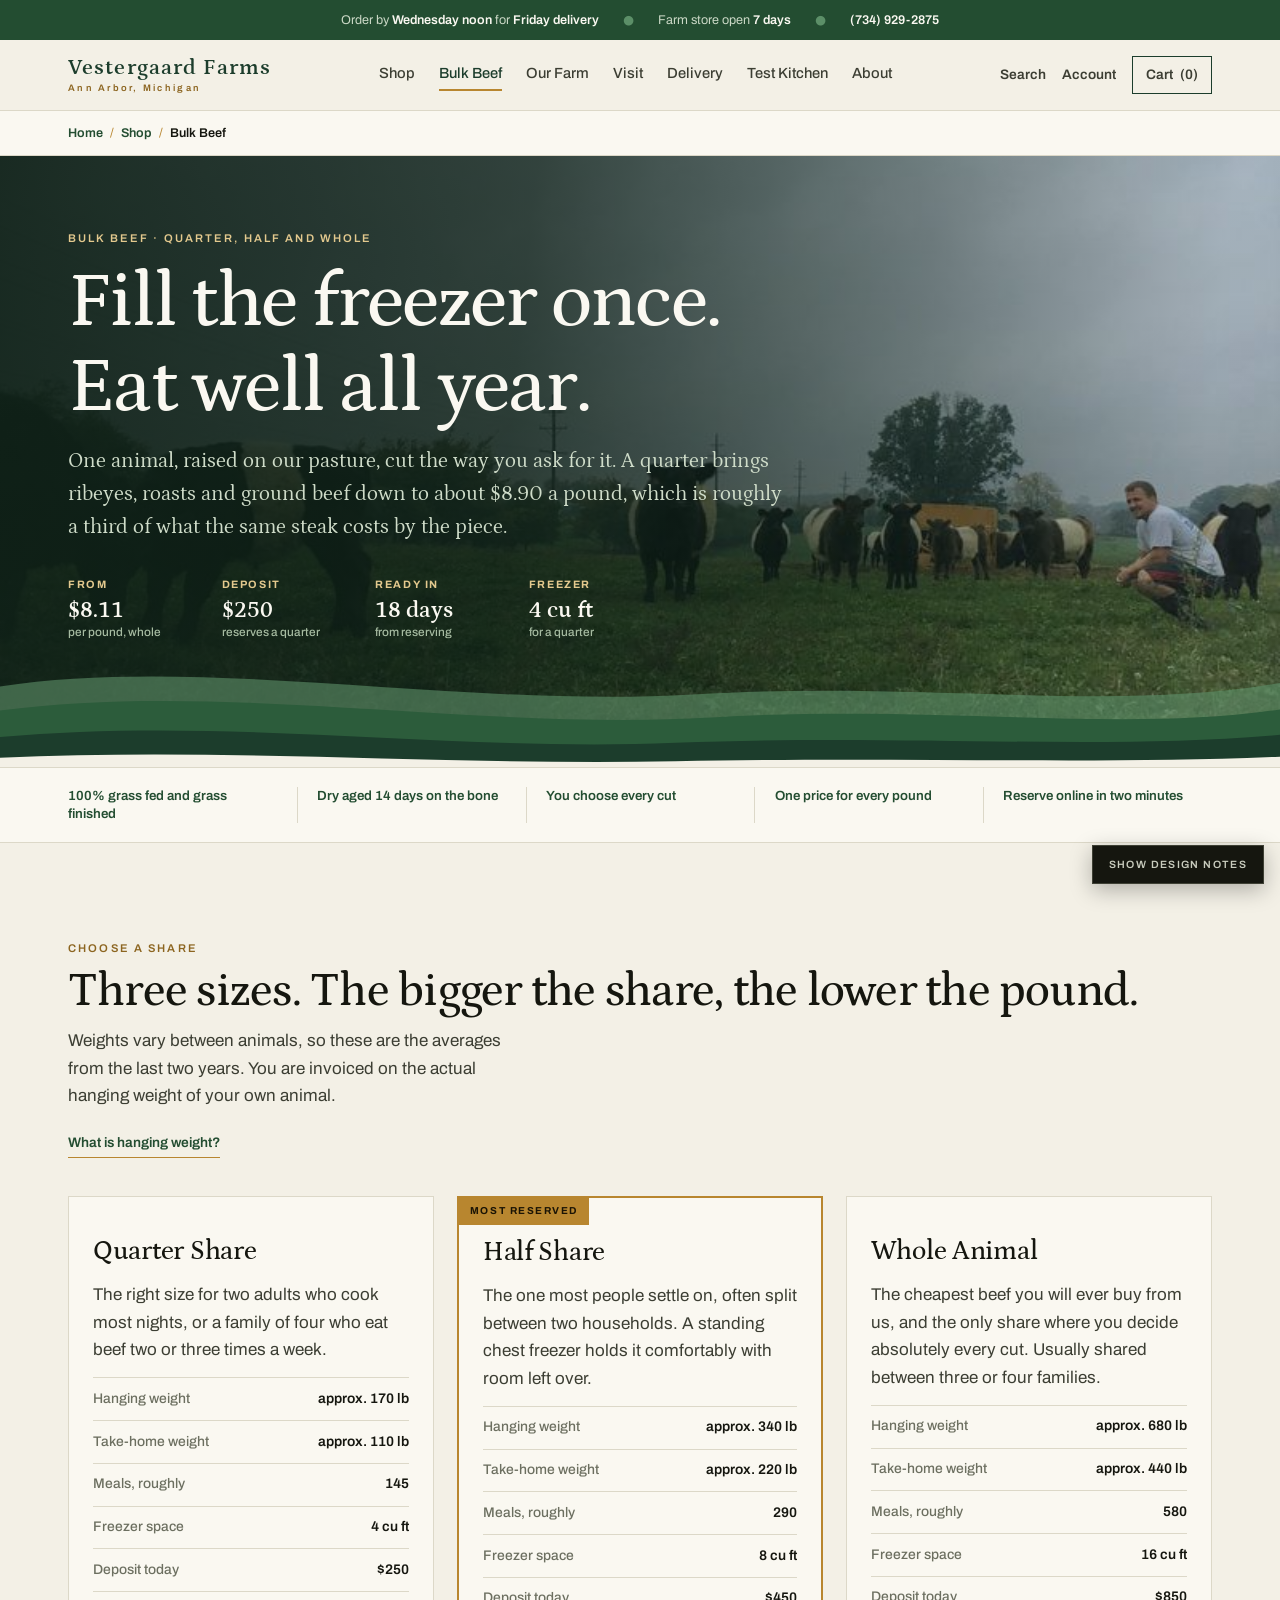
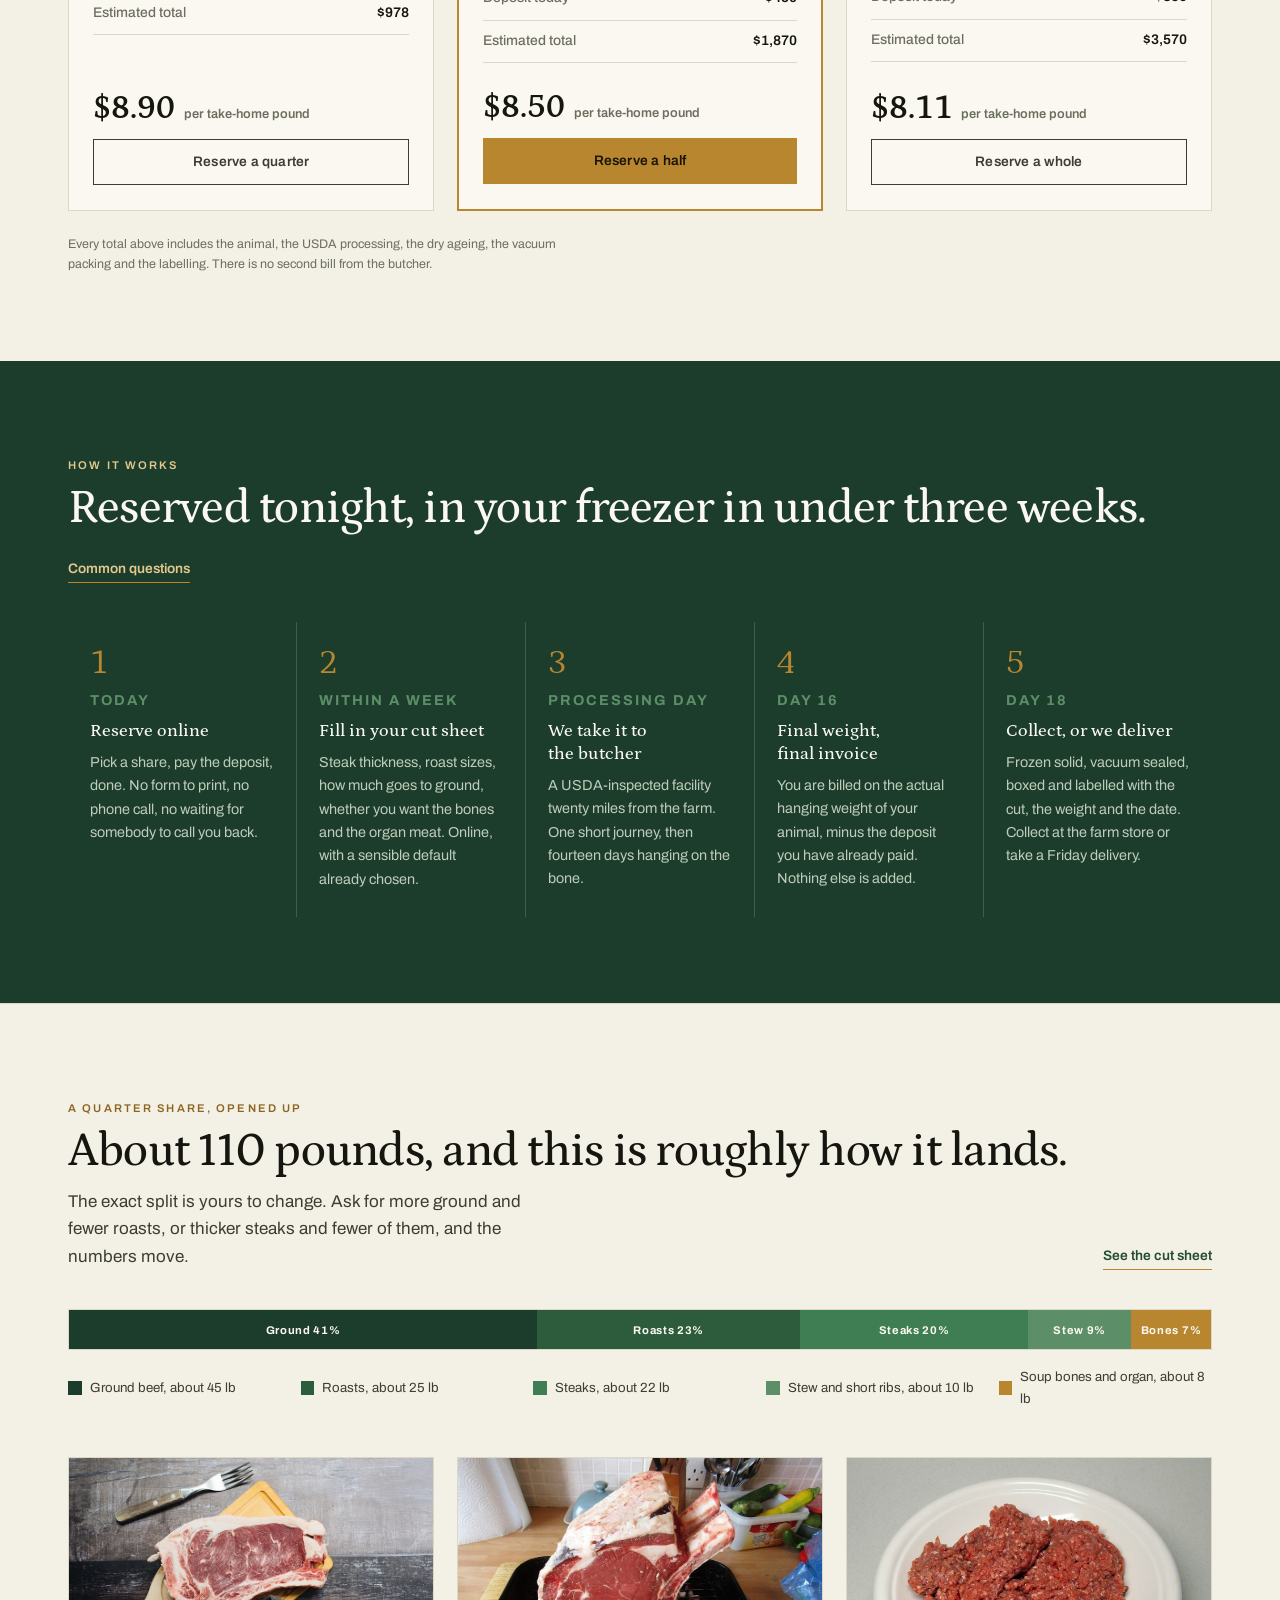
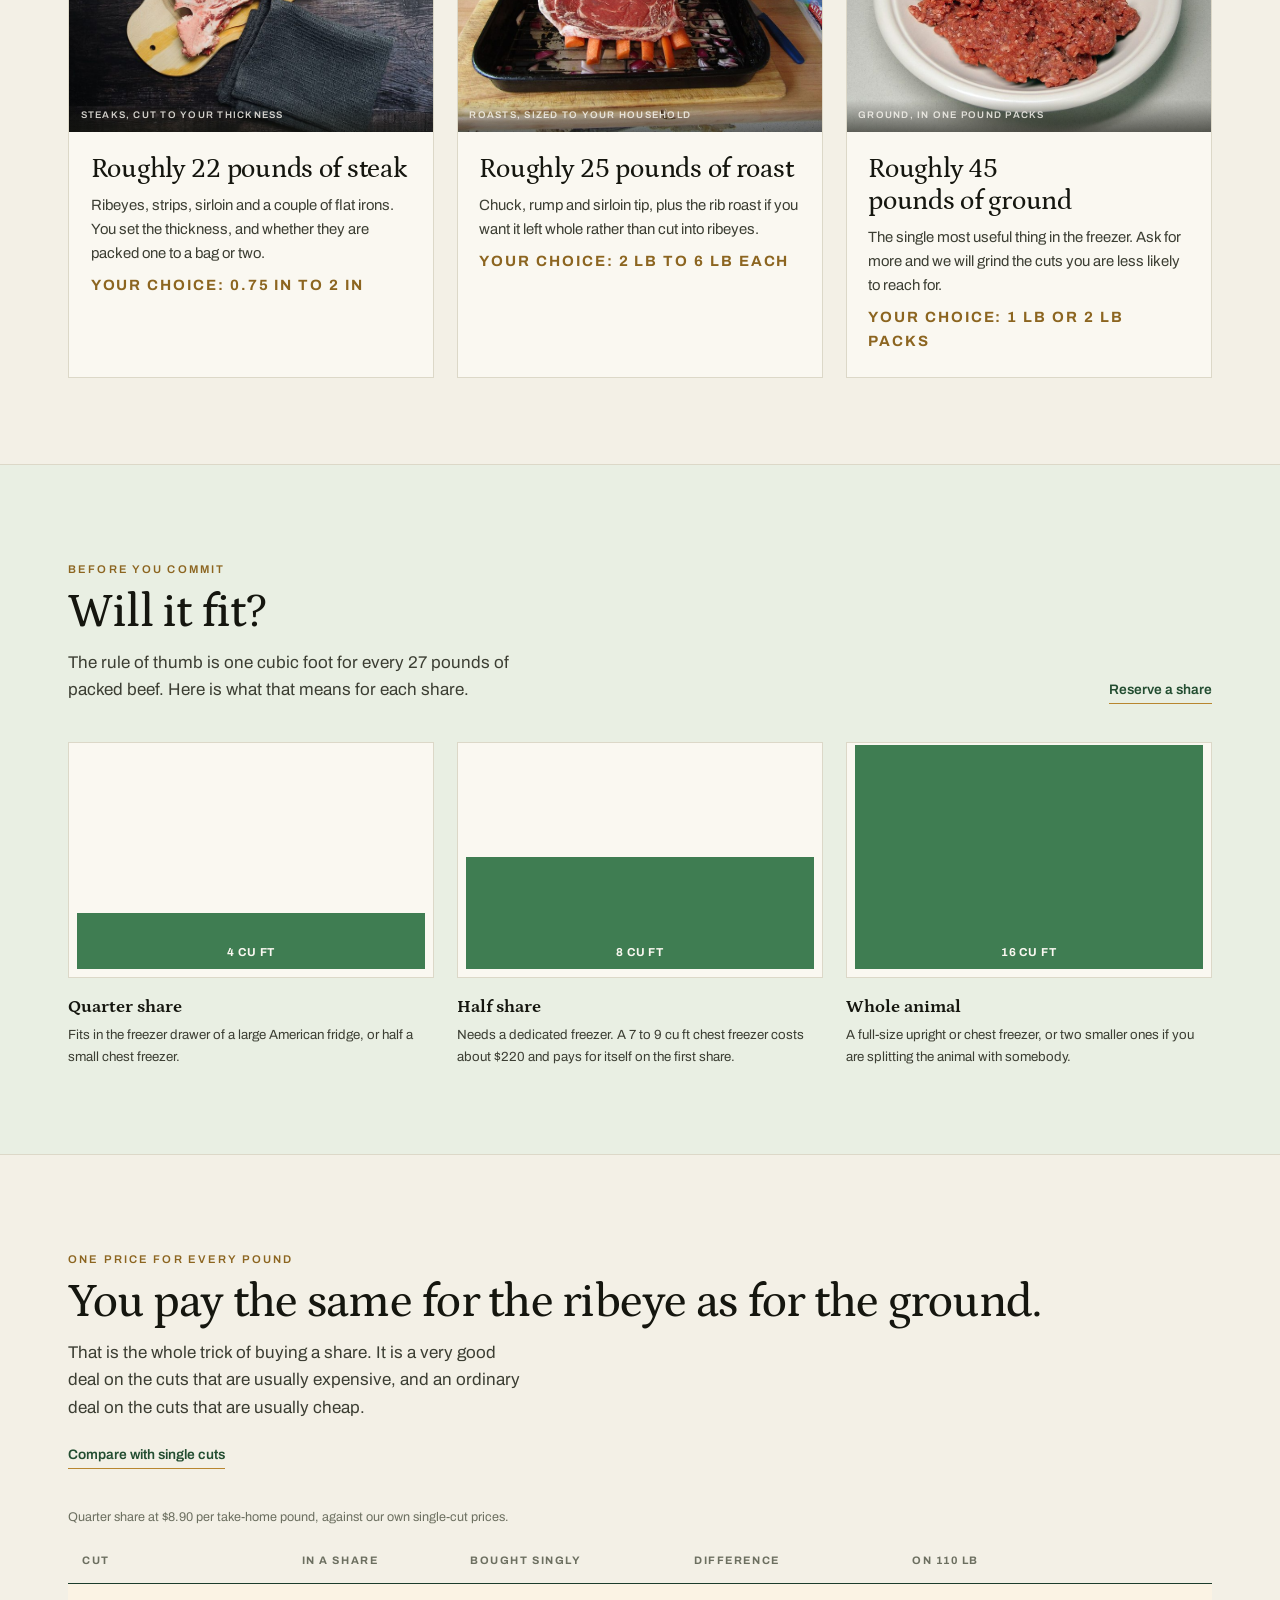
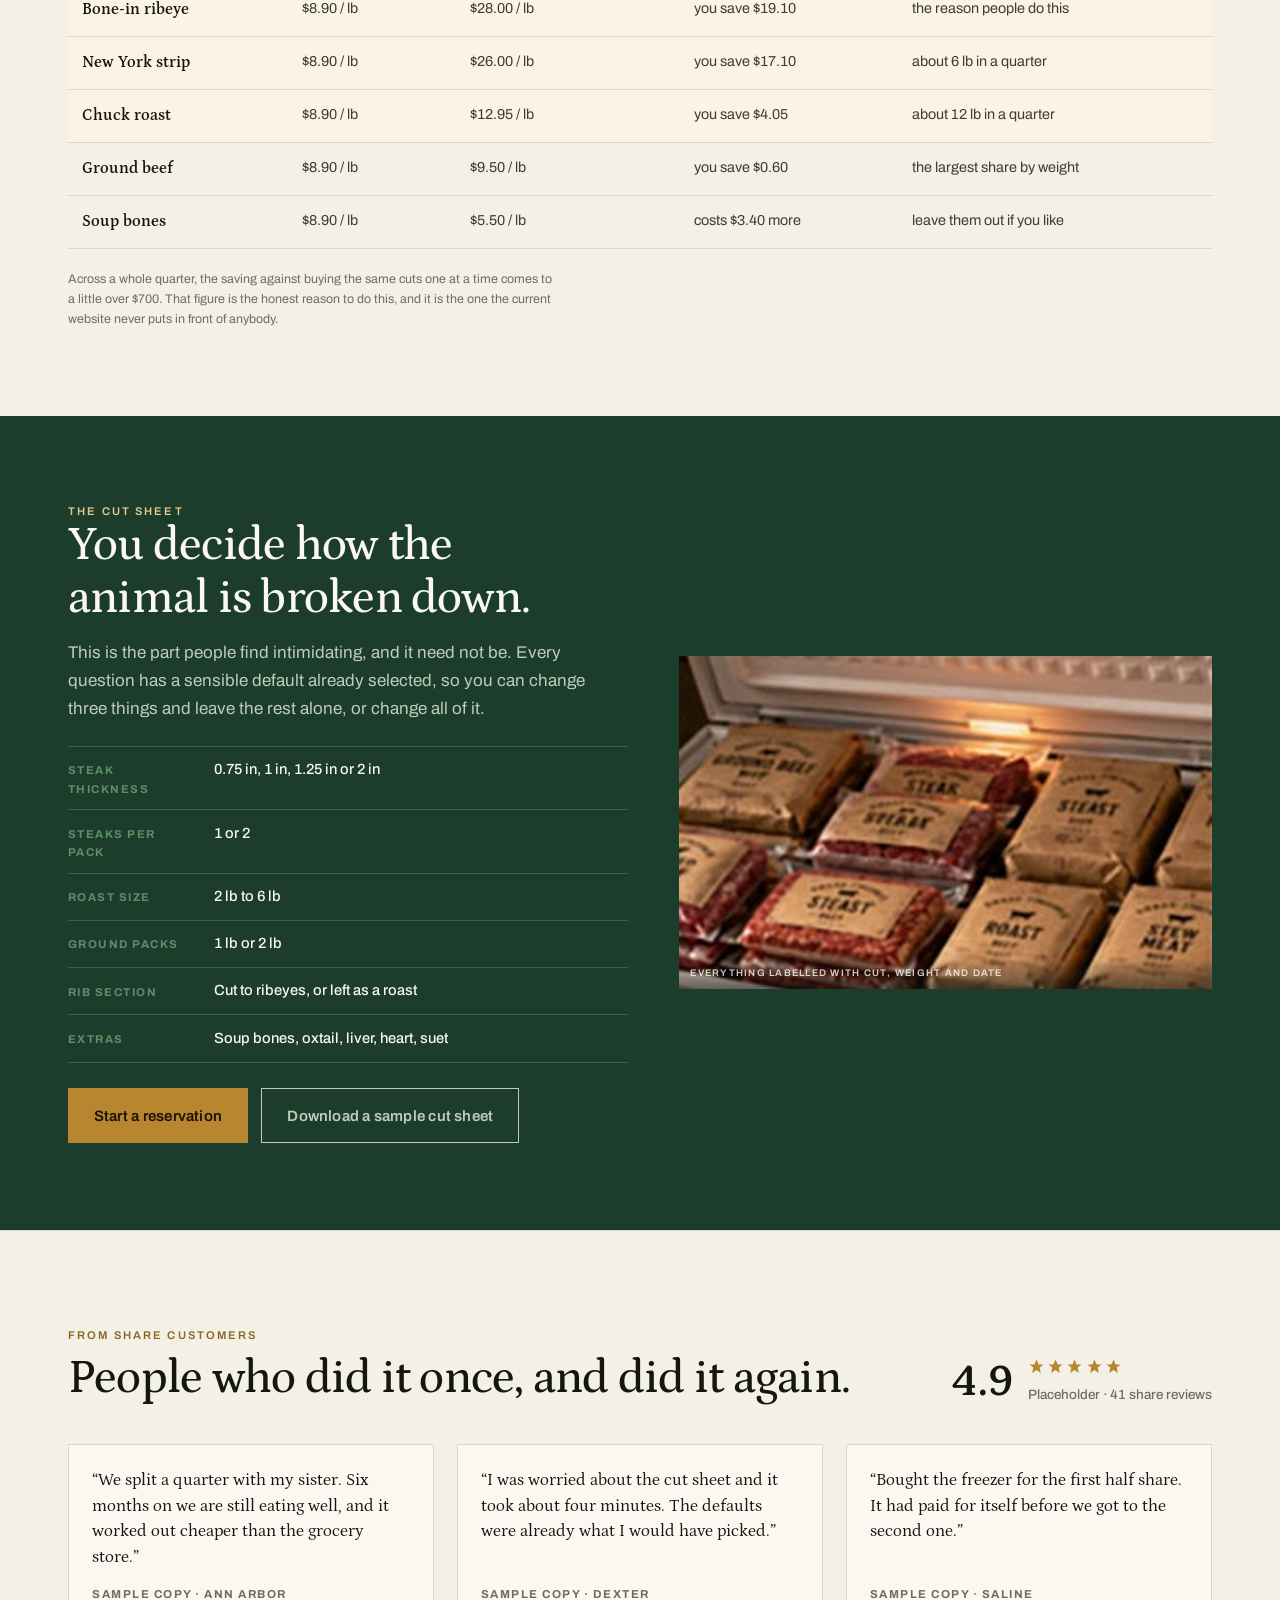
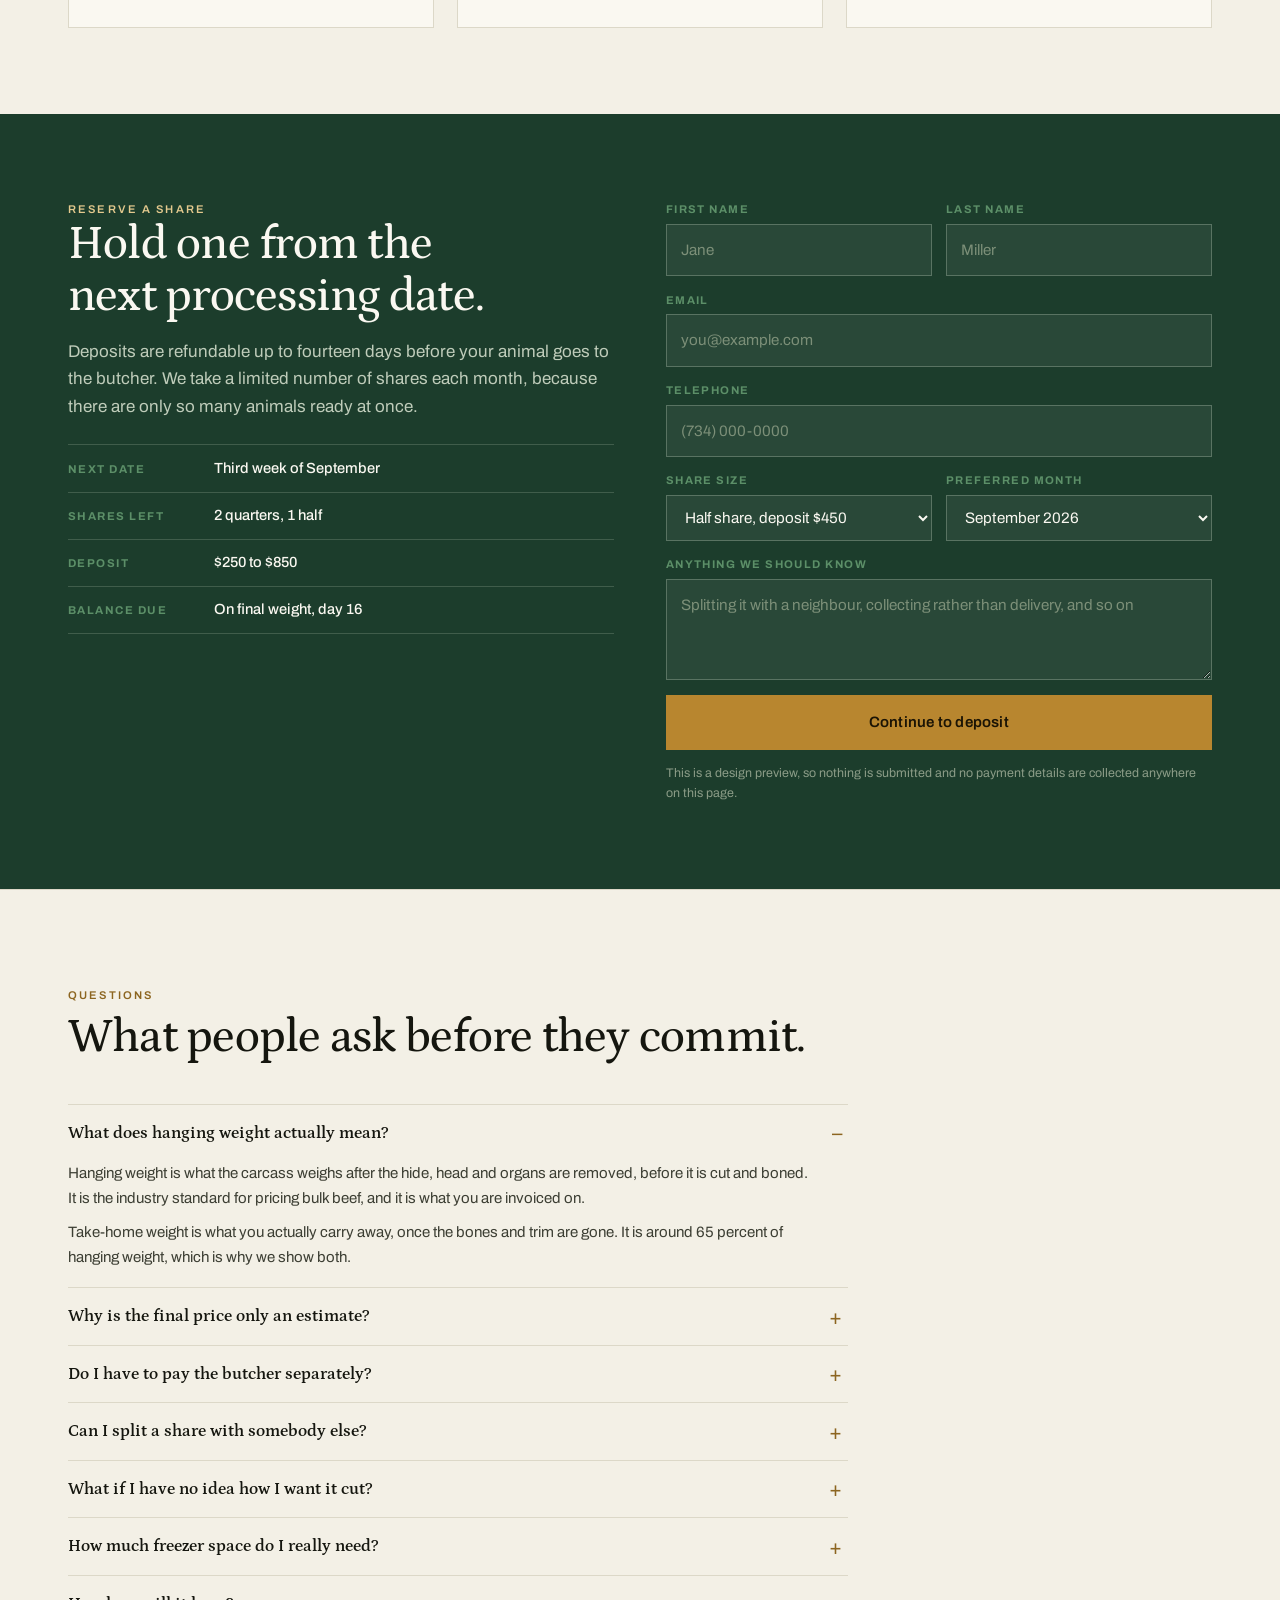
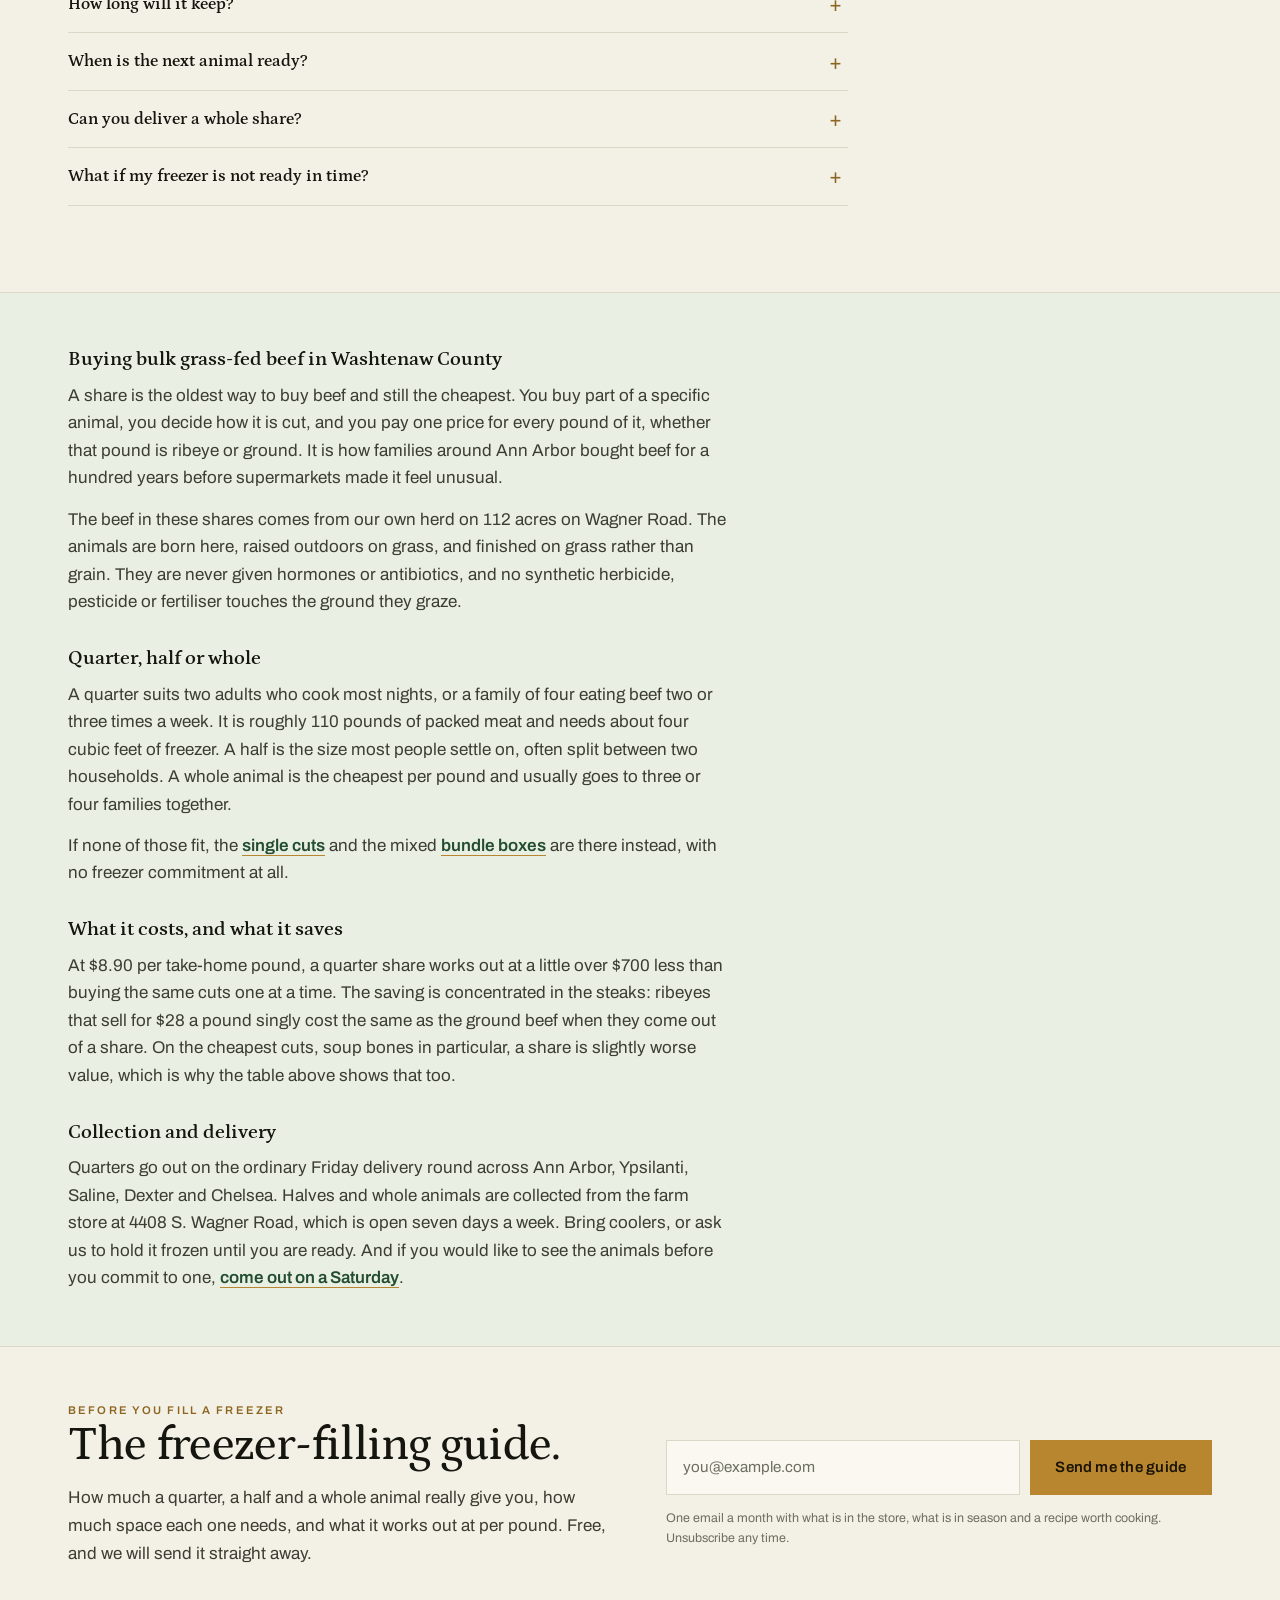
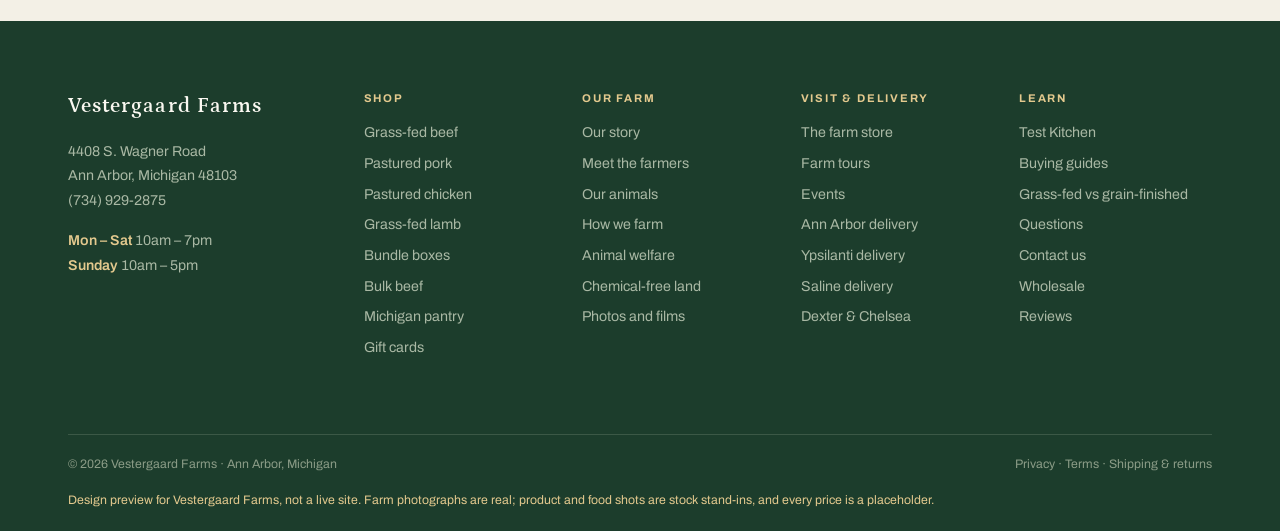
==== bulk-beef.html @ 57d33c5e "Add new page for Grass-Fed Beef shop with product listings and details" ====
<!DOCTYPE html>
<html lang="en">
<head>
<meta charset="utf-8">
<meta name="viewport" content="width=device-width, initial-scale=1">
<title>Bulk Beef: Quarter, Half &amp; Whole Cow | Vestergaard Farms, Ann Arbor</title>
<meta name="description" content="Buy a quarter, half or whole grass-fed cow from Vestergaard Farms in Ann Arbor, Michigan. See hanging weight, take-home weight, freezer space and price per pound, then reserve online in two minutes.">
<link rel="preconnect" href="https://fonts.googleapis.com">
<link rel="preconnect" href="https://fonts.gstatic.com" crossorigin>
<link href="https://fonts.googleapis.com/css2?family=Archivo:wght@400;500;600;700&family=Petrona:ital,wght@0,400;0,500;0,600;0,700;1,400&display=swap" rel="stylesheet">
<link rel="stylesheet" href="assets/site.css">
</head>

<body>

<button id="notesBtn" class="notes-toggle" aria-pressed="false">Show design notes</button>

<!-- ══════════════════════════════════════════ delivery notice -->
<div class="notice">
  <div class="wrap">
    <span>Order by <b>Wednesday noon</b> for <b>Friday delivery</b></span>
    <span class="dot" aria-hidden="true">&#9679;</span>
    <span>Farm store open <b>7 days</b></span>
    <span class="dot" aria-hidden="true">&#9679;</span>
    <span><b>(734) 929-2875</b></span>
  </div>
</div>

<!-- ══════════════════════════════════════════ masthead -->
<header class="masthead">
  <div class="wrap">
    <a class="mark" href="index.html">Vestergaard Farms<small>Ann Arbor, Michigan</small></a>
    <nav class="nav" aria-label="Primary">
      <a href="shop-grass-fed-beef.html">Shop</a><a href="bulk-beef.html" aria-current="page">Bulk Beef</a>
      <a href="index.html#farm">Our Farm</a><a href="index.html#visit">Visit</a>
      <a href="index.html#delivery">Delivery</a><a href="index.html#kitchen">Test Kitchen</a>
      <a href="index.html#about">About</a>
    </nav>
    <div class="tools">
      <a class="hide-xs" href="#">Search</a>
      <a class="hide-xs" href="#">Account</a>
      <a class="cart" href="#">Cart <span class="num">(0)</span></a>
    </div>
  </div>
</header>

<!-- ══════════════════════════════════════════ breadcrumb -->
<nav class="crumbs" aria-label="Breadcrumb">
  <div class="wrap">
    <ol>
      <li><a href="index.html">Home</a></li>
      <li class="sep" aria-hidden="true">/</li>
      <li><a href="shop-grass-fed-beef.html">Shop</a></li>
      <li class="sep" aria-hidden="true">/</li>
      <li aria-current="page">Bulk Beef</li>
    </ol>
  </div>
</nav>

<!-- ══════════════════════════════════════════ page head -->
<section class="pagehead">
  <img class="pagehead__img" src="images/farm-grazing.jpg" width="800" height="533"
       alt="The Vestergaard Farms herd grazing on open pasture">
  <div class="pagehead__scrim"></div>
  <svg class="pagehead__curve" viewBox="0 0 1440 200" preserveAspectRatio="none"
       aria-hidden="true" focusable="false">
    <path d="M0 58C230 4 520 96 780 72 1040 48 1250 104 1440 52V200H0Z"
          fill="#5C8F68" opacity=".62"/>
    <path d="M0 100C250 48 540 136 800 112 1060 88 1255 140 1440 98V200H0Z"
          fill="#2C5C3B"/>
    <path d="M0 146C260 110 500 172 760 156 1020 140 1235 170 1440 142V200H0Z"
          fill="#1C3D2C"/>
    <path d="M0 182C260 164 500 196 760 188 1020 180 1235 194 1440 180V200H0Z"
          fill="#F3F0E6"/>
  </svg>

  <div class="wrap pagehead__inner">
    <p class="eyebrow eyebrow--lt">Bulk beef &middot; Quarter, half and whole</p>
    <h1 class="h-xl">Fill the freezer once. Eat well all year.</h1>
    <p class="lede">One animal, raised on our pasture, cut the way you ask for it. A quarter
      brings ribeyes, roasts and ground beef down to about $8.90 a pound, which is roughly a
      third of what the same steak costs by the piece.</p>
    <dl class="keyfacts">
      <div><dt>From</dt><dd class="num">$8.11<small>per pound, whole</small></dd></div>
      <div><dt>Deposit</dt><dd class="num">$250<small>reserves a quarter</small></dd></div>
      <div><dt>Ready in</dt><dd class="num">18 days<small>from reserving</small></dd></div>
      <div><dt>Freezer</dt><dd class="num">4 cu ft<small>for a quarter</small></dd></div>
    </dl>
  </div>
</section>

<!-- ══════════════════════════════════════════ trust -->
<div class="trust">
  <div class="wrap">
    <ul>
      <li>100% grass fed and grass finished</li>
      <li>Dry aged 14 days on the bone</li>
      <li>You choose every cut</li>
      <li>One price for every pound</li>
      <li>Reserve online in two minutes</li>
    </ul>
  </div>
</div>

<!-- ══════════════════════════════════════════ the three shares -->
<section class="band" id="shares">
  <div class="wrap">
    <div class="note"><b>This page replaces the PDF</b>Today, buying in bulk means
      downloading a PDF, printing it, filling it in by hand and then working through a
      five-step process on the telephone. Everything on this page exists so that a person
      who has never called a farm can understand the offer, price it and reserve it at
      eleven o'clock at night without speaking to anybody.</div>

    <div class="note"><b>Placeholder prices</b>These are realistic figures for grass-fed
      bulk beef in southeast Michigan, but they are ours, not yours. Send us the current
      rate per hanging pound and the processing fee and we will put the real numbers in.</div>

    <div class="head">
      <div>
        <p class="eyebrow">Choose a share</p>
        <h2 class="h-lg">Three sizes. The bigger the share, the lower the pound.</h2>
        <p>Weights vary between animals, so these are the averages from the last two years.
          You are invoiced on the actual hanging weight of your own animal.</p>
      </div>
      <a class="link-more" href="#faq">What is hanging weight?</a>
    </div>

    <div class="compare">

      <article class="share">
        <div class="share__pad">
          <h3 class="h-md">Quarter Share</h3>
          <p>The right size for two adults who cook most nights, or a family of four who eat
            beef two or three times a week.</p>
          <dl class="share__rows">
            <div><dt>Hanging weight</dt><dd class="num">approx. 170 lb</dd></div>
            <div><dt>Take-home weight</dt><dd class="num">approx. 110 lb</dd></div>
            <div><dt>Meals, roughly</dt><dd class="num">145</dd></div>
            <div><dt>Freezer space</dt><dd class="num">4 cu ft</dd></div>
            <div><dt>Deposit today</dt><dd class="num">$250</dd></div>
            <div><dt>Estimated total</dt><dd class="num">$978</dd></div>
          </dl>
          <p class="share__price"><span class="share__amt num">$8.90</span>
            <span class="share__per num">per take-home pound</span></p>
          <a class="btn btn--ghost btn--sm btn--block" href="#reserve">Reserve a quarter</a>
        </div>
      </article>

      <article class="share share--feature">
        <p class="share__tag">Most reserved</p>
        <div class="share__pad">
          <h3 class="h-md">Half Share</h3>
          <p>The one most people settle on, often split between two households. A standing
            chest freezer holds it comfortably with room left over.</p>
          <dl class="share__rows">
            <div><dt>Hanging weight</dt><dd class="num">approx. 340 lb</dd></div>
            <div><dt>Take-home weight</dt><dd class="num">approx. 220 lb</dd></div>
            <div><dt>Meals, roughly</dt><dd class="num">290</dd></div>
            <div><dt>Freezer space</dt><dd class="num">8 cu ft</dd></div>
            <div><dt>Deposit today</dt><dd class="num">$450</dd></div>
            <div><dt>Estimated total</dt><dd class="num">$1,870</dd></div>
          </dl>
          <p class="share__price"><span class="share__amt num">$8.50</span>
            <span class="share__per num">per take-home pound</span></p>
          <a class="btn btn--gold btn--sm btn--block" href="#reserve">Reserve a half</a>
        </div>
      </article>

      <article class="share">
        <div class="share__pad">
          <h3 class="h-md">Whole Animal</h3>
          <p>The cheapest beef you will ever buy from us, and the only share where you decide
            absolutely every cut. Usually shared between three or four families.</p>
          <dl class="share__rows">
            <div><dt>Hanging weight</dt><dd class="num">approx. 680 lb</dd></div>
            <div><dt>Take-home weight</dt><dd class="num">approx. 440 lb</dd></div>
            <div><dt>Meals, roughly</dt><dd class="num">580</dd></div>
            <div><dt>Freezer space</dt><dd class="num">16 cu ft</dd></div>
            <div><dt>Deposit today</dt><dd class="num">$850</dd></div>
            <div><dt>Estimated total</dt><dd class="num">$3,570</dd></div>
          </dl>
          <p class="share__price"><span class="share__amt num">$8.11</span>
            <span class="share__per num">per take-home pound</span></p>
          <a class="btn btn--ghost btn--sm btn--block" href="#reserve">Reserve a whole</a>
        </div>
      </article>

    </div>

    <p class="fineprint" style="margin-top:1.4rem;max-width:70ch">Every total above includes
      the animal, the USDA processing, the dry ageing, the vacuum packing and the labelling.
      There is no second bill from the butcher.</p>
  </div>
</section>

<!-- ══════════════════════════════════════════ how it works -->
<section class="band band--dark" id="how">
  <div class="wrap">
    <div class="note"><b>Five steps, and only one of them is yours</b>The current process
      asks the customer to do five things. This one asks them to do two: choose a share, and
      fill in a cut sheet. Everything after that is the farm's job, and the page says so.</div>

    <div class="head">
      <div>
        <p class="eyebrow eyebrow--lt">How it works</p>
        <h2 class="h-lg">Reserved tonight, in your freezer in under three weeks.</h2>
      </div>
      <a class="link-more" href="#faq">Common questions</a>
    </div>

    <div class="tl">
      <div class="tl__step"><span class="tl__n num">1</span>
        <p class="tl__when">Today</p>
        <h3 class="h-sm">Reserve online</h3>
        <p>Pick a share, pay the deposit, done. No form to print, no phone call, no waiting
          for somebody to call you back.</p></div>
      <div class="tl__step"><span class="tl__n num">2</span>
        <p class="tl__when">Within a week</p>
        <h3 class="h-sm">Fill in your cut sheet</h3>
        <p>Steak thickness, roast sizes, how much goes to ground, whether you want the bones
          and the organ meat. Online, with a sensible default already chosen.</p></div>
      <div class="tl__step"><span class="tl__n num">3</span>
        <p class="tl__when">Processing day</p>
        <h3 class="h-sm">We take it to the butcher</h3>
        <p>A USDA-inspected facility twenty miles from the farm. One short journey, then
          fourteen days hanging on the bone.</p></div>
      <div class="tl__step"><span class="tl__n num">4</span>
        <p class="tl__when">Day 16</p>
        <h3 class="h-sm">Final weight, final invoice</h3>
        <p>You are billed on the actual hanging weight of your animal, minus the deposit you
          have already paid. Nothing else is added.</p></div>
      <div class="tl__step"><span class="tl__n num">5</span>
        <p class="tl__when">Day 18</p>
        <h3 class="h-sm">Collect, or we deliver</h3>
        <p>Frozen solid, vacuum sealed, boxed and labelled with the cut, the weight and the
          date. Collect at the farm store or take a Friday delivery.</p></div>
    </div>
  </div>
</section>

<!-- ══════════════════════════════════════════ what you get -->
<section class="band rule-top" id="whatyouget">
  <div class="wrap">
    <div class="note"><b>The question behind every enquiry</b>Nobody spends a thousand
      dollars on something they cannot picture. This section is the answer to "but what do I
      actually get", in weights, in proportions and in photographs.</div>

    <div class="head">
      <div>
        <p class="eyebrow">A quarter share, opened up</p>
        <h2 class="h-lg">About 110 pounds, and this is roughly how it lands.</h2>
        <p>The exact split is yours to change. Ask for more ground and fewer roasts, or thicker
          steaks and fewer of them, and the numbers move.</p>
      </div>
      <a class="link-more" href="#cutsheet">See the cut sheet</a>
    </div>

    <div class="bd" role="img"
         aria-label="A quarter share is roughly 41 percent ground beef, 23 percent roasts, 20 percent steaks, 9 percent stew and ribs, and 7 percent bones and organ meat">
      <span style="width:41%;background:#1C3D2C">Ground 41%</span>
      <span style="width:23%;background:#2C5C3B">Roasts 23%</span>
      <span style="width:20%;background:#3F7D52">Steaks 20%</span>
      <span style="width:9%;background:#5C8F68">Stew 9%</span>
      <span style="width:7%;background:#B8862F">Bones 7%</span>
    </div>
    <div class="bd__key">
      <div><span class="bd__sw" style="background:#1C3D2C"></span> Ground beef, about 45 lb</div>
      <div><span class="bd__sw" style="background:#2C5C3B"></span> Roasts, about 25 lb</div>
      <div><span class="bd__sw" style="background:#3F7D52"></span> Steaks, about 22 lb</div>
      <div><span class="bd__sw" style="background:#5C8F68"></span> Stew and short ribs, about 10 lb</div>
      <div><span class="bd__sw" style="background:#B8862F"></span> Soup bones and organ, about 8 lb</div>
    </div>

    <div class="trio" style="margin-top:clamp(2rem,4vw,3rem)">
      <article class="card">
        <div class="shot"><img src="images/cut-ribeye.jpg" width="900" height="600"
             loading="lazy" alt="A thick bone-in ribeye steak on a wooden board">
          <span class="plate__cap">Steaks, cut to your thickness</span></div>
        <div class="card__pad">
          <h3 class="h-md">Roughly 22 pounds of steak</h3>
          <p>Ribeyes, strips, sirloin and a couple of flat irons. You set the thickness, and
            whether they are packed one to a bag or two.</p>
          <p class="card__meta">Your choice: 0.75 in to 2 in</p>
        </div>
      </article>
      <article class="card">
        <div class="shot"><img src="images/cut-rib-roast.jpg" width="900" height="675"
             loading="lazy" alt="A bone-in standing rib roast ready for the oven">
          <span class="plate__cap">Roasts, sized to your household</span></div>
        <div class="card__pad">
          <h3 class="h-md">Roughly 25 pounds of roast</h3>
          <p>Chuck, rump and sirloin tip, plus the rib roast if you want it left whole rather
            than cut into ribeyes.</p>
          <p class="card__meta">Your choice: 2 lb to 6 lb each</p>
        </div>
      </article>
      <article class="card">
        <div class="shot"><img src="images/cut-ground.jpg" width="900" height="685"
             loading="lazy" alt="Fresh ground beef on a plate">
          <span class="plate__cap">Ground, in one pound packs</span></div>
        <div class="card__pad">
          <h3 class="h-md">Roughly 45 pounds of ground</h3>
          <p>The single most useful thing in the freezer. Ask for more and we will grind the
            cuts you are less likely to reach for.</p>
          <p class="card__meta">Your choice: 1 lb or 2 lb packs</p>
        </div>
      </article>
    </div>
  </div>
</section>

<!-- ══════════════════════════════════════════ freezer space -->
<section class="band band--pale rule-top" id="freezer">
  <div class="wrap">
    <div class="note"><b>The objection nobody voices</b>Freezer space is the reason most
      people who want a share never buy one. Answering it in cubic feet, in plain language
      and before they have to ask removes the last obstacle in the way.</div>

    <div class="head">
      <div>
        <p class="eyebrow">Before you commit</p>
        <h2 class="h-lg">Will it fit?</h2>
        <p>The rule of thumb is one cubic foot for every 27 pounds of packed beef. Here is
          what that means for each share.</p>
      </div>
      <a class="link-more" href="#reserve">Reserve a share</a>
    </div>

    <div class="frz">
      <div class="frz__col">
        <div class="frz__box"><div class="frz__fill" style="height:56px"><span>4 CU FT</span></div></div>
        <p class="frz__cap"><b>Quarter share</b>Fits in the freezer drawer of a large
          American fridge, or half a small chest freezer.</p>
      </div>
      <div class="frz__col">
        <div class="frz__box"><div class="frz__fill" style="height:112px"><span>8 CU FT</span></div></div>
        <p class="frz__cap"><b>Half share</b>Needs a dedicated freezer. A 7 to 9 cu ft chest
          freezer costs about $220 and pays for itself on the first share.</p>
      </div>
      <div class="frz__col">
        <div class="frz__box"><div class="frz__fill" style="height:224px"><span>16 CU FT</span></div></div>
        <p class="frz__cap"><b>Whole animal</b>A full-size upright or chest freezer, or two
          smaller ones if you are splitting the animal with somebody.</p>
      </div>
    </div>
  </div>
</section>

<!-- ══════════════════════════════════════════ the price argument -->
<section class="band rule-top" id="value">
  <div class="wrap">
    <div class="note"><b>Honest maths beats a sales pitch</b>The last row of this table shows
      a cut where a share costs more than the shop. Leaving it in is what makes the other
      four rows believable, and it is the kind of candour that gets a page shared.</div>

    <div class="head">
      <div>
        <p class="eyebrow">One price for every pound</p>
        <h2 class="h-lg">You pay the same for the ribeye as for the ground.</h2>
        <p>That is the whole trick of buying a share. It is a very good deal on the cuts
          that are usually expensive, and an ordinary deal on the cuts that are usually
          cheap.</p>
      </div>
      <a class="link-more" href="shop-grass-fed-beef.html">Compare with single cuts</a>
    </div>

    <div class="tbl-scroll">
      <table class="tbl">
        <caption>Quarter share at $8.90 per take-home pound, against our own single-cut prices.</caption>
        <thead>
          <tr><th scope="col">Cut</th><th scope="col">In a share</th>
            <th scope="col">Bought singly</th><th scope="col">Difference</th>
            <th scope="col">On 110 lb</th></tr>
        </thead>
        <tbody>
          <tr class="is-best"><th scope="row">Bone-in ribeye</th><td class="num">$8.90 / lb</td>
            <td class="num">$28.00 / lb</td><td class="num">you save $19.10</td>
            <td>the reason people do this</td></tr>
          <tr class="is-best"><th scope="row">New York strip</th><td class="num">$8.90 / lb</td>
            <td class="num">$26.00 / lb</td><td class="num">you save $17.10</td>
            <td>about 6 lb in a quarter</td></tr>
          <tr class="is-best"><th scope="row">Chuck roast</th><td class="num">$8.90 / lb</td>
            <td class="num">$12.95 / lb</td><td class="num">you save $4.05</td>
            <td>about 12 lb in a quarter</td></tr>
          <tr><th scope="row">Ground beef</th><td class="num">$8.90 / lb</td>
            <td class="num">$9.50 / lb</td><td class="num">you save $0.60</td>
            <td>the largest share by weight</td></tr>
          <tr><th scope="row">Soup bones</th><td class="num">$8.90 / lb</td>
            <td class="num">$5.50 / lb</td><td class="num">costs $3.40 more</td>
            <td>leave them out if you like</td></tr>
        </tbody>
      </table>
    </div>

    <p class="fineprint" style="margin-top:1.2rem;max-width:70ch">Across a whole quarter, the
      saving against buying the same cuts one at a time comes to a little over $700. That
      figure is the honest reason to do this, and it is the one the current website never
      puts in front of anybody.</p>
  </div>
</section>

<!-- ══════════════════════════════════════════ cut sheet -->
<section class="band band--dark" id="cutsheet">
  <div class="wrap">
    <div class="split split--flip">
      <div class="split__media">
        <div class="shot shot--wide"><img src="images/cat-bulk.jpg" width="516" height="852"
             loading="lazy" alt="A chest freezer filled with wrapped cuts of beef">
          <span class="plate__cap">Everything labelled with cut, weight and date</span></div>
      </div>
      <div>
        <p class="eyebrow eyebrow--lt">The cut sheet</p>
        <h2 class="h-lg">You decide how the animal is broken down.</h2>
        <p class="prose" style="margin-top:.85rem">This is the part people find intimidating,
          and it need not be. Every question has a sensible default already selected, so you
          can change three things and leave the rest alone, or change all of it.</p>
        <dl class="facts">
          <div><dt>Steak thickness</dt><dd class="num">0.75 in, 1 in, 1.25 in or 2 in</dd></div>
          <div><dt>Steaks per pack</dt><dd class="num">1 or 2</dd></div>
          <div><dt>Roast size</dt><dd class="num">2 lb to 6 lb</dd></div>
          <div><dt>Ground packs</dt><dd class="num">1 lb or 2 lb</dd></div>
          <div><dt>Rib section</dt><dd>Cut to ribeyes, or left as a roast</dd></div>
          <div><dt>Extras</dt><dd>Soup bones, oxtail, liver, heart, suet</dd></div>
        </dl>
        <div class="cta-row" style="margin-top:1.6rem">
          <a class="btn btn--gold" href="#reserve">Start a reservation</a>
          <a class="btn btn--ghost" href="#">Download a sample cut sheet</a>
        </div>
      </div>
    </div>
  </div>
</section>

<!-- ══════════════════════════════════════════ reviews -->
<section class="band rule-top">
  <div class="wrap">
    <div class="note"><b>Sample copy &middot; real reviews to be collected</b>Bulk buying is a
      high-consideration purchase, so this is the page where testimonials matter most. We
      would start collecting them from this year's share customers immediately.</div>

    <div class="head">
      <div>
        <p class="eyebrow">From share customers</p>
        <h2 class="h-lg">People who did it once, and did it again.</h2>
      </div>
      <div class="rating">
        <span class="rating__score num">4.9</span>
        <div>
          <div class="stars" aria-hidden="true">
            <svg viewBox="0 0 24 24" fill="currentColor"><path d="M12 2l3 7h7l-5.5 4.5L18 21l-6-4-6 4 1.5-7.5L2 9h7z"/></svg>
            <svg viewBox="0 0 24 24" fill="currentColor"><path d="M12 2l3 7h7l-5.5 4.5L18 21l-6-4-6 4 1.5-7.5L2 9h7z"/></svg>
            <svg viewBox="0 0 24 24" fill="currentColor"><path d="M12 2l3 7h7l-5.5 4.5L18 21l-6-4-6 4 1.5-7.5L2 9h7z"/></svg>
            <svg viewBox="0 0 24 24" fill="currentColor"><path d="M12 2l3 7h7l-5.5 4.5L18 21l-6-4-6 4 1.5-7.5L2 9h7z"/></svg>
            <svg viewBox="0 0 24 24" fill="currentColor"><path d="M12 2l3 7h7l-5.5 4.5L18 21l-6-4-6 4 1.5-7.5L2 9h7z"/></svg>
          </div>
          <p class="rating__count num">Placeholder &middot; 41 share reviews</p>
        </div>
      </div>
    </div>

    <div class="quotes">
      <figure class="quote">
        <blockquote>&ldquo;We split a quarter with my sister. Six months on we are still
          eating well, and it worked out cheaper than the grocery store.&rdquo;</blockquote>
        <figcaption>Sample copy &middot; Ann Arbor</figcaption>
      </figure>
      <figure class="quote">
        <blockquote>&ldquo;I was worried about the cut sheet and it took about four minutes.
          The defaults were already what I would have picked.&rdquo;</blockquote>
        <figcaption>Sample copy &middot; Dexter</figcaption>
      </figure>
      <figure class="quote">
        <blockquote>&ldquo;Bought the freezer for the first half share. It had paid for
          itself before we got to the second one.&rdquo;</blockquote>
        <figcaption>Sample copy &middot; Saline</figcaption>
      </figure>
    </div>
  </div>
</section>

<!-- ══════════════════════════════════════════ reserve -->
<section class="band band--dark" id="reserve">
  <div class="wrap">
    <div class="note"><b>Two minutes, and no telephone</b>The deposit is the only payment
      taken here. The balance is invoiced once the animal has hung and the real weight is
      known, which is the only honest way to do it.</div>

    <div class="reserve">
      <div>
        <p class="eyebrow eyebrow--lt">Reserve a share</p>
        <h2 class="h-lg">Hold one from the next processing date.</h2>
        <p class="prose" style="margin-top:.85rem">Deposits are refundable up to fourteen days
          before your animal goes to the butcher. We take a limited number of shares each
          month, because there are only so many animals ready at once.</p>
        <dl class="facts">
          <div><dt>Next date</dt><dd class="num">Third week of September</dd></div>
          <div><dt>Shares left</dt><dd class="num">2 quarters, 1 half</dd></div>
          <div><dt>Deposit</dt><dd class="num">$250 to $850</dd></div>
          <div><dt>Balance due</dt><dd>On final weight, day 16</dd></div>
        </dl>
      </div>

      <div>
        <form onsubmit="return false">
          <div class="field-row">
            <div class="field"><label for="fn">First name</label>
              <input id="fn" type="text" autocomplete="given-name" placeholder="Jane"></div>
            <div class="field"><label for="ln">Last name</label>
              <input id="ln" type="text" autocomplete="family-name" placeholder="Miller"></div>
          </div>
          <div class="field"><label for="em">Email</label>
            <input id="em" type="email" autocomplete="email" placeholder="you@example.com"></div>
          <div class="field"><label for="ph">Telephone</label>
            <input id="ph" type="tel" autocomplete="tel" placeholder="(734) 000-0000"></div>
          <div class="field-row">
            <div class="field"><label for="sz">Share size</label>
              <select id="sz">
                <option>Quarter share, deposit $250</option>
                <option selected>Half share, deposit $450</option>
                <option>Whole animal, deposit $850</option>
              </select></div>
            <div class="field"><label for="mo">Preferred month</label>
              <select id="mo">
                <option selected>September 2026</option>
                <option>October 2026</option>
                <option>November 2026</option>
                <option>Whenever one is ready</option>
              </select></div>
          </div>
          <div class="field"><label for="nt">Anything we should know</label>
            <textarea id="nt" rows="3" placeholder="Splitting it with a neighbour, collecting rather than delivery, and so on"></textarea></div>
          <button class="btn btn--gold btn--block" type="submit">Continue to deposit</button>
          <p class="fineprint" style="color:#8B9C87">This is a design preview, so nothing is
            submitted and no payment details are collected anywhere on this page.</p>
        </form>
      </div>
    </div>
  </div>
</section>

<!-- ══════════════════════════════════════════ faq -->
<section class="band rule-top" id="faq">
  <div class="wrap">
    <div class="note"><b>Every one of these is a phone call you stop taking</b>These are the
      questions the farm store answers by telephone week after week. Written down once, marked
      up with FAQ schema, they also give you a chance of appearing in search results for the
      exact wording people use.</div>

    <div class="head">
      <div>
        <p class="eyebrow">Questions</p>
        <h2 class="h-lg">What people ask before they commit.</h2>
      </div>
    </div>

    <div class="faq">
      <details open>
        <summary>What does hanging weight actually mean?</summary>
        <div class="faq__a"><p>Hanging weight is what the carcass weighs after the hide, head
          and organs are removed, before it is cut and boned. It is the industry standard for
          pricing bulk beef, and it is what you are invoiced on.</p>
          <p>Take-home weight is what you actually carry away, once the bones and trim are
            gone. It is around 65 percent of hanging weight, which is why we show both.</p></div>
      </details>
      <details>
        <summary>Why is the final price only an estimate?</summary>
        <div class="faq__a"><p>Because no two animals weigh the same. We know the price per
          hanging pound exactly, but we do not know your animal's hanging weight until it has
          hung. The estimates on this page come from the average of the last two years, and in
          practice the final figure lands within about eight percent.</p></div>
      </details>
      <details>
        <summary>Do I have to pay the butcher separately?</summary>
        <div class="faq__a"><p>No. A lot of farms quote a low price per pound and then leave
          you to settle a second bill at the processor. Our totals include the processing, the
          fourteen days of dry ageing, the vacuum packing and the labelling. One invoice, from
          us.</p></div>
      </details>
      <details>
        <summary>Can I split a share with somebody else?</summary>
        <div class="faq__a"><p>Yes, and most people do. Tell us in the notes when you reserve
          and we will pack it as two matching sets so there is nothing to divide up on the
          driveway. Whoever reserves it pays, and settles up privately afterwards.</p></div>
      </details>
      <details>
        <summary>What if I have no idea how I want it cut?</summary>
        <div class="faq__a"><p>Leave the cut sheet exactly as it comes. Every option has a
          default already chosen, and the defaults are what most households ask for. If you
          would rather talk it through, ring the farm store and we will fill it in with you.</p></div>
      </details>
      <details>
        <summary>How much freezer space do I really need?</summary>
        <div class="faq__a"><p>About one cubic foot for every 27 pounds of packed beef. A
          quarter needs roughly 4 cubic feet, a half about 8, a whole animal about 16. There is
          a fuller breakdown <a href="#freezer">further up this page</a>.</p></div>
      </details>
      <details>
        <summary>How long will it keep?</summary>
        <div class="faq__a"><p>Vacuum-sealed steaks and roasts hold their quality for about a
          year in a freezer that stays at 0&deg;F. Ground beef is best inside six months. Nothing
          becomes unsafe after that, but the texture begins to suffer.</p></div>
      </details>
      <details>
        <summary>When is the next animal ready?</summary>
        <div class="faq__a"><p>We take shares from a small number of animals each month rather
          than all at once, so there is usually something within four to six weeks. The next
          date and the number of shares left are shown in the <a href="#reserve">reservation
          panel</a>.</p></div>
      </details>
      <details>
        <summary>Can you deliver a whole share?</summary>
        <div class="faq__a"><p>A quarter goes out on the normal Friday round across Ann Arbor,
          Ypsilanti, Saline, Dexter and Chelsea. Halves and whole animals are collection only,
          simply because of the volume. Bring a cooler or two.</p></div>
      </details>
      <details>
        <summary>What if my freezer is not ready in time?</summary>
        <div class="faq__a"><p>We can hold a share frozen at the farm for up to three weeks
          after processing at no charge. Tell us when you reserve, or ring the store once you
          know.</p></div>
      </details>
    </div>
  </div>
</section>

<!-- ══════════════════════════════════════════ long copy -->
<section class="band band--tight band--pale rule-top">
  <div class="wrap">
    <div class="longread">
      <h3>Buying bulk grass-fed beef in Washtenaw County</h3>
      <p>A share is the oldest way to buy beef and still the cheapest. You buy part of a
        specific animal, you decide how it is cut, and you pay one price for every pound of
        it, whether that pound is ribeye or ground. It is how families around Ann Arbor bought
        beef for a hundred years before supermarkets made it feel unusual.</p>
      <p>The beef in these shares comes from our own herd on 112 acres on Wagner Road. The
        animals are born here, raised outdoors on grass, and finished on grass rather than
        grain. They are never given hormones or antibiotics, and no synthetic herbicide,
        pesticide or fertiliser touches the ground they graze.</p>

      <h3>Quarter, half or whole</h3>
      <p>A quarter suits two adults who cook most nights, or a family of four eating beef two
        or three times a week. It is roughly 110 pounds of packed meat and needs about four
        cubic feet of freezer. A half is the size most people settle on, often split between
        two households. A whole animal is the cheapest per pound and usually goes to three or
        four families together.</p>
      <p>If none of those fit, the <a href="shop-grass-fed-beef.html">single cuts</a> and the
        mixed <a href="index.html#shop">bundle boxes</a> are there instead, with no freezer
        commitment at all.</p>

      <h3>What it costs, and what it saves</h3>
      <p>At $8.90 per take-home pound, a quarter share works out at a little over $700 less
        than buying the same cuts one at a time. The saving is concentrated in the steaks:
        ribeyes that sell for $28 a pound singly cost the same as the ground beef when they
        come out of a share. On the cheapest cuts, soup bones in particular, a share is
        slightly worse value, which is why the table above shows that too.</p>

      <h3>Collection and delivery</h3>
      <p>Quarters go out on the ordinary Friday delivery round across Ann Arbor, Ypsilanti,
        Saline, Dexter and Chelsea. Halves and whole animals are collected from the farm store
        at 4408 S. Wagner Road, which is open seven days a week. Bring coolers, or ask us to
        hold it frozen until you are ready. And if you would like to see the animals before you
        commit to one, <a href="index.html#visit">come out on a Saturday</a>.</p>
    </div>
  </div>
</section>

<!-- ══════════════════════════════════════════ signup -->
<section class="band band--tight rule-top">
  <div class="wrap">
    <div class="signup">
      <div>
        <p class="eyebrow">Before you fill a freezer</p>
        <h2 class="h-lg">The freezer-filling guide.</h2>
        <p class="prose" style="margin-top:.75rem">How much a quarter, a half and a whole
          animal really give you, how much space each one needs, and what it works out at
          per pound. Free, and we will send it straight away.</p>
      </div>
      <div>
        <form class="form" onsubmit="return false">
          <input id="em2" type="email" placeholder="you@example.com" autocomplete="email"
                 aria-label="Email address">
          <button class="btn btn--gold" type="submit">Send me the guide</button>
        </form>
        <p class="fineprint">One email a month with what is in the store, what is in season
          and a recipe worth cooking. Unsubscribe any time.</p>
      </div>
    </div>
  </div>
</section>

<!-- ══════════════════════════════════════════ footer -->
<footer class="foot">
  <div class="wrap">
    <div class="foot__grid">
      <div>
        <p class="foot__mark">Vestergaard Farms</p>
        <p class="foot__addr">4408 S. Wagner Road<br>Ann Arbor, Michigan 48103<br>
          <span class="num">(734) 929-2875</span></p>
        <p class="foot__addr"><b>Mon &ndash; Sat</b> <span class="num">10am &ndash; 7pm</span><br>
          <b>Sunday</b> <span class="num">10am &ndash; 5pm</span></p>
      </div>
      <div><h4>Shop</h4><ul>
        <li><a href="shop-grass-fed-beef.html">Grass-fed beef</a></li><li><a href="#">Pastured pork</a></li>
        <li><a href="#">Pastured chicken</a></li><li><a href="#">Grass-fed lamb</a></li>
        <li><a href="#">Bundle boxes</a></li><li><a href="bulk-beef.html">Bulk beef</a></li>
        <li><a href="#">Michigan pantry</a></li><li><a href="#">Gift cards</a></li></ul></div>
      <div><h4>Our farm</h4><ul>
        <li><a href="#">Our story</a></li><li><a href="#">Meet the farmers</a></li>
        <li><a href="#">Our animals</a></li><li><a href="#">How we farm</a></li>
        <li><a href="#">Animal welfare</a></li><li><a href="#">Chemical-free land</a></li>
        <li><a href="#">Photos and films</a></li></ul></div>
      <div><h4>Visit &amp; delivery</h4><ul>
        <li><a href="#">The farm store</a></li><li><a href="#">Farm tours</a></li>
        <li><a href="#">Events</a></li><li><a href="#">Ann Arbor delivery</a></li>
        <li><a href="#">Ypsilanti delivery</a></li><li><a href="#">Saline delivery</a></li>
        <li><a href="#">Dexter &amp; Chelsea</a></li></ul></div>
      <div><h4>Learn</h4><ul>
        <li><a href="#">Test Kitchen</a></li><li><a href="#">Buying guides</a></li>
        <li><a href="#">Grass-fed vs grain-finished</a></li><li><a href="#">Questions</a></li>
        <li><a href="#">Contact us</a></li><li><a href="#">Wholesale</a></li>
        <li><a href="#">Reviews</a></li></ul></div>
    </div>
    <div class="foot__bar">
      <span>&copy; 2026 Vestergaard Farms &middot; Ann Arbor, Michigan</span>
      <span>Privacy &middot; Terms &middot; Shipping &amp; returns</span>
      <span style="flex:1 1 100%;color:var(--gold-lt);padding-top:.3rem">
        Design preview for Vestergaard Farms, not a live site. Farm photographs are real;
        product and food shots are stock stand-ins, and every price is a placeholder.</span>
    </div>
  </div>
</footer>

<script src="assets/site.js"></script>
</body>
</html>
---- assets/site.css ----
/* ============================================================ tokens */
:root{
  --paper:#F3F0E6; --bone:#FAF8F1; --pale:#E9EFE3; --linen:#E0DED1;
  --forest:#1C3D2C; --green:#234D31; --field:#3F7D52; --moss:#5C8F68;
  --gold:#B8862F; --gold-dp:#8C6520; --gold-lt:#E3C98E;
  --ink:#15160F; --body:#3C3E33; --muted:#6C6F60;
  --rule:#DCD8C8;
  --serif:"Petrona",Georgia,"Times New Roman",serif;
  --sans:"Archivo",system-ui,"Segoe UI",Roboto,Helvetica,Arial,sans-serif;
  --max:1240px; --pad:clamp(1.15rem,4vw,3rem);
}

/* ============================================================ reset */
*,*::before,*::after{box-sizing:border-box}
html{-webkit-text-size-adjust:100%}
body{margin:0;background:var(--paper);color:var(--body);
  font-family:var(--sans);font-size:17px;line-height:1.62;
  -webkit-font-smoothing:antialiased}
img,svg{display:block;max-width:100%}
h1,h2,h3,h4,p,ul,ol,figure,blockquote,dl,dd{margin:0}
ul,ol{padding:0;list-style:none}
a{color:inherit;text-decoration:none}
button{font:inherit;color:inherit;background:none;border:0;cursor:pointer}
:focus-visible{outline:2px solid var(--gold);outline-offset:3px}
@media (prefers-reduced-motion:reduce){
  *,*::before,*::after{animation-duration:.001ms!important;transition-duration:.001ms!important}
}

/* ============================================================ type */
.h-xl,.h-lg,.h-md,.h-sm{font-family:var(--serif);color:var(--ink);
  font-weight:500;text-wrap:balance;line-height:1.08}
.h-xl{font-size:clamp(2.9rem,7vw,4.9rem);letter-spacing:-.022em}
.h-lg{font-size:clamp(1.95rem,4vw,2.95rem);letter-spacing:-.016em;line-height:1.12}
.h-md{font-size:clamp(1.32rem,2.2vw,1.68rem);letter-spacing:-.01em;line-height:1.2}
.h-sm{font-size:1.1rem;line-height:1.3}
.lede{font-family:var(--serif);font-size:clamp(1.1rem,1.65vw,1.32rem);
  line-height:1.55;max-width:44ch}
.eyebrow{font-size:.7rem;font-weight:600;letter-spacing:.19em;
  text-transform:uppercase;color:var(--gold-dp)}
.eyebrow--lt{color:var(--gold-lt)}
.prose{max-width:60ch}
.num{font-variant-numeric:tabular-nums;font-feature-settings:"tnum" 1}

/* ============================================================ layout */
.wrap{max-width:var(--max);margin-inline:auto;padding-inline:var(--pad)}
.band{padding-block:clamp(3.4rem,7vw,5.4rem)}
.band--tight{padding-block:clamp(2.4rem,4.5vw,3.4rem)}
.band--dark{background:var(--forest);color:#BFCCBA}
.band--dark .h-lg,.band--dark .h-md,.band--dark .h-sm{color:var(--bone)}
.band--pale{background:var(--pale)}
.rule-top{border-top:1px solid var(--rule)}
.head{display:flex;align-items:flex-end;justify-content:space-between;
  gap:1.4rem;flex-wrap:wrap;margin-bottom:clamp(1.7rem,3vw,2.5rem)}
.head p{max-width:46ch;margin-top:.55rem}
.head .h-lg{margin-top:.55rem}
.link-more{font-size:.86rem;font-weight:600;color:var(--green);
  border-bottom:1.5px solid var(--gold);padding-bottom:2px;white-space:nowrap}
.band--dark .link-more{color:var(--gold-lt)}
.link-more:hover{border-bottom-color:currentColor}
.cta-row{display:flex;gap:.85rem;flex-wrap:wrap}

/* ============================================================ buttons */
.btn{display:inline-flex;align-items:center;justify-content:center;
  font-size:.94rem;font-weight:600;letter-spacing:.015em;
  padding:.9rem 1.55rem;border:1.5px solid transparent;
  transition:background .18s ease,color .18s ease,border-color .18s ease}
.btn--gold{background:var(--gold);color:#1B1405;border-color:var(--gold)}
.btn--gold:hover{background:var(--gold-dp);border-color:var(--gold-dp);color:#fff}
.btn--ghost{border-color:currentColor}
.btn--ghost:hover{background:var(--forest);color:var(--bone);border-color:var(--forest)}
.band--dark .btn--ghost:hover{background:var(--bone);color:var(--forest);border-color:var(--bone)}
.btn--sm{padding:.66rem 1.1rem;font-size:.86rem}
.btn--block{width:100%}

/* ============================================================ preview control */
/* floats over the page so it costs the hero no height */
.notes-toggle{position:fixed;right:1rem;bottom:1rem;z-index:60;
  background:var(--ink);color:#C8CBBD;border:1px solid #3E4034;
  padding:.62rem 1rem;font-size:.66rem;letter-spacing:.13em;
  text-transform:uppercase;font-weight:600;
  box-shadow:0 6px 22px rgba(0,0,0,.28)}
.notes-toggle:hover{border-color:var(--gold);color:var(--gold-lt)}

/* ============================================================ notice */
.notice{background:var(--green);color:#CBD8C6;font-size:.79rem}
.notice .wrap{display:flex;gap:.5rem 1.5rem;flex-wrap:wrap;align-items:center;
  justify-content:center;padding-block:.62rem;text-align:center}
.notice b{color:var(--bone);font-weight:600}
.notice .dot{color:var(--moss)}

/* ============================================================ masthead */
.masthead{background:var(--paper);border-bottom:1px solid var(--rule);
  position:sticky;top:0;z-index:40}
.masthead .wrap{display:flex;align-items:center;justify-content:space-between;
  gap:1.5rem;padding-block:1rem}
.mark{display:block;font-family:var(--serif);font-size:1.4rem;font-weight:600;
  letter-spacing:.05em;color:var(--forest);line-height:1}
.mark small{display:block;font-family:var(--sans);font-size:.59rem;font-weight:600;
  letter-spacing:.24em;color:var(--gold-dp);margin-top:.34rem}
.nav{display:flex;gap:1.5rem;font-size:.92rem;font-weight:500}
.nav a{padding-block:.2rem;border-bottom:2px solid transparent}
.nav a:hover{border-bottom-color:var(--gold)}
.tools{display:flex;align-items:center;gap:1rem;font-size:.86rem;font-weight:600}
.cart{display:inline-flex;align-items:center;gap:.45rem;
  border:1.5px solid var(--forest);padding:.42rem .8rem}
.cart:hover{background:var(--forest);color:var(--bone)}
@media (max-width:1080px){.nav{display:none}}
@media (max-width:560px){.tools .hide-xs{display:none}}

/* ============================================================ hero */
.hero{position:relative;isolation:isolate;overflow:hidden;background:var(--forest);
  display:flex;align-items:center;
  /* fill what is left of the screen below the bars, so the curve lands on the fold */
  min-height:calc(100vh - var(--stack,116px));
  min-height:calc(100svh - var(--stack,116px))}
.hero__img{position:absolute;inset:0;width:100%;height:100%;object-fit:cover;
  object-position:50% 58%;z-index:-2}
.hero__scrim{position:absolute;inset:0;z-index:-1;background:
  linear-gradient(96deg,rgba(14,32,22,.92) 0%,rgba(14,32,22,.78) 36%,
  rgba(14,32,22,.44) 64%,rgba(14,32,22,.18) 90%)}
/* curved bands carry the photo down into the page */
.hero__curve{position:absolute;left:0;right:0;bottom:-1px;width:100%;
  height:clamp(96px,14vw,200px);z-index:1;pointer-events:none}
/* narrow screens have no empty right side to fall back on, so darken evenly */
@media (max-width:820px){
  .hero__scrim{background:linear-gradient(180deg,rgba(16,36,25,.84) 0%,
    rgba(16,36,25,.76) 50%,rgba(16,36,25,.88) 100%)}
  /* no room for the photo note beside the delivery towns; the footer says it too */
  .hero__plate{display:none}
}
.hero__inner{position:relative;z-index:2;width:100%;
  padding-block:clamp(2rem,4vw,3rem) clamp(7rem,15vw,12rem)}
.hero .h-xl{margin:.85rem 0 1.05rem;max-width:14ch;color:var(--bone)}
.hero .lede{color:#CFDCC9;max-width:47ch}
.hero .cta-row{margin-top:1.9rem}
.hero .btn--ghost{color:var(--bone);border-color:rgba(250,248,241,.55)}
.hero .btn--ghost:hover{background:var(--bone);color:var(--forest);border-color:var(--bone)}
.hero__towns{margin-top:2rem;font-size:.78rem;font-weight:600;letter-spacing:.13em;
  text-transform:uppercase;color:#A7BCA2}
.hero__towns span{color:var(--gold-lt);margin-inline:.4rem}
.hero__plate{position:absolute;right:var(--pad);bottom:clamp(102px,14.6vw,208px);z-index:3;
  font-size:.63rem;letter-spacing:.15em;text-transform:uppercase;font-weight:600;
  color:rgba(250,248,241,.6);text-align:right}

/* ============================================================ trust */
.trust{background:var(--bone);border-block:1px solid var(--rule)}
.trust ul{display:grid;grid-template-columns:repeat(5,1fr);padding-block:1.2rem}
.trust li{padding-inline:1.2rem;font-size:.83rem;font-weight:600;line-height:1.35;
  color:var(--green);border-left:1px solid var(--rule)}
.trust li:first-child{border-left:0;padding-left:0}
@media (max-width:900px){
  .trust ul{grid-template-columns:repeat(2,1fr);gap:.85rem 0}
  .trust li:nth-child(odd){border-left:0;padding-left:0}
}

/* ============================================================ plates */
.plate{position:relative;aspect-ratio:4/3;overflow:hidden;display:grid;
  place-items:center;background:var(--forest);
  background-image:linear-gradient(158deg,rgba(63,125,82,.55) 0%,rgba(28,61,44,0) 62%)}
.plate::before{content:"";position:absolute;inset:13px;
  border:1px solid rgba(250,248,241,.17);pointer-events:none}
.plate::after{content:"";position:absolute;inset:0;pointer-events:none;
  background:repeating-linear-gradient(135deg,rgba(250,248,241,.05) 0 2px,transparent 2px 8px)}
.plate__no{font-family:var(--serif);font-weight:400;line-height:1;
  font-size:clamp(2.1rem,4.6vw,3.2rem);color:rgba(227,201,142,.44)}
.plate__cap{position:absolute;left:0;right:0;bottom:0;z-index:2;
  padding:.5rem .72rem;font-size:.6rem;letter-spacing:.13em;text-transform:uppercase;
  font-weight:600;color:rgba(250,248,241,.82);
  background:linear-gradient(transparent,rgba(21,22,15,.6))}
.plate--wide{aspect-ratio:16/10}
.plate--tall{aspect-ratio:3/4}
.plate--warm{background:#4E3A11;
  background-image:linear-gradient(158deg,rgba(184,134,47,.5) 0%,rgba(78,58,17,0) 62%)}

/* real photograph, same frame as a plate */
.shot{position:relative;overflow:hidden;aspect-ratio:4/3;background:var(--forest)}
.shot img{width:100%;height:100%;object-fit:cover}
.shot--wide{aspect-ratio:16/10}
.shot--tall{aspect-ratio:3/4}
.shot--top img{object-position:50% 30%}

/* ============================================================ categories */
.cats{display:grid;grid-template-columns:repeat(4,1fr);gap:1px;
  background:var(--rule);border:1px solid var(--rule)}
.cat{background:var(--bone);display:block;transition:background .18s ease}
.cat:hover{background:#fff}
.cat__body{display:flex;align-items:baseline;justify-content:space-between;
  gap:.7rem;padding:.92rem 1rem 1.05rem}
.cat__name{font-family:var(--serif);font-size:1.12rem;font-weight:600;color:var(--ink)}
.cat__count{font-size:.73rem;font-weight:600;letter-spacing:.09em;
  text-transform:uppercase;color:var(--muted);white-space:nowrap}
.cat:hover .cat__name{color:var(--gold-dp)}
@media (max-width:960px){.cats{grid-template-columns:repeat(2,1fr)}}

/* ============================================================ bundles */
.bundles{display:grid;grid-template-columns:repeat(3,1fr);gap:1.4rem}
.bundle{position:relative;background:var(--bone);border:1px solid var(--rule);
  display:flex;flex-direction:column}
.bundle--feature{border:2px solid var(--gold)}
.bundle__tag{position:absolute;top:0;left:0;background:var(--gold);color:#1B1405;
  font-size:.64rem;font-weight:700;letter-spacing:.15em;text-transform:uppercase;
  padding:.34rem .7rem}
.bundle__pad{padding:2.4rem 1.5rem 1.6rem;display:flex;flex-direction:column;
  gap:.9rem;flex:1}
.bundle__spec{display:flex;gap:1.3rem;font-size:.78rem;font-weight:600;
  letter-spacing:.09em;text-transform:uppercase;color:var(--muted)}
.bundle__list{font-size:.9rem;line-height:1.72}
.bundle__list li{padding-left:1rem;position:relative}
.bundle__list li::before{content:"";position:absolute;left:0;top:.68em;
  width:5px;height:5px;background:var(--gold)}
.bundle__price{display:flex;align-items:baseline;gap:.55rem;
  border-top:1px solid var(--rule);padding-top:.9rem;margin-top:auto}
.bundle__amt{font-family:var(--serif);font-size:2.3rem;font-weight:600;
  color:var(--ink);line-height:1}
.bundle__per{font-size:.82rem;font-weight:600;color:var(--muted)}
@media (max-width:900px){.bundles{grid-template-columns:1fr}}

/* ============================================================ steps */
.steps{display:grid;grid-template-columns:repeat(3,1fr);gap:1px;
  background:rgba(191,204,186,.22)}
.step{background:var(--forest);padding:1.85rem 1.55rem}
.step__n{font-family:var(--serif);font-size:2.5rem;font-weight:400;color:var(--gold);
  line-height:1;display:block;margin-bottom:.65rem}
.step p{margin-top:.5rem;font-size:.94rem}
@media (max-width:820px){.steps{grid-template-columns:1fr}}

/* ============================================================ split */
.split{display:grid;grid-template-columns:1.05fr 1fr;
  gap:clamp(1.8rem,4vw,3.4rem);align-items:center}
@media (max-width:900px){
  .split{grid-template-columns:1fr}
  .split--flip .split__media{order:-1}
}
@media (min-width:901px){.split--flip .split__media{order:2}}
.split--stretch{align-items:stretch}
.shot--fill{aspect-ratio:auto;height:100%;min-height:340px}
.facts{border-top:1px solid var(--rule);margin-top:1.5rem}
.facts div{display:flex;gap:1.1rem;padding:.7rem 0;border-bottom:1px solid var(--rule);
  font-size:.92rem}
.facts dt{flex:0 0 8rem;font-size:.71rem;font-weight:700;letter-spacing:.13em;
  text-transform:uppercase;color:var(--muted);padding-top:.28em}
.facts dd{color:var(--ink);font-weight:500}
.band--dark .facts,.band--dark .facts div{border-color:rgba(191,204,186,.22)}
.band--dark .facts dt{color:var(--moss)}
.band--dark .facts dd{color:var(--bone)}

/* ============================================================ trio */
.trio{display:grid;grid-template-columns:repeat(3,1fr);gap:1.4rem}
@media (max-width:900px){.trio{grid-template-columns:1fr}}
.card{background:var(--bone);border:1px solid var(--rule)}
.card__pad{padding:1.3rem 1.35rem 1.45rem}
.card__pad p{margin-top:.5rem;font-size:.93rem}
.card__meta{margin-top:.85rem;font-size:.71rem;font-weight:700;letter-spacing:.13em;
  text-transform:uppercase;color:var(--gold-dp)}

/* ============================================================ reviews */
.rating{display:flex;align-items:center;gap:.85rem;flex-wrap:wrap}
.rating__score{font-family:var(--serif);font-size:2.9rem;font-weight:600;
  color:var(--ink);line-height:1}
.stars{display:flex;gap:.14rem;color:var(--gold)}
.stars svg{width:17px;height:17px}
.rating__count{font-size:.84rem;color:var(--muted);font-weight:500}
.quotes{display:grid;grid-template-columns:repeat(3,1fr);gap:1.4rem;margin-top:2rem}
@media (max-width:900px){.quotes{grid-template-columns:1fr}}
.quote{background:var(--bone);border:1px solid var(--rule);padding:1.45rem;
  display:flex;flex-direction:column;gap:.9rem}
.quote blockquote{font-family:var(--serif);font-size:1.05rem;line-height:1.52;
  color:var(--ink)}
.quote figcaption{font-size:.72rem;font-weight:700;letter-spacing:.13em;
  text-transform:uppercase;color:var(--muted);margin-top:auto}

/* ============================================================ signup */
.signup{display:grid;grid-template-columns:1fr 1fr;gap:clamp(1.6rem,4vw,3.2rem);
  align-items:center}
@media (max-width:820px){.signup{grid-template-columns:1fr}}
.form{display:flex;gap:.6rem;flex-wrap:wrap;margin-top:1.2rem}
.form input{flex:1 1 15rem;background:var(--bone);border:1.5px solid var(--rule);
  padding:.88rem 1rem;font:inherit;font-size:.95rem;color:var(--ink)}
.form input::placeholder{color:var(--muted)}
.form input:focus{border-color:var(--gold);outline:none}
.fineprint{margin-top:.8rem;font-size:.78rem;color:var(--muted)}

/* ============================================================ footer */
.foot{background:var(--forest);color:#A9B8A4;font-size:.89rem}
.foot__grid{display:grid;grid-template-columns:1.4fr repeat(4,1fr);
  gap:2rem 1.6rem;padding-block:clamp(3rem,6vw,4.2rem)}
@media (max-width:1000px){.foot__grid{grid-template-columns:repeat(2,1fr)}}
@media (max-width:560px){.foot__grid{grid-template-columns:1fr}}
.foot h4{font-size:.7rem;font-weight:700;letter-spacing:.16em;text-transform:uppercase;
  color:var(--gold-lt);margin-bottom:.9rem}
.foot li{margin-bottom:.48rem}
.foot a:hover{color:var(--bone);border-bottom:1px solid var(--gold)}
.foot__mark{font-family:var(--serif);font-size:1.32rem;font-weight:600;
  letter-spacing:.05em;color:var(--bone)}
.foot__addr{margin-top:1rem;line-height:1.72}
.foot__addr b{color:var(--gold-lt);font-weight:600}
.foot__bar{border-top:1px solid rgba(169,184,164,.22);padding-block:1.25rem;
  display:flex;gap:.7rem 1.6rem;flex-wrap:wrap;justify-content:space-between;
  font-size:.77rem;color:#8B9C87}

/* ============================================================ notes */
.note{display:none;background:#FBF3E4;border-left:3px solid var(--gold);
  padding:.85rem 1.1rem;margin:0 0 1.5rem;font-size:.85rem;line-height:1.55;
  color:#4A3A15;max-width:74ch}
.note b{display:block;font-size:.67rem;font-weight:700;letter-spacing:.14em;
  text-transform:uppercase;color:var(--gold-dp);margin-bottom:.28rem}
body.show-notes .note{display:block}

/* ============================================================ current page */
.nav a[aria-current]{border-bottom-color:var(--gold);color:var(--forest)}

/* ============================================================ breadcrumb */
.crumbs{background:var(--bone);border-bottom:1px solid var(--rule);font-size:.79rem}
.crumbs ol{display:flex;flex-wrap:wrap;gap:.45rem;align-items:center;padding-block:.72rem;
  color:var(--muted)}
.crumbs a{color:var(--green);font-weight:600}
.crumbs a:hover{border-bottom:1px solid var(--gold)}
.crumbs li[aria-current]{color:var(--ink);font-weight:600}
.crumbs .sep{color:var(--gold);font-weight:400}

/* ============================================================ page head */
/* the hero motif at a height that suits an inner page: photo, scrim, same curve */
.pagehead{position:relative;isolation:isolate;overflow:hidden;background:var(--forest);
  display:flex;align-items:flex-end}
.pagehead__img{position:absolute;inset:0;width:100%;height:100%;object-fit:cover;
  object-position:50% 55%;z-index:-2}
.pagehead__scrim{position:absolute;inset:0;z-index:-1;background:
  linear-gradient(96deg,rgba(14,32,22,.94) 0%,rgba(14,32,22,.82) 40%,
  rgba(14,32,22,.5) 70%,rgba(14,32,22,.22) 92%)}
.pagehead__curve{position:absolute;left:0;right:0;bottom:-1px;width:100%;
  height:clamp(64px,9vw,132px);z-index:1;pointer-events:none}
.pagehead__inner{position:relative;z-index:2;width:100%;
  padding-block:clamp(2.6rem,6vw,4.6rem) clamp(5rem,10vw,8.5rem)}
.pagehead .h-xl{margin:.8rem 0 1rem;max-width:16ch;color:var(--bone)}
.pagehead .lede{color:#CFDCC9;max-width:52ch}
@media (max-width:820px){
  .pagehead__scrim{background:linear-gradient(180deg,rgba(16,36,25,.86) 0%,
    rgba(16,36,25,.78) 50%,rgba(16,36,25,.9) 100%)}
}
/* the four numbers that answer "is this for me" before any scrolling */
.keyfacts{display:flex;flex-wrap:wrap;gap:1.6rem 2.6rem;margin-top:2rem}
.keyfacts div{min-width:7rem}
.keyfacts dt{font-size:.67rem;font-weight:700;letter-spacing:.15em;text-transform:uppercase;
  color:var(--gold-lt);margin-bottom:.3rem}
.keyfacts dd{font-family:var(--serif);font-size:1.42rem;font-weight:600;color:var(--bone);
  line-height:1.1}
.keyfacts dd small{display:block;font-family:var(--sans);font-size:.74rem;font-weight:500;
  color:#A7BCA2;margin-top:.22rem;letter-spacing:0}

/* ============================================================ shop toolbar */
.shopbar{display:flex;align-items:center;justify-content:space-between;gap:1rem 1.4rem;
  flex-wrap:wrap;border-block:1px solid var(--rule);padding-block:.9rem;
  margin-bottom:clamp(1.6rem,3vw,2.3rem)}
.chips{display:flex;gap:.5rem;flex-wrap:wrap}
.chip{font-size:.8rem;font-weight:600;padding:.46rem .85rem;border:1.5px solid var(--rule);
  background:var(--bone);color:var(--body);white-space:nowrap}
.chip:hover{border-color:var(--gold)}
.chip[aria-pressed="true"]{background:var(--forest);border-color:var(--forest);color:var(--bone)}
.shopbar__count{font-size:.83rem;color:var(--muted);font-weight:500;white-space:nowrap}
.shopbar__count b{color:var(--ink)}

/* ============================================================ product grid */
.prodgrid{display:grid;grid-template-columns:repeat(4,1fr);gap:1px;
  background:var(--rule);border:1px solid var(--rule)}
@media (max-width:1060px){.prodgrid{grid-template-columns:repeat(3,1fr)}}
@media (max-width:820px){.prodgrid{grid-template-columns:repeat(2,1fr)}}
@media (max-width:460px){.prodgrid{grid-template-columns:1fr}}
.prod{background:var(--bone);display:flex;flex-direction:column;position:relative;
  transition:background .18s ease}
.prod:hover{background:#fff}
.prod__media{position:relative;overflow:hidden;aspect-ratio:1/1;background:var(--forest)}
.prod__media img{width:100%;height:100%;object-fit:cover;transition:transform .35s ease}
.prod:hover .prod__media img{transform:scale(1.035)}
.prod__flag{position:absolute;top:0;left:0;z-index:2;font-size:.6rem;font-weight:700;
  letter-spacing:.14em;text-transform:uppercase;padding:.32rem .62rem;
  background:var(--gold);color:#1B1405}
.prod__flag--quiet{background:var(--forest);color:var(--gold-lt)}
.prod__flag--low{background:#8C3A16;color:#FFEBDD}
.prod__pad{padding:.95rem 1rem 1.15rem;display:flex;flex-direction:column;gap:.42rem;flex:1}
.prod__name{font-family:var(--serif);font-size:1.06rem;font-weight:600;color:var(--ink);
  line-height:1.25}
.prod:hover .prod__name{color:var(--gold-dp)}
.prod__meta{font-size:.76rem;color:var(--muted);font-weight:500}
.prod__price{display:flex;align-items:baseline;gap:.5rem;flex-wrap:wrap;margin-top:auto;
  padding-top:.7rem}
.prod__amt{font-family:var(--serif);font-size:1.42rem;font-weight:600;color:var(--ink);
  line-height:1}
.prod__per{font-size:.76rem;font-weight:600;color:var(--muted)}
.prod__btn{margin-top:.72rem}

/* ============================================================ cut chart */
.cutchart{background:var(--bone);border:1px solid var(--rule);padding:clamp(1.2rem,3vw,2rem)}
.cutchart svg{width:100%;height:auto;max-width:940px;margin-inline:auto}
.cutchart__key{display:grid;grid-template-columns:repeat(4,1fr);gap:.55rem 1.2rem;
  margin-top:1.4rem;padding-top:1.2rem;border-top:1px solid var(--rule);font-size:.84rem}
@media (max-width:820px){.cutchart__key{grid-template-columns:repeat(2,1fr)}}
.cutchart__key b{display:inline-flex;align-items:center;justify-content:center;
  width:1.35rem;height:1.35rem;background:var(--forest);color:var(--gold-lt);
  font-size:.72rem;font-weight:700;margin-right:.5rem;flex:0 0 auto}
.cutchart__key div{display:flex;align-items:center}

/* ============================================================ data table */
.tbl-scroll{overflow-x:auto;-webkit-overflow-scrolling:touch}
table.tbl{width:100%;border-collapse:collapse;font-size:.9rem;min-width:600px}
table.tbl caption{text-align:left;font-size:.79rem;color:var(--muted);padding-bottom:.7rem}
table.tbl th,table.tbl td{text-align:left;padding:.82rem .9rem;
  border-bottom:1px solid var(--rule);vertical-align:top}
table.tbl thead th{font-size:.68rem;font-weight:700;letter-spacing:.14em;
  text-transform:uppercase;color:var(--muted);border-bottom:1.5px solid var(--forest);
  white-space:nowrap}
table.tbl tbody th{font-weight:600;color:var(--ink);font-family:var(--serif);font-size:1rem}
table.tbl tbody tr:hover{background:var(--bone)}
table.tbl .is-best{background:#FBF3E4}
table.tbl .is-best:hover{background:#F8EDD7}

/* ============================================================ compare cards */
.compare{display:grid;grid-template-columns:repeat(3,1fr);gap:1.4rem}
@media (max-width:940px){.compare{grid-template-columns:1fr}}
.share{background:var(--bone);border:1px solid var(--rule);display:flex;
  flex-direction:column;position:relative}
.share--feature{border:2px solid var(--gold)}
.share__tag{position:absolute;top:0;left:0;background:var(--gold);color:#1B1405;
  font-size:.63rem;font-weight:700;letter-spacing:.15em;text-transform:uppercase;
  padding:.34rem .7rem}
.share__pad{padding:2.4rem 1.5rem 1.6rem;display:flex;flex-direction:column;gap:.85rem;flex:1}
.share__rows{border-top:1px solid var(--rule)}
.share__rows div{display:flex;justify-content:space-between;gap:1rem;padding:.6rem 0;
  border-bottom:1px solid var(--rule);font-size:.87rem}
.share__rows dt{color:var(--muted);font-weight:500}
.share__rows dd{color:var(--ink);font-weight:600;text-align:right}
.share__price{display:flex;align-items:baseline;gap:.55rem;flex-wrap:wrap;margin-top:auto;
  padding-top:.9rem}
.share__amt{font-family:var(--serif);font-size:2.1rem;font-weight:600;color:var(--ink);
  line-height:1}
.share__per{font-size:.8rem;font-weight:600;color:var(--muted)}

/* ============================================================ timeline */
.tl{display:grid;grid-template-columns:repeat(5,1fr);gap:1px;
  background:rgba(191,204,186,.22)}
@media (max-width:1000px){.tl{grid-template-columns:repeat(2,1fr)}}
@media (max-width:560px){.tl{grid-template-columns:1fr}}
.tl__step{background:var(--forest);padding:1.6rem 1.35rem;display:flex;
  flex-direction:column;gap:.5rem}
.tl__n{font-family:var(--serif);font-size:2.1rem;font-weight:400;color:var(--gold);line-height:1}
.tl__when{font-size:.66rem;font-weight:700;letter-spacing:.14em;text-transform:uppercase;
  color:var(--moss)}
.tl__step p{font-size:.9rem}

/* ============================================================ breakdown bar */
.bd{display:flex;height:2.6rem;overflow:hidden;border:1px solid var(--rule);
  background:var(--bone)}
.bd span{display:flex;align-items:center;justify-content:center;font-size:.7rem;
  font-weight:700;letter-spacing:.06em;color:var(--bone);white-space:nowrap;overflow:hidden}
.bd__key{display:grid;grid-template-columns:repeat(auto-fit,minmax(178px,1fr));
  gap:.5rem 1.2rem;margin-top:1rem;font-size:.83rem}
.bd__key div{display:flex;align-items:center;gap:.5rem}
.bd__sw{width:.85rem;height:.85rem;flex:0 0 auto}

/* ============================================================ freezer scale */
/* the three volumes share one baseline, so the height difference is the whole point */
.frz{display:grid;grid-template-columns:repeat(3,1fr);gap:1.4rem}
@media (max-width:760px){.frz{grid-template-columns:1fr}}
.frz__col{display:flex;flex-direction:column;gap:.9rem}
.frz__box{border:1.5px solid var(--rule);background:var(--bone);padding:.5rem;
  height:236px;display:flex;align-items:flex-end}
@media (max-width:760px){.frz__box{height:168px}}
.frz__fill{background:var(--field);width:100%;display:flex;align-items:flex-end;
  justify-content:center;padding-bottom:.5rem}
.frz__fill span{font-size:.72rem;font-weight:700;color:var(--bone);letter-spacing:.08em}
.frz__cap{font-size:.83rem}
.frz__cap b{display:block;font-family:var(--serif);font-size:1.1rem;color:var(--ink);
  margin-bottom:.2rem}

/* ============================================================ faq */
.faq{border-top:1px solid var(--rule);max-width:78ch}
.faq details{border-bottom:1px solid var(--rule)}
.faq summary{cursor:pointer;list-style:none;padding:1.05rem 2.4rem 1.05rem 0;
  position:relative;font-family:var(--serif);font-size:1.06rem;font-weight:600;
  color:var(--ink);line-height:1.35}
.faq summary::-webkit-details-marker{display:none}
.faq summary::after{content:"+";position:absolute;right:.35rem;top:50%;
  transform:translateY(-50%);font-family:var(--sans);font-size:1.3rem;font-weight:400;
  color:var(--gold-dp);line-height:1}
.faq details[open] summary::after{content:"\2013"}
.faq summary:hover{color:var(--gold-dp)}
.faq__a{padding:0 2.4rem 1.15rem 0;font-size:.94rem;color:var(--body)}
.faq__a p+p{margin-top:.65rem}
.faq__a a{color:var(--green);font-weight:600;border-bottom:1.5px solid var(--gold)}

/* ============================================================ long copy */
.longread{max-width:66ch}
.longread h3{font-family:var(--serif);font-size:1.28rem;font-weight:600;color:var(--ink);
  line-height:1.25;margin-top:1.9rem;margin-bottom:.55rem}
.longread h3:first-child{margin-top:0}
.longread p+p{margin-top:.85rem}
.longread a{color:var(--green);font-weight:600;border-bottom:1.5px solid var(--gold)}
.longread ul{margin-top:.7rem}
.longread li{padding-left:1.1rem;position:relative;margin-bottom:.4rem}
.longread li::before{content:"";position:absolute;left:0;top:.66em;width:5px;height:5px;
  background:var(--gold)}

/* ============================================================ reserve form */
.reserve{display:grid;grid-template-columns:1fr 1fr;gap:clamp(1.6rem,4vw,3.2rem);
  align-items:start}
@media (max-width:900px){.reserve{grid-template-columns:1fr}}
.field{display:flex;flex-direction:column;gap:.35rem;margin-bottom:.9rem}
.field label{font-size:.7rem;font-weight:700;letter-spacing:.13em;text-transform:uppercase;
  color:var(--moss)}
.field input,.field select,.field textarea{background:rgba(250,248,241,.06);
  border:1.5px solid rgba(191,204,186,.32);padding:.8rem .9rem;font:inherit;
  font-size:.95rem;color:var(--bone);width:100%}
.field select option{color:var(--ink)}
.field input:focus,.field select:focus,.field textarea:focus{border-color:var(--gold);
  outline:none}
.field input::placeholder,.field textarea::placeholder{color:#7C8F78}
.field-row{display:grid;grid-template-columns:1fr 1fr;gap:.9rem}
@media (max-width:520px){.field-row{grid-template-columns:1fr}}

/* ============================================================ compact menu */
/* built from the primary nav by script, so every page's header markup stays identical */
.menu-btn{display:none;font-size:.86rem;font-weight:600;
  border:1.5px solid var(--forest);padding:.42rem .8rem}
.menu-btn:hover{background:var(--forest);color:var(--bone)}
@media (max-width:1080px){.menu-btn{display:inline-flex;align-items:center}}
.menu{display:none;background:var(--bone);border-bottom:1px solid var(--rule)}
.menu.is-open{display:block}
@media (min-width:1081px){.menu{display:none !important}}
.menu li{border-top:1px solid var(--rule)}
.menu li:first-child{border-top:0}
.menu a{display:block;padding:.88rem 0;font-size:.98rem;font-weight:500}
.menu a:hover{color:var(--gold-dp)}
.menu a[aria-current]{color:var(--gold-dp);font-weight:600}
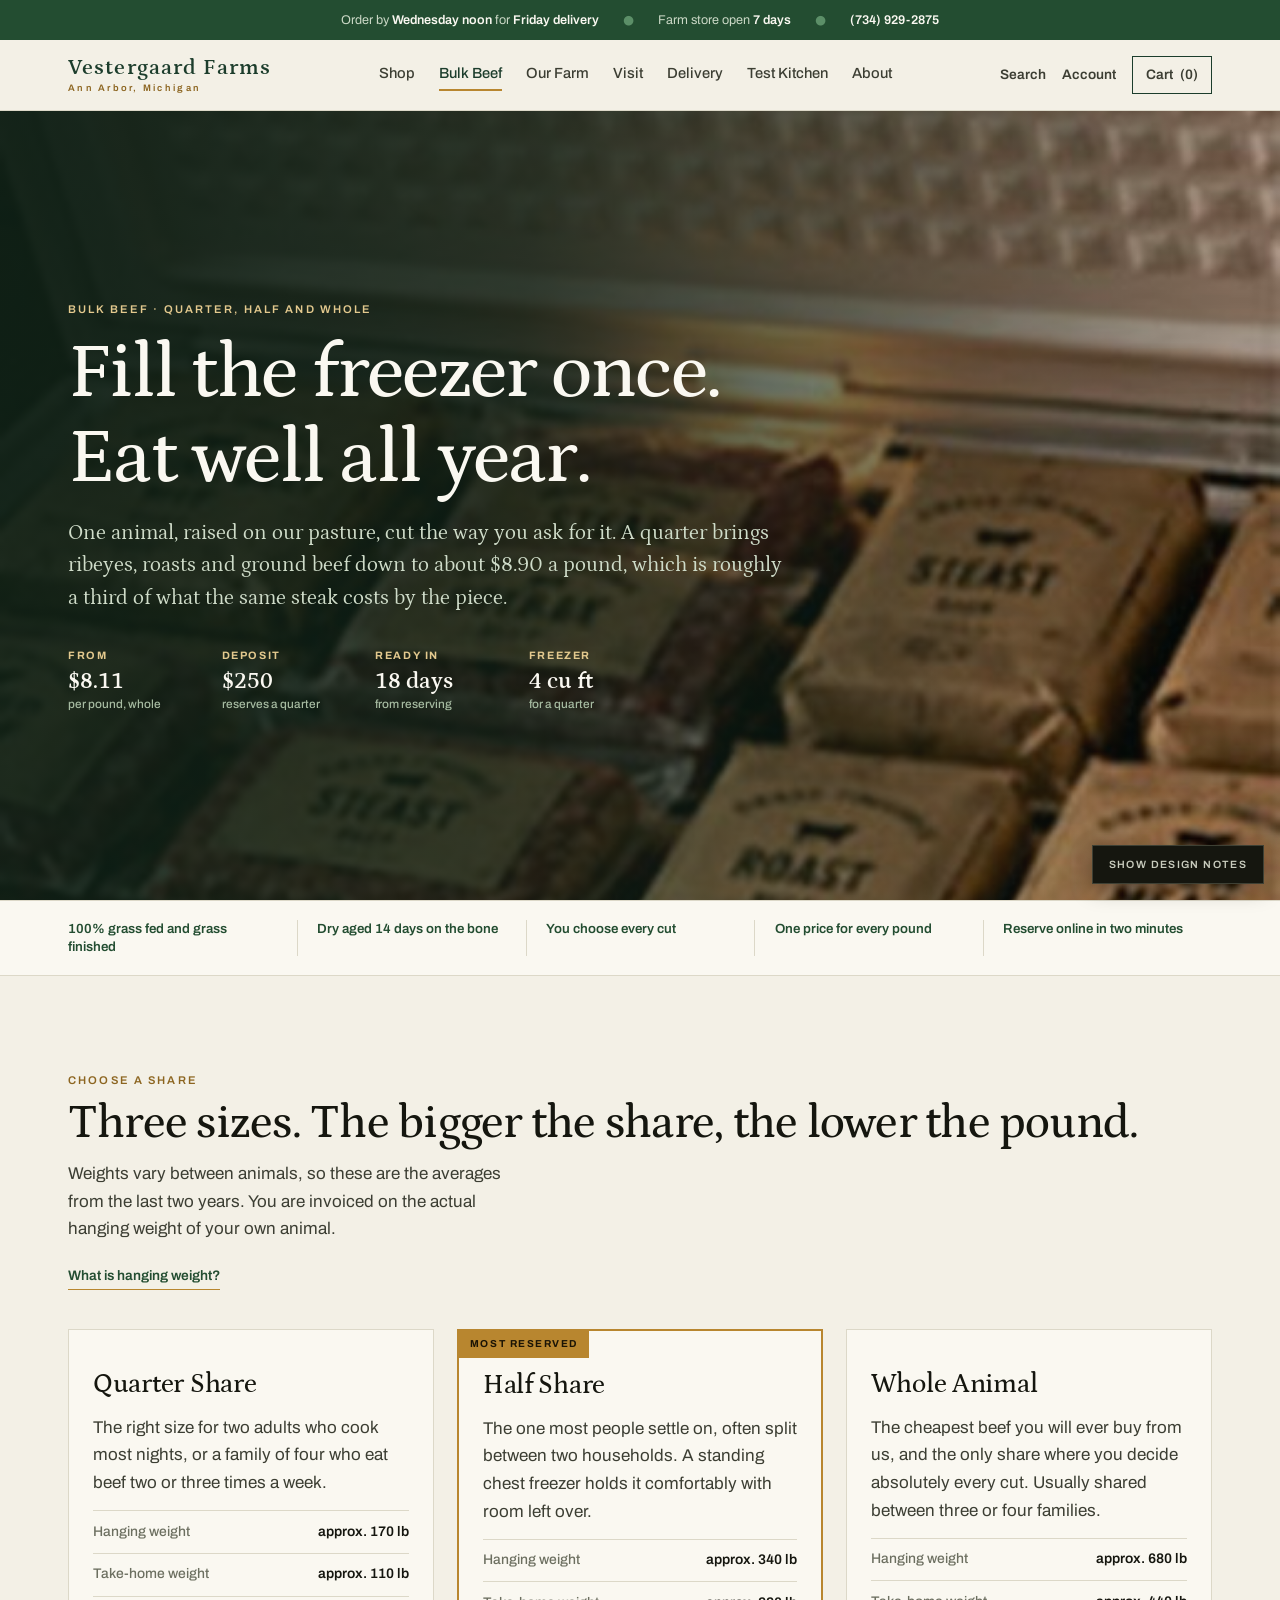
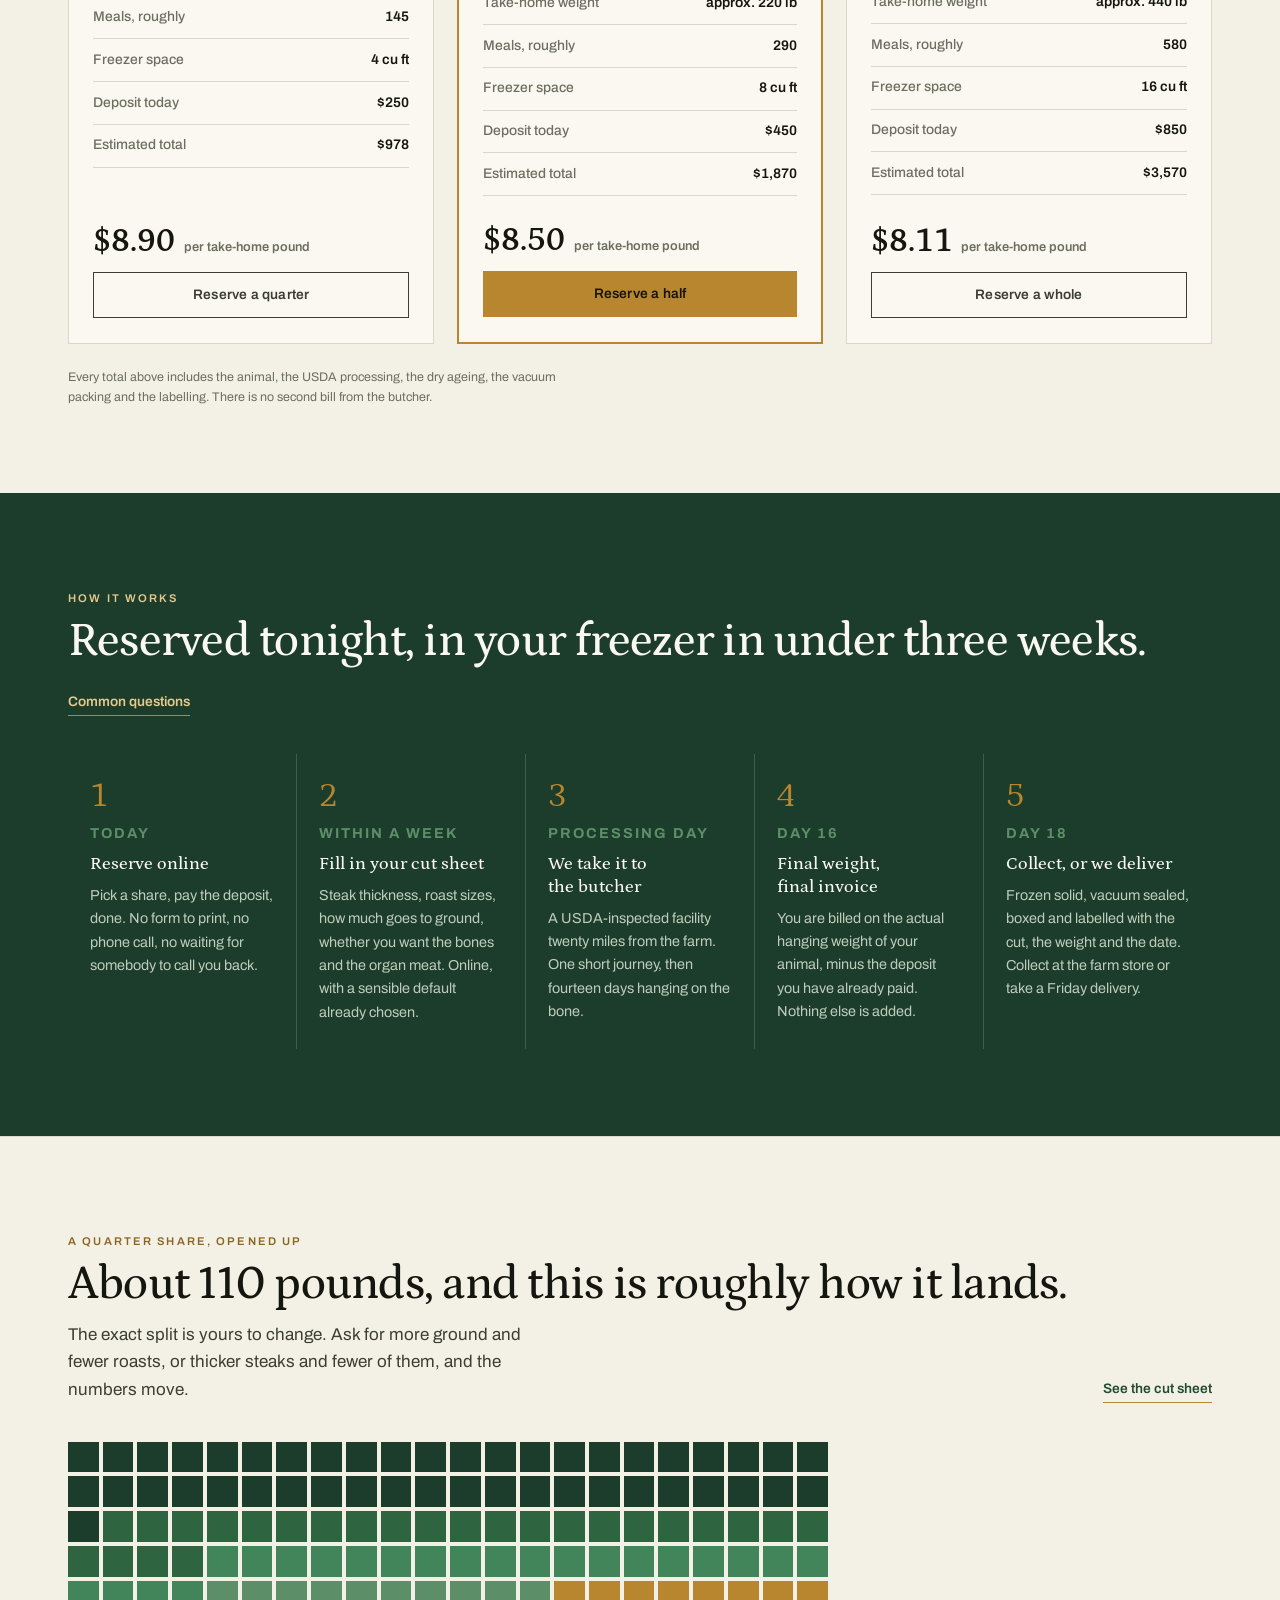
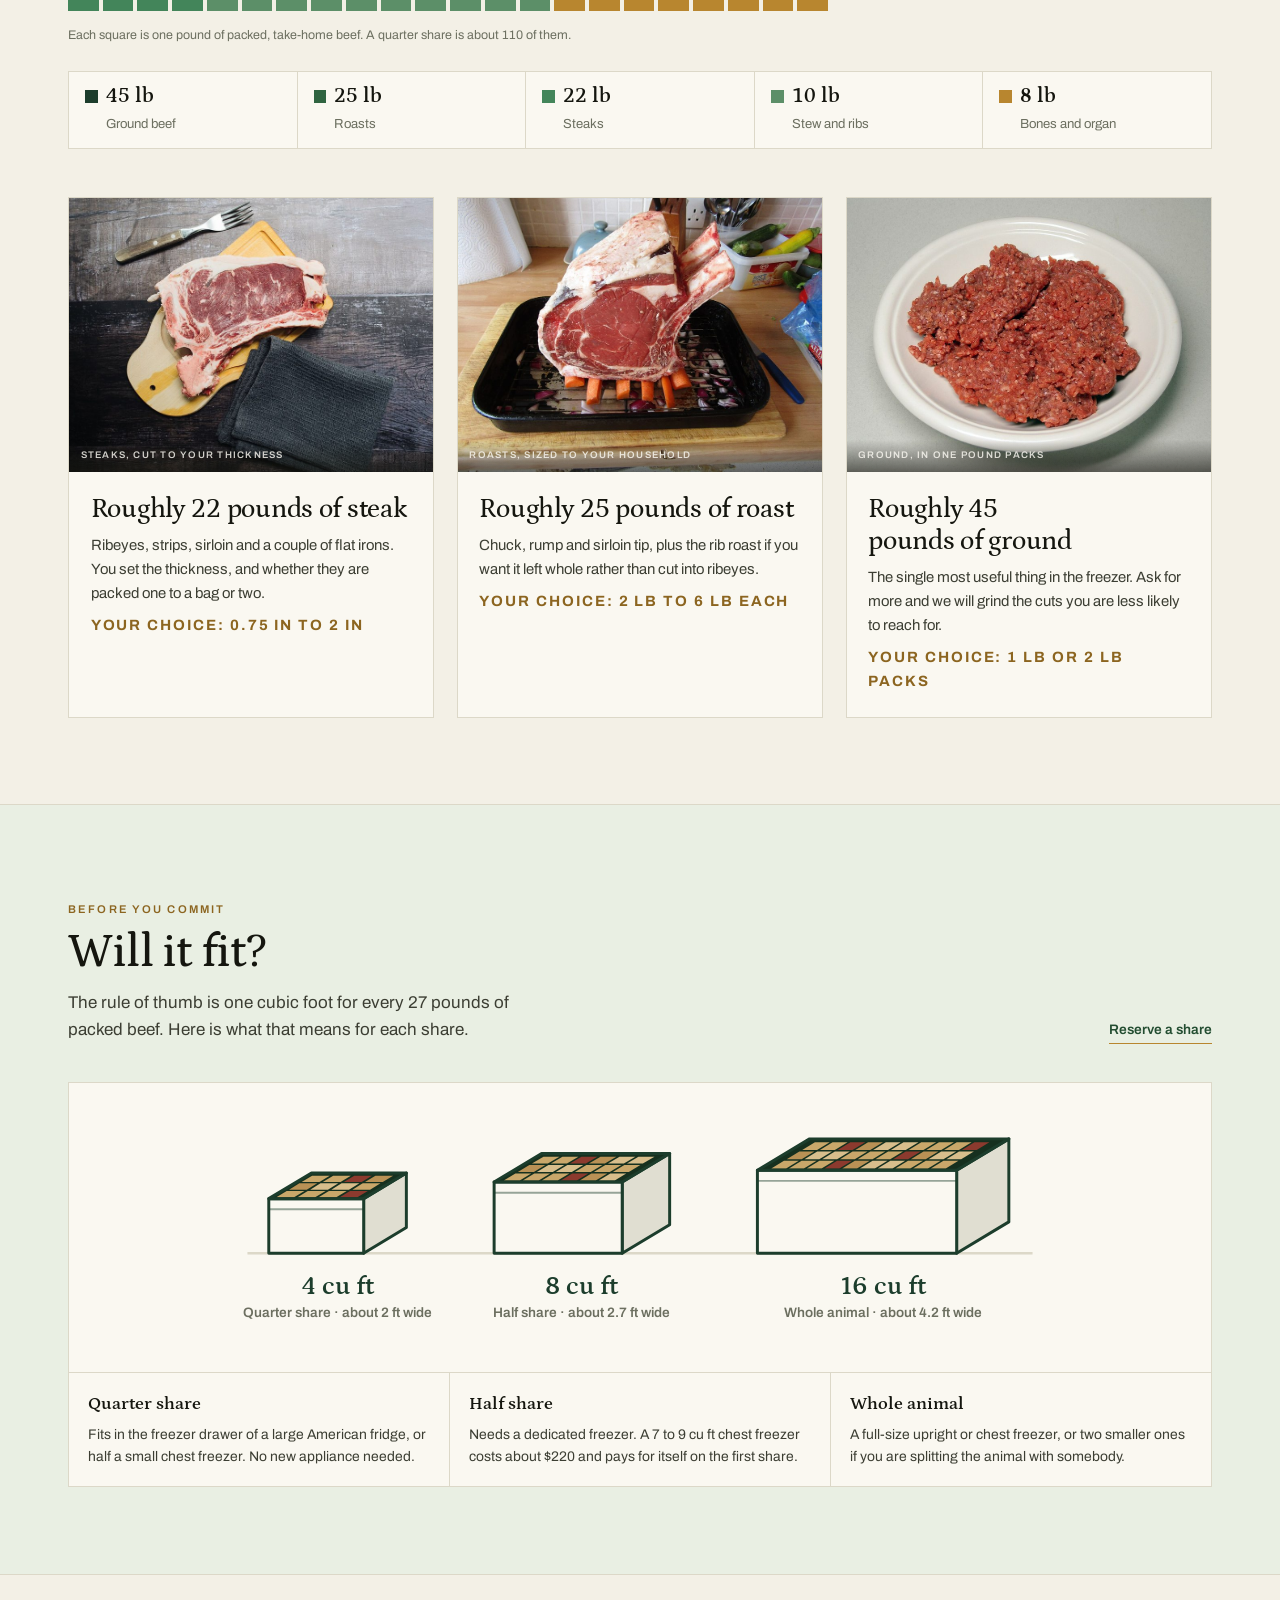
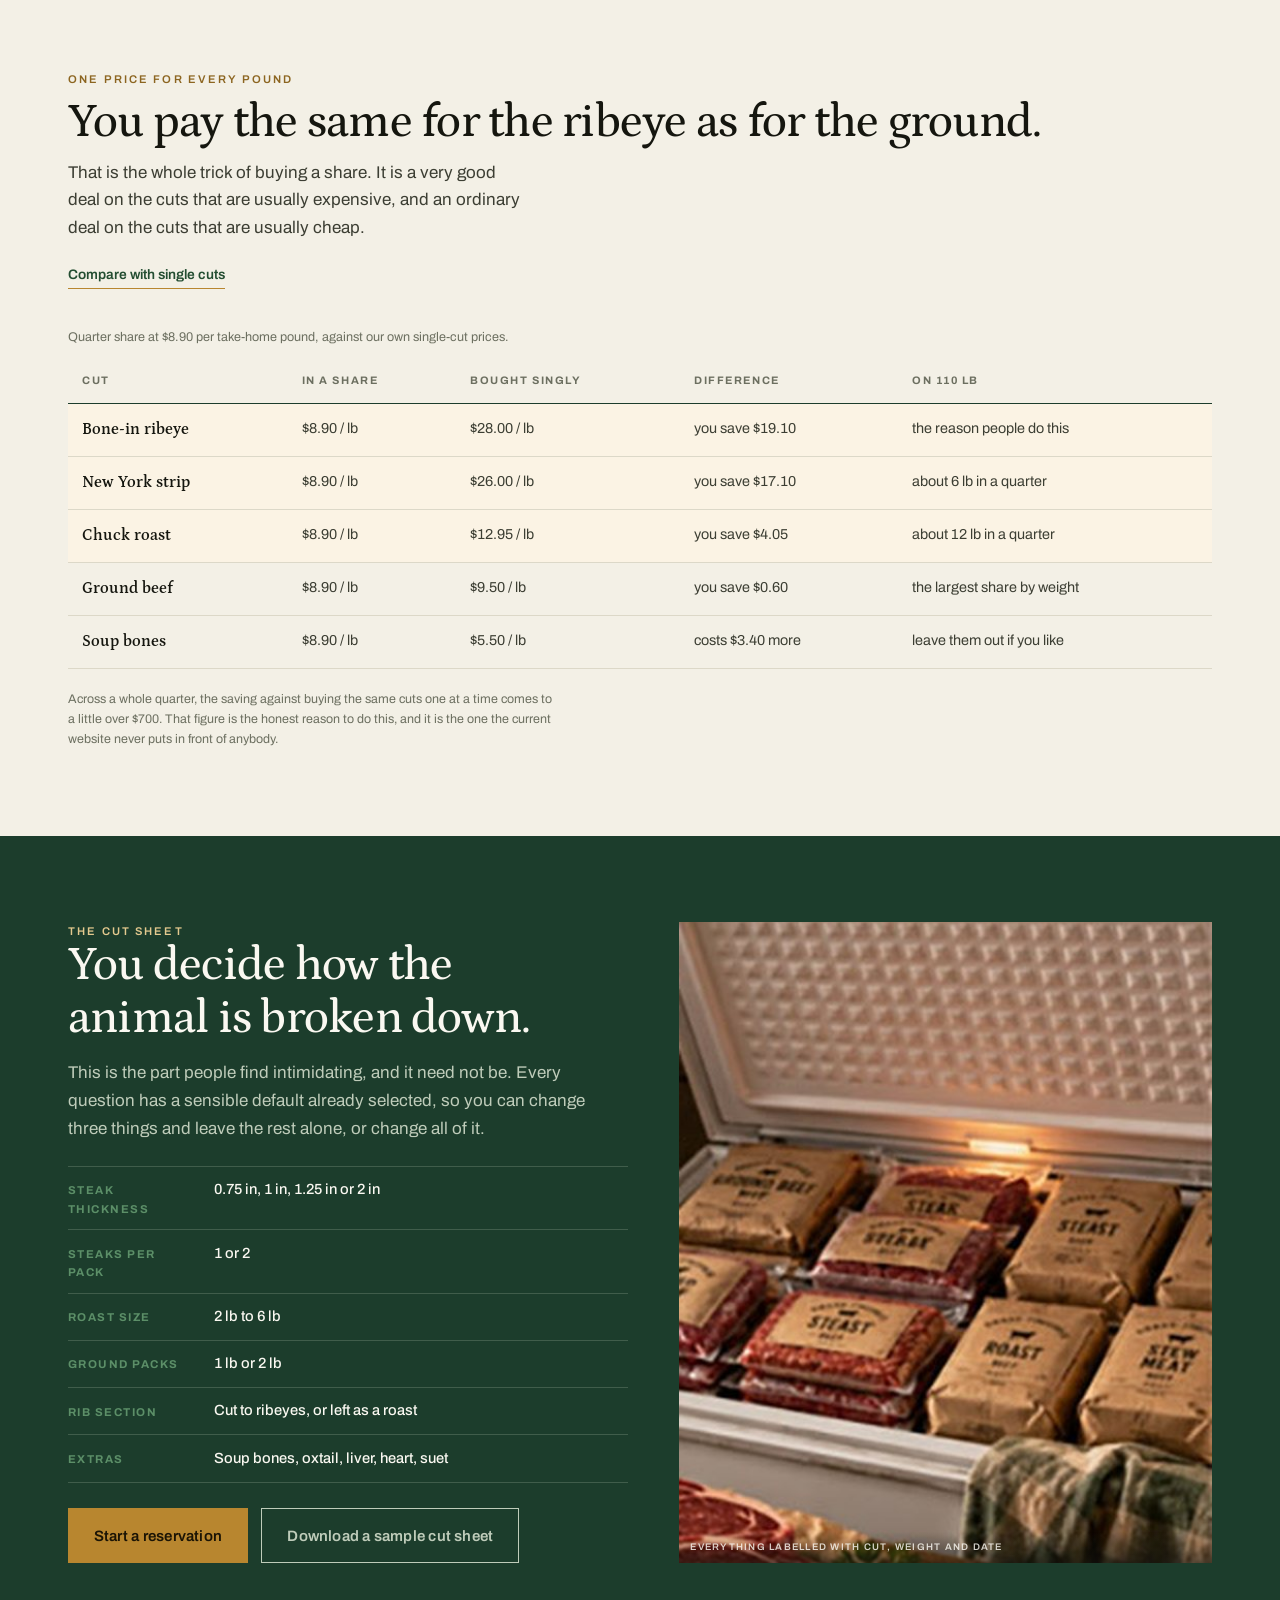
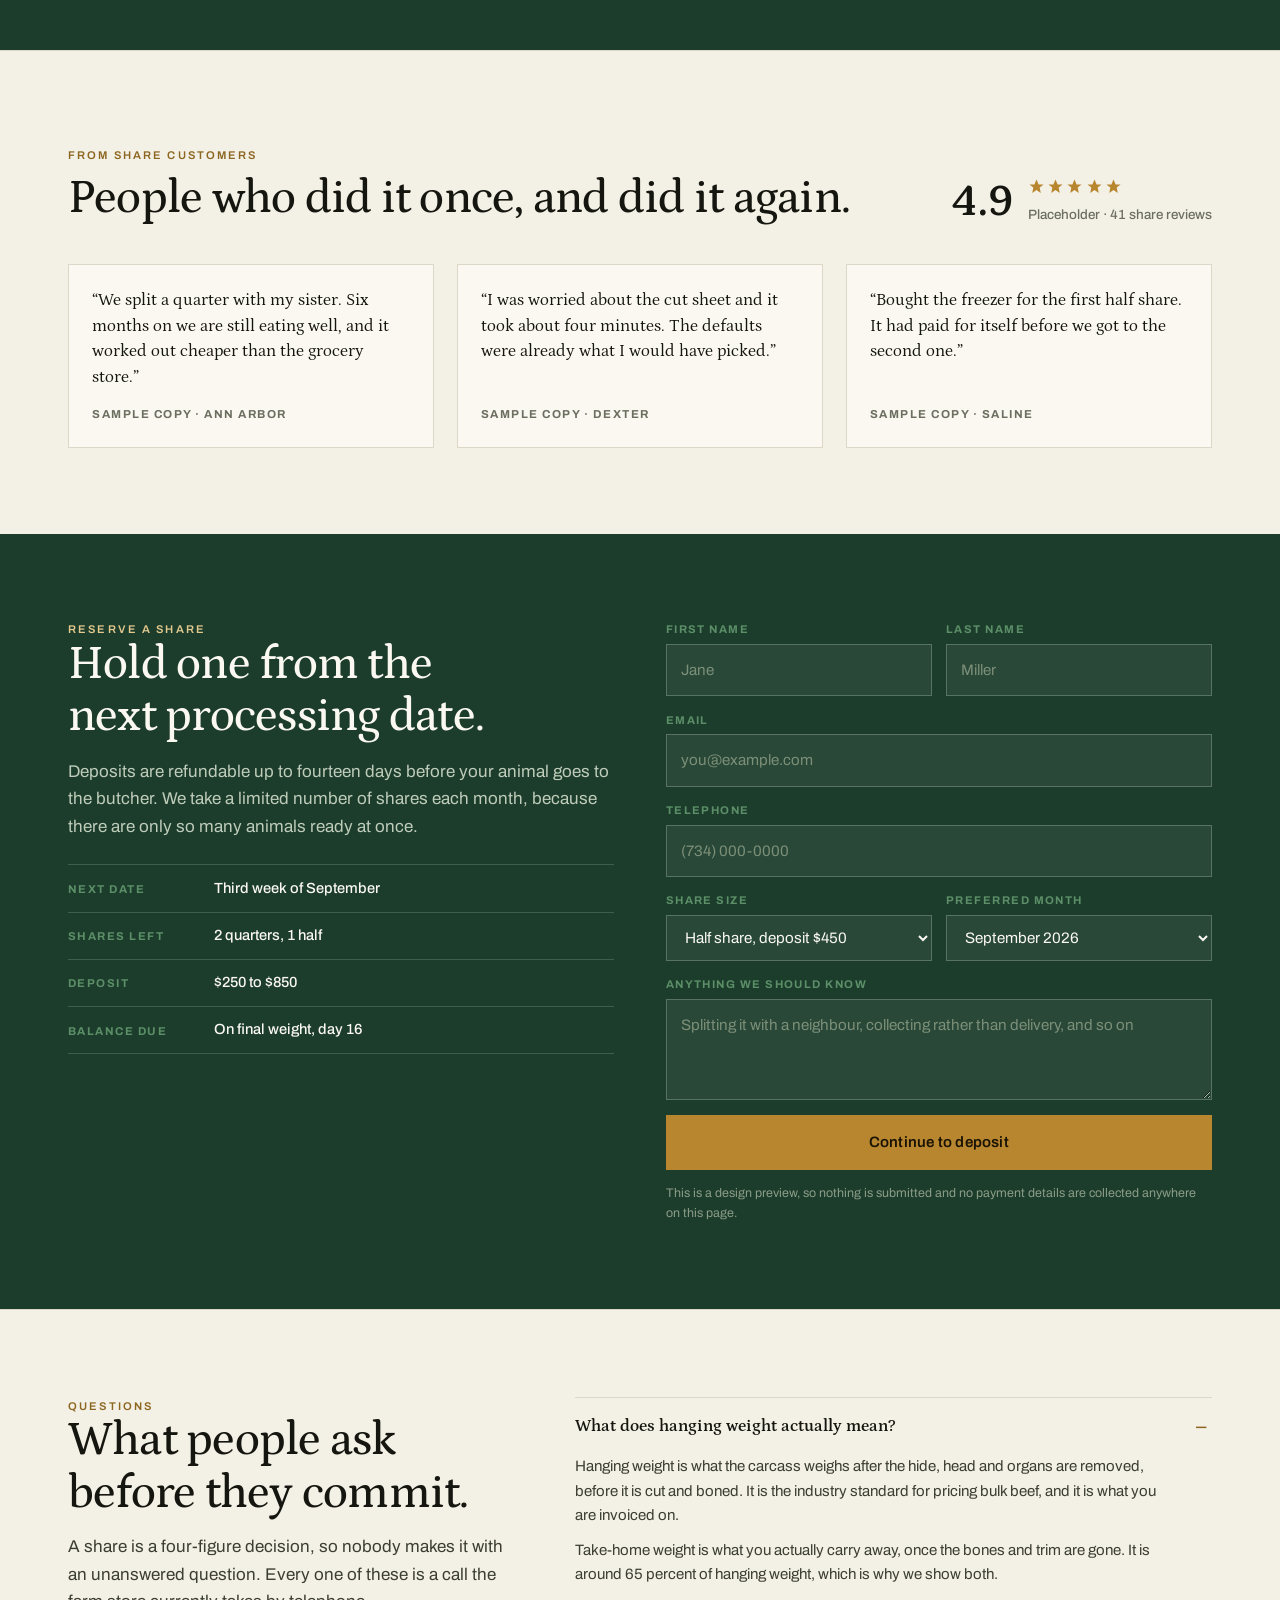
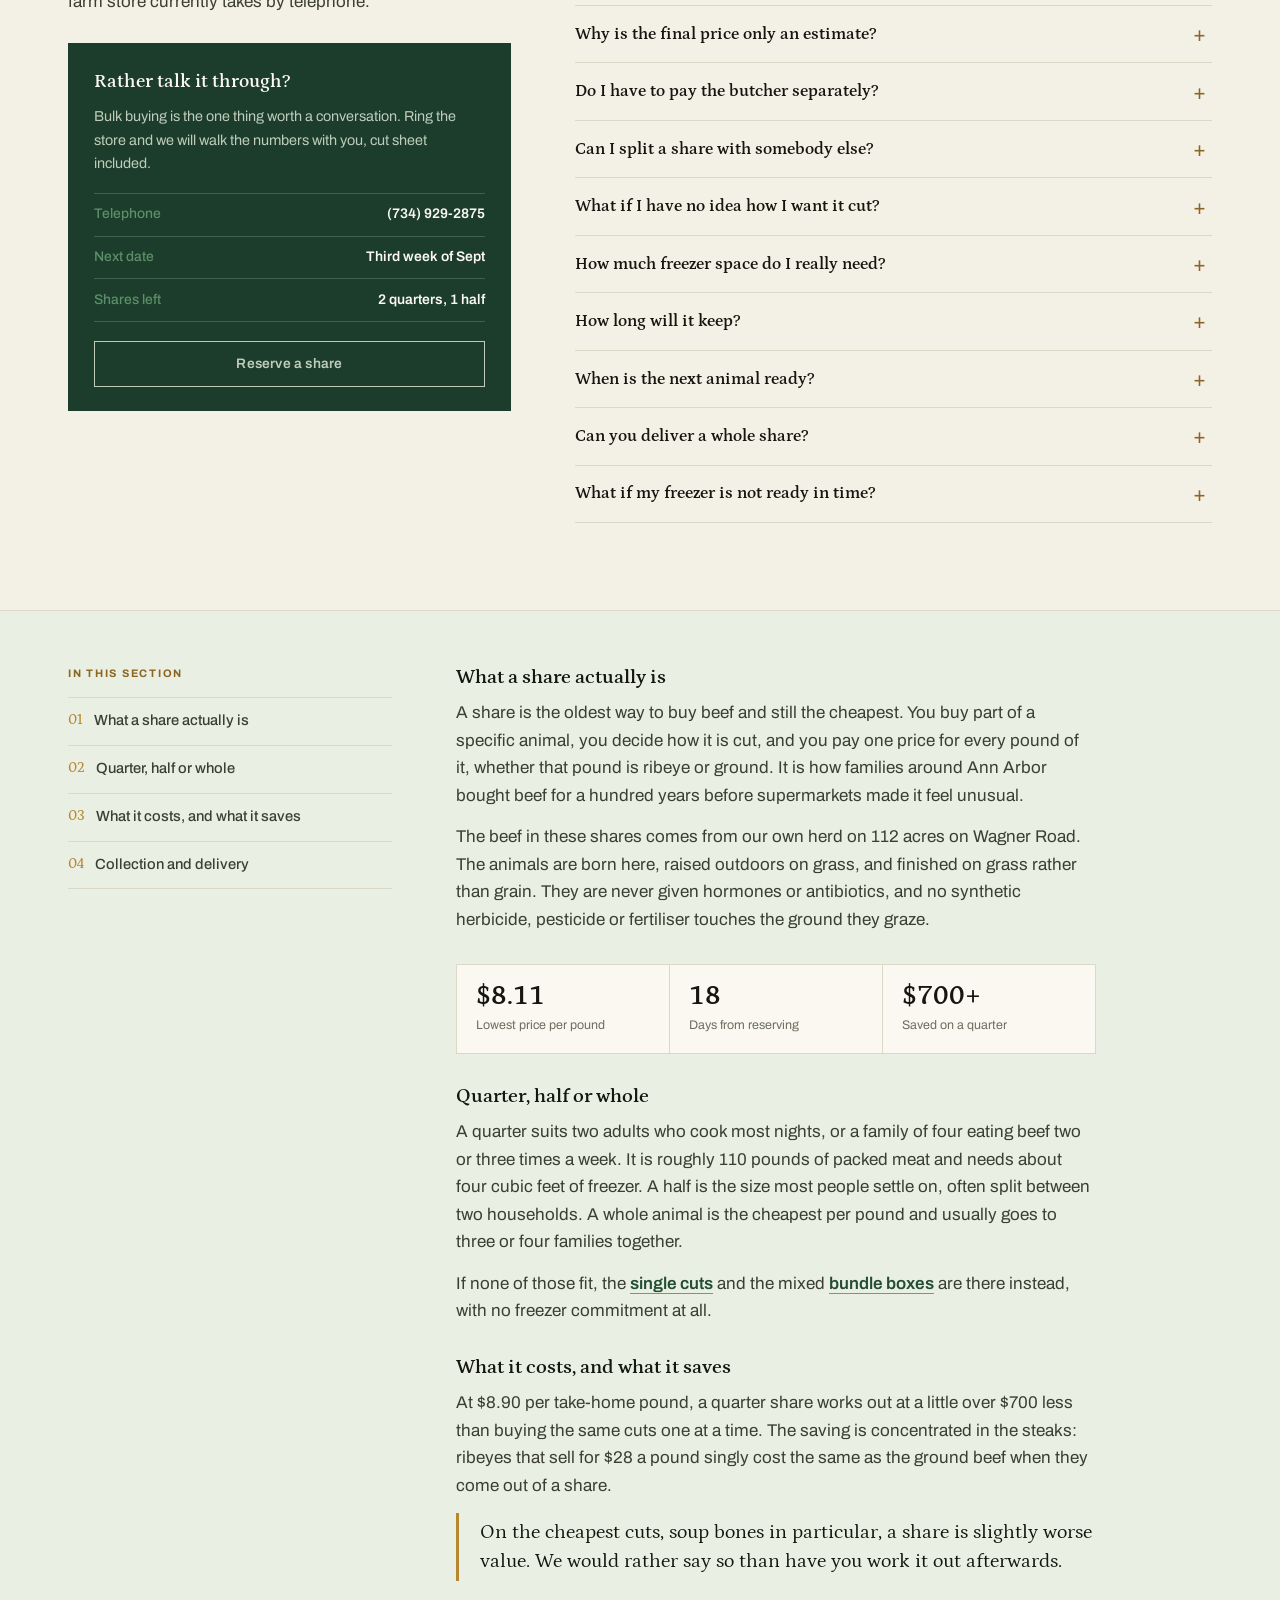
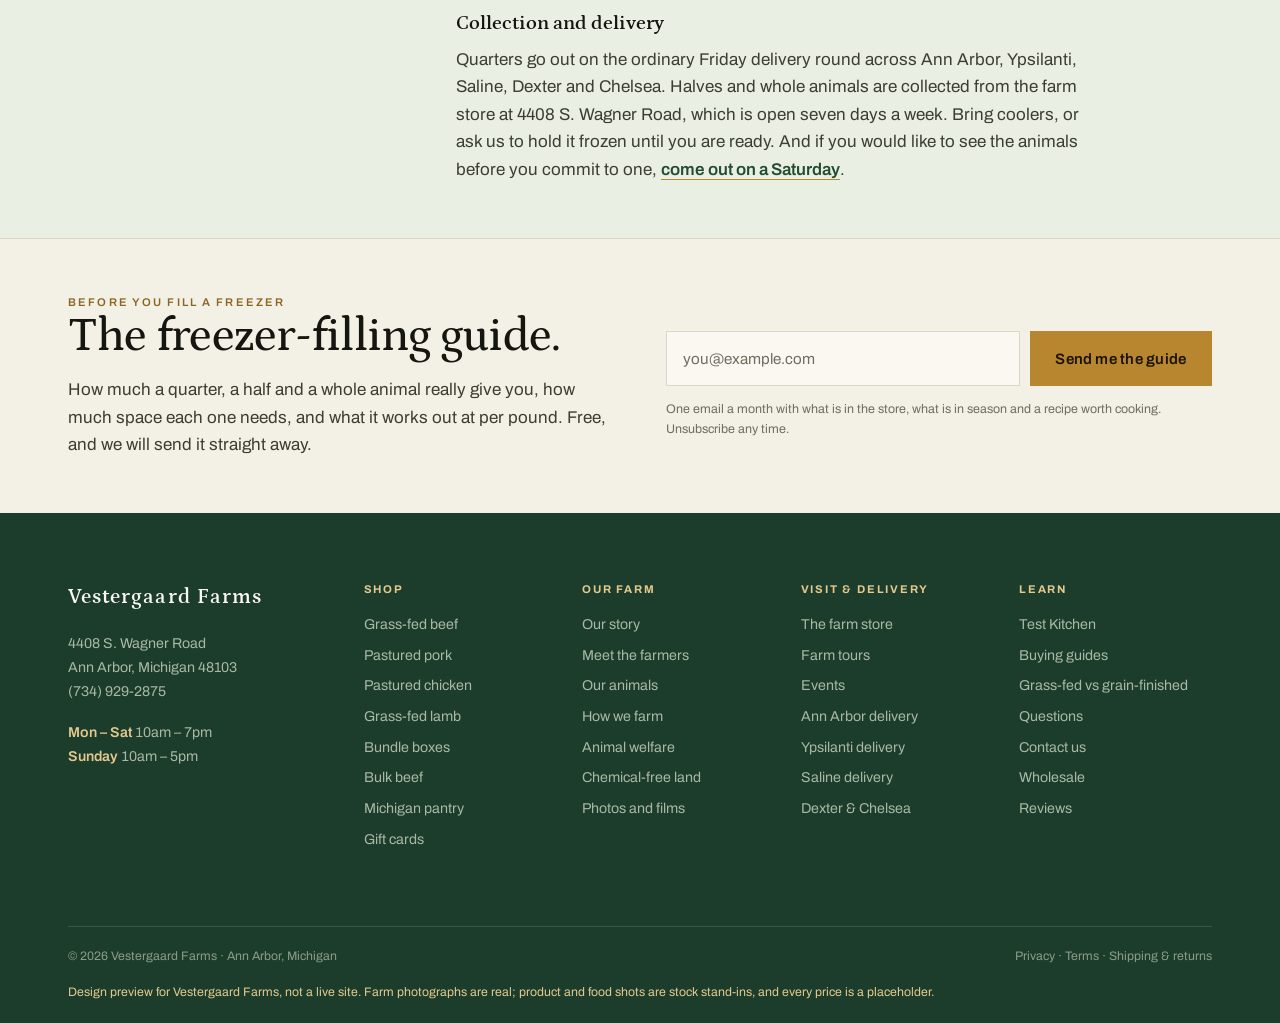
==== commit c8acd274: "Implement code changes to enhance functionality and improve performance" ====
--- a/bulk-beef.html
+++ b/bulk-beef.html
@@ -44,35 +44,12 @@
   </div>
 </header>
 
-<!-- ══════════════════════════════════════════ breadcrumb -->
-<nav class="crumbs" aria-label="Breadcrumb">
-  <div class="wrap">
-    <ol>
-      <li><a href="index.html">Home</a></li>
-      <li class="sep" aria-hidden="true">/</li>
-      <li><a href="shop-grass-fed-beef.html">Shop</a></li>
-      <li class="sep" aria-hidden="true">/</li>
-      <li aria-current="page">Bulk Beef</li>
-    </ol>
-  </div>
-</nav>
-
 <!-- ══════════════════════════════════════════ page head -->
 <section class="pagehead">
-  <img class="pagehead__img" src="images/farm-grazing.jpg" width="800" height="533"
-       alt="The Vestergaard Farms herd grazing on open pasture">
+  <img class="pagehead__img" src="images/cat-bulk.jpg" width="516" height="852"
+       style="object-position:50% 42%"
+       alt="A chest freezer packed with wrapped and labelled cuts of beef">
   <div class="pagehead__scrim"></div>
-  <svg class="pagehead__curve" viewBox="0 0 1440 200" preserveAspectRatio="none"
-       aria-hidden="true" focusable="false">
-    <path d="M0 58C230 4 520 96 780 72 1040 48 1250 104 1440 52V200H0Z"
-          fill="#5C8F68" opacity=".62"/>
-    <path d="M0 100C250 48 540 136 800 112 1060 88 1255 140 1440 98V200H0Z"
-          fill="#2C5C3B"/>
-    <path d="M0 146C260 110 500 172 760 156 1020 140 1235 170 1440 142V200H0Z"
-          fill="#1C3D2C"/>
-    <path d="M0 182C260 164 500 196 760 188 1020 180 1235 194 1440 180V200H0Z"
-          fill="#F3F0E6"/>
-  </svg>
 
   <div class="wrap pagehead__inner">
     <p class="eyebrow eyebrow--lt">Bulk beef &middot; Quarter, half and whole</p>
@@ -255,20 +232,20 @@
       <a class="link-more" href="#cutsheet">See the cut sheet</a>
     </div>
 
-    <div class="bd" role="img"
-         aria-label="A quarter share is roughly 41 percent ground beef, 23 percent roasts, 20 percent steaks, 9 percent stew and ribs, and 7 percent bones and organ meat">
-      <span style="width:41%;background:#1C3D2C">Ground 41%</span>
-      <span style="width:23%;background:#2C5C3B">Roasts 23%</span>
-      <span style="width:20%;background:#3F7D52">Steaks 20%</span>
-      <span style="width:9%;background:#5C8F68">Stew 9%</span>
-      <span style="width:7%;background:#B8862F">Bones 7%</span>
-    </div>
-    <div class="bd__key">
-      <div><span class="bd__sw" style="background:#1C3D2C"></span> Ground beef, about 45 lb</div>
-      <div><span class="bd__sw" style="background:#2C5C3B"></span> Roasts, about 25 lb</div>
-      <div><span class="bd__sw" style="background:#3F7D52"></span> Steaks, about 22 lb</div>
-      <div><span class="bd__sw" style="background:#5C8F68"></span> Stew and short ribs, about 10 lb</div>
-      <div><span class="bd__sw" style="background:#B8862F"></span> Soup bones and organ, about 8 lb</div>
+    <div class="units" role="img" aria-label="One hundred and ten squares, one per pound: 45 ground beef, 25 roasts, 22 steaks, 10 stew and ribs, 8 bones and organ meat">
+      <i style="background:#1C3D2C"></i><i style="background:#1C3D2C"></i><i style="background:#1C3D2C"></i><i style="background:#1C3D2C"></i><i style="background:#1C3D2C"></i><i style="background:#1C3D2C"></i><i style="background:#1C3D2C"></i><i style="background:#1C3D2C"></i><i style="background:#1C3D2C"></i><i style="background:#1C3D2C"></i><i style="background:#1C3D2C"></i><i style="background:#1C3D2C"></i><i style="background:#1C3D2C"></i><i style="background:#1C3D2C"></i><i style="background:#1C3D2C"></i><i style="background:#1C3D2C"></i><i style="background:#1C3D2C"></i><i style="background:#1C3D2C"></i><i style="background:#1C3D2C"></i><i style="background:#1C3D2C"></i><i style="background:#1C3D2C"></i><i style="background:#1C3D2C"></i>
+      <i style="background:#1C3D2C"></i><i style="background:#1C3D2C"></i><i style="background:#1C3D2C"></i><i style="background:#1C3D2C"></i><i style="background:#1C3D2C"></i><i style="background:#1C3D2C"></i><i style="background:#1C3D2C"></i><i style="background:#1C3D2C"></i><i style="background:#1C3D2C"></i><i style="background:#1C3D2C"></i><i style="background:#1C3D2C"></i><i style="background:#1C3D2C"></i><i style="background:#1C3D2C"></i><i style="background:#1C3D2C"></i><i style="background:#1C3D2C"></i><i style="background:#1C3D2C"></i><i style="background:#1C3D2C"></i><i style="background:#1C3D2C"></i><i style="background:#1C3D2C"></i><i style="background:#1C3D2C"></i><i style="background:#1C3D2C"></i><i style="background:#1C3D2C"></i>
+      <i style="background:#1C3D2C"></i><i style="background:#2F6440"></i><i style="background:#2F6440"></i><i style="background:#2F6440"></i><i style="background:#2F6440"></i><i style="background:#2F6440"></i><i style="background:#2F6440"></i><i style="background:#2F6440"></i><i style="background:#2F6440"></i><i style="background:#2F6440"></i><i style="background:#2F6440"></i><i style="background:#2F6440"></i><i style="background:#2F6440"></i><i style="background:#2F6440"></i><i style="background:#2F6440"></i><i style="background:#2F6440"></i><i style="background:#2F6440"></i><i style="background:#2F6440"></i><i style="background:#2F6440"></i><i style="background:#2F6440"></i><i style="background:#2F6440"></i><i style="background:#2F6440"></i>
+      <i style="background:#2F6440"></i><i style="background:#2F6440"></i><i style="background:#2F6440"></i><i style="background:#2F6440"></i><i style="background:#43855A"></i><i style="background:#43855A"></i><i style="background:#43855A"></i><i style="background:#43855A"></i><i style="background:#43855A"></i><i style="background:#43855A"></i><i style="background:#43855A"></i><i style="background:#43855A"></i><i style="background:#43855A"></i><i style="background:#43855A"></i><i style="background:#43855A"></i><i style="background:#43855A"></i><i style="background:#43855A"></i><i style="background:#43855A"></i><i style="background:#43855A"></i><i style="background:#43855A"></i><i style="background:#43855A"></i><i style="background:#43855A"></i>
+      <i style="background:#43855A"></i><i style="background:#43855A"></i><i style="background:#43855A"></i><i style="background:#43855A"></i><i style="background:#5C8F68"></i><i style="background:#5C8F68"></i><i style="background:#5C8F68"></i><i style="background:#5C8F68"></i><i style="background:#5C8F68"></i><i style="background:#5C8F68"></i><i style="background:#5C8F68"></i><i style="background:#5C8F68"></i><i style="background:#5C8F68"></i><i style="background:#5C8F68"></i><i style="background:#B8862F"></i><i style="background:#B8862F"></i><i style="background:#B8862F"></i><i style="background:#B8862F"></i><i style="background:#B8862F"></i><i style="background:#B8862F"></i><i style="background:#B8862F"></i><i style="background:#B8862F"></i>
+    </div>
+    <p class="units__cap">Each square is one pound of packed, take-home beef. A quarter share is about 110 of them.</p>
+    <div class="unitkey">
+      <div style="--sw:#1C3D2C"><b class="num">45 lb</b><span>Ground beef</span></div>
+      <div style="--sw:#2F6440"><b class="num">25 lb</b><span>Roasts</span></div>
+      <div style="--sw:#43855A"><b class="num">22 lb</b><span>Steaks</span></div>
+      <div style="--sw:#5C8F68"><b class="num">10 lb</b><span>Stew and ribs</span></div>
+      <div style="--sw:#B8862F"><b class="num">8 lb</b><span>Bones and organ</span></div>
     </div>
 
     <div class="trio" style="margin-top:clamp(2rem,4vw,3rem)">
@@ -326,22 +303,105 @@
       <a class="link-more" href="#reserve">Reserve a share</a>
     </div>
 
-    <div class="frz">
-      <div class="frz__col">
-        <div class="frz__box"><div class="frz__fill" style="height:56px"><span>4 CU FT</span></div></div>
-        <p class="frz__cap"><b>Quarter share</b>Fits in the freezer drawer of a large
-          American fridge, or half a small chest freezer.</p>
-      </div>
-      <div class="frz__col">
-        <div class="frz__box"><div class="frz__fill" style="height:112px"><span>8 CU FT</span></div></div>
-        <p class="frz__cap"><b>Half share</b>Needs a dedicated freezer. A 7 to 9 cu ft chest
-          freezer costs about $220 and pays for itself on the first share.</p>
-      </div>
-      <div class="frz__col">
-        <div class="frz__box"><div class="frz__fill" style="height:224px"><span>16 CU FT</span></div></div>
-        <p class="frz__cap"><b>Whole animal</b>A full-size upright or chest freezer, or two
-          smaller ones if you are splitting the animal with somebody.</p>
-      </div>
+    <div class="frzfig">
+      <svg viewBox="0 138 742 184" role="img" aria-label="Three chest freezers drawn to scale: 4, 8 and 16 cubic feet, each packed with wrapped beef">
+        <line x1="40" y1="252.0" x2="702.0" y2="252.0" stroke="#DCD8C8" stroke-width="2"/>
+        <g>
+          <path fill="#E0DED1" stroke="#1C3D2C" stroke-width="2.5" stroke-linejoin="round" d="M138.0 206.0 L174.0 184.4 L174.0 230.4 L138.0 252.0 Z"/>
+          <path fill="#FAF8F1" stroke="#1C3D2C" stroke-width="2.5" stroke-linejoin="round" d="M58.0 206.0 L138.0 206.0 L138.0 252.0 L58.0 252.0 Z"/>
+          <path fill="#16301F" d="M58.0 206.0 L138.0 206.0 L174.0 184.4 L94.0 184.4 Z"/>
+          <path fill="#C9A76A" d="M64.4 204.8 L79.3 204.8 L88.1 199.6 L73.1 199.6 Z"/>
+          <path fill="#C9A76A" d="M82.2 204.8 L97.1 204.8 L105.9 199.6 L90.9 199.6 Z"/>
+          <path fill="#C9A76A" d="M100.0 204.8 L114.9 204.8 L123.7 199.6 L108.7 199.6 Z"/>
+          <path fill="#8C3A2E" d="M117.8 204.8 L132.7 204.8 L141.5 199.6 L126.5 199.6 Z"/>
+          <path fill="#B99155" d="M75.1 198.4 L90.0 198.4 L98.8 193.1 L83.8 193.1 Z"/>
+          <path fill="#D8BE8C" d="M92.9 198.4 L107.8 198.4 L116.6 193.1 L101.6 193.1 Z"/>
+          <path fill="#D8BE8C" d="M110.7 198.4 L125.6 198.4 L134.4 193.1 L119.4 193.1 Z"/>
+          <path fill="#C9A76A" d="M128.5 198.4 L143.4 198.4 L152.2 193.1 L137.2 193.1 Z"/>
+          <path fill="#C9A76A" d="M85.7 192.0 L100.7 192.0 L109.4 186.7 L94.5 186.7 Z"/>
+          <path fill="#C9A76A" d="M103.5 192.0 L118.5 192.0 L127.2 186.7 L112.3 186.7 Z"/>
+          <path fill="#8C3A2E" d="M121.3 192.0 L136.3 192.0 L145.0 186.7 L130.1 186.7 Z"/>
+          <path fill="#B99155" d="M139.1 192.0 L154.1 192.0 L162.8 186.7 L147.9 186.7 Z"/>
+          <path fill="none" stroke="#1C3D2C" stroke-width="2.5" stroke-linejoin="round" d="M58.0 206.0 L138.0 206.0 L174.0 184.4 L94.0 184.4 Z"/>
+          <path fill="none" stroke="#1C3D2C" stroke-width="1.6" opacity=".45" d="M58.0 215.0 L138.0 215.0"/>
+          <text class="fn" x="116.0" y="286.0" text-anchor="middle">4 cu ft</text>
+          <text class="fs" x="116.0" y="306.0" text-anchor="middle">Quarter share &#183; about 2 ft wide</text>
+        </g>
+        <g>
+          <path fill="#E0DED1" stroke="#1C3D2C" stroke-width="2.5" stroke-linejoin="round" d="M356.0 192.0 L396.0 168.0 L396.0 228.0 L356.0 252.0 Z"/>
+          <path fill="#FAF8F1" stroke="#1C3D2C" stroke-width="2.5" stroke-linejoin="round" d="M248.0 192.0 L356.0 192.0 L356.0 252.0 L248.0 252.0 Z"/>
+          <path fill="#16301F" d="M248.0 192.0 L356.0 192.0 L396.0 168.0 L288.0 168.0 Z"/>
+          <path fill="#C9A76A" d="M256.1 190.7 L269.6 190.7 L279.3 184.8 L265.9 184.8 Z"/>
+          <path fill="#C9A76A" d="M272.2 190.7 L285.6 190.7 L295.3 184.8 L281.9 184.8 Z"/>
+          <path fill="#C9A76A" d="M288.2 190.7 L301.6 190.7 L311.4 184.8 L297.9 184.8 Z"/>
+          <path fill="#8C3A2E" d="M304.2 190.7 L317.7 190.7 L327.4 184.8 L313.9 184.8 Z"/>
+          <path fill="#B99155" d="M320.2 190.7 L333.7 190.7 L343.4 184.8 L330.0 184.8 Z"/>
+          <path fill="#D8BE8C" d="M336.2 190.7 L349.7 190.7 L359.4 184.8 L346.0 184.8 Z"/>
+          <path fill="#B99155" d="M268.0 183.6 L281.5 183.6 L291.2 177.7 L277.7 177.7 Z"/>
+          <path fill="#D8BE8C" d="M284.0 183.6 L297.5 183.6 L307.2 177.7 L293.8 177.7 Z"/>
+          <path fill="#D8BE8C" d="M300.0 183.6 L313.5 183.6 L323.2 177.7 L309.8 177.7 Z"/>
+          <path fill="#C9A76A" d="M316.1 183.6 L329.5 183.6 L339.3 177.7 L325.8 177.7 Z"/>
+          <path fill="#C9A76A" d="M332.1 183.6 L345.5 183.6 L355.3 177.7 L341.8 177.7 Z"/>
+          <path fill="#C9A76A" d="M348.1 183.6 L361.6 183.6 L371.3 177.7 L357.8 177.7 Z"/>
+          <path fill="#C9A76A" d="M279.9 176.4 L293.3 176.4 L303.1 170.6 L289.6 170.6 Z"/>
+          <path fill="#C9A76A" d="M295.9 176.4 L309.4 176.4 L319.1 170.6 L305.6 170.6 Z"/>
+          <path fill="#8C3A2E" d="M311.9 176.4 L325.4 176.4 L335.1 170.6 L321.6 170.6 Z"/>
+          <path fill="#B99155" d="M327.9 176.4 L341.4 176.4 L351.1 170.6 L337.7 170.6 Z"/>
+          <path fill="#D8BE8C" d="M344.0 176.4 L357.4 176.4 L367.1 170.6 L353.7 170.6 Z"/>
+          <path fill="#D8BE8C" d="M360.0 176.4 L373.4 176.4 L383.2 170.6 L369.7 170.6 Z"/>
+          <path fill="none" stroke="#1C3D2C" stroke-width="2.5" stroke-linejoin="round" d="M248.0 192.0 L356.0 192.0 L396.0 168.0 L288.0 168.0 Z"/>
+          <path fill="none" stroke="#1C3D2C" stroke-width="1.6" opacity=".45" d="M248.0 201.0 L356.0 201.0"/>
+          <text class="fn" x="322.0" y="286.0" text-anchor="middle">8 cu ft</text>
+          <text class="fs" x="322.0" y="306.0" text-anchor="middle">Half share &#183; about 2.7 ft wide</text>
+        </g>
+        <g>
+          <path fill="#E0DED1" stroke="#1C3D2C" stroke-width="2.5" stroke-linejoin="round" d="M638.0 182.0 L682.0 155.6 L682.0 225.6 L638.0 252.0 Z"/>
+          <path fill="#FAF8F1" stroke="#1C3D2C" stroke-width="2.5" stroke-linejoin="round" d="M470.0 182.0 L638.0 182.0 L638.0 252.0 L470.0 252.0 Z"/>
+          <path fill="#16301F" d="M470.0 182.0 L638.0 182.0 L682.0 155.6 L514.0 155.6 Z"/>
+          <path fill="#C9A76A" d="M481.7 180.5 L494.2 180.5 L504.9 174.1 L492.4 174.1 Z"/>
+          <path fill="#C9A76A" d="M496.6 180.5 L509.2 180.5 L519.9 174.1 L507.3 174.1 Z"/>
+          <path fill="#C9A76A" d="M511.6 180.5 L524.1 180.5 L534.8 174.1 L522.3 174.1 Z"/>
+          <path fill="#8C3A2E" d="M526.5 180.5 L539.1 180.5 L549.8 174.1 L537.2 174.1 Z"/>
+          <path fill="#B99155" d="M541.5 180.5 L554.0 180.5 L564.7 174.1 L552.2 174.1 Z"/>
+          <path fill="#D8BE8C" d="M556.4 180.5 L569.0 180.5 L579.7 174.1 L567.1 174.1 Z"/>
+          <path fill="#D8BE8C" d="M571.4 180.5 L583.9 180.5 L594.6 174.1 L582.1 174.1 Z"/>
+          <path fill="#C9A76A" d="M586.3 180.5 L598.9 180.5 L609.6 174.1 L597.0 174.1 Z"/>
+          <path fill="#C9A76A" d="M601.3 180.5 L613.8 180.5 L624.5 174.1 L612.0 174.1 Z"/>
+          <path fill="#C9A76A" d="M616.2 180.5 L628.8 180.5 L639.5 174.1 L626.9 174.1 Z"/>
+          <path fill="#B99155" d="M494.7 172.7 L507.3 172.7 L518.0 166.3 L505.4 166.3 Z"/>
+          <path fill="#D8BE8C" d="M509.7 172.7 L522.2 172.7 L532.9 166.3 L520.4 166.3 Z"/>
+          <path fill="#D8BE8C" d="M524.6 172.7 L537.2 172.7 L547.9 166.3 L535.3 166.3 Z"/>
+          <path fill="#C9A76A" d="M539.6 172.7 L552.1 172.7 L562.8 166.3 L550.3 166.3 Z"/>
+          <path fill="#C9A76A" d="M554.5 172.7 L567.1 172.7 L577.8 166.3 L565.2 166.3 Z"/>
+          <path fill="#C9A76A" d="M569.5 172.7 L582.0 172.7 L592.7 166.3 L580.2 166.3 Z"/>
+          <path fill="#8C3A2E" d="M584.4 172.7 L597.0 172.7 L607.7 166.3 L595.1 166.3 Z"/>
+          <path fill="#B99155" d="M599.4 172.7 L611.9 172.7 L622.6 166.3 L610.1 166.3 Z"/>
+          <path fill="#D8BE8C" d="M614.3 172.7 L626.9 172.7 L637.6 166.3 L625.0 166.3 Z"/>
+          <path fill="#D8BE8C" d="M629.3 172.7 L641.8 172.7 L652.5 166.3 L640.0 166.3 Z"/>
+          <path fill="#C9A76A" d="M507.8 164.9 L520.3 164.9 L531.0 158.5 L518.5 158.5 Z"/>
+          <path fill="#C9A76A" d="M522.7 164.9 L535.3 164.9 L546.0 158.5 L533.4 158.5 Z"/>
+          <path fill="#8C3A2E" d="M537.7 164.9 L550.2 164.9 L560.9 158.5 L548.4 158.5 Z"/>
+          <path fill="#B99155" d="M552.6 164.9 L565.2 164.9 L575.9 158.5 L563.3 158.5 Z"/>
+          <path fill="#D8BE8C" d="M567.6 164.9 L580.1 164.9 L590.8 158.5 L578.3 158.5 Z"/>
+          <path fill="#D8BE8C" d="M582.5 164.9 L595.1 164.9 L605.8 158.5 L593.2 158.5 Z"/>
+          <path fill="#C9A76A" d="M597.5 164.9 L610.0 164.9 L620.7 158.5 L608.2 158.5 Z"/>
+          <path fill="#C9A76A" d="M612.4 164.9 L625.0 164.9 L635.7 158.5 L623.1 158.5 Z"/>
+          <path fill="#C9A76A" d="M627.4 164.9 L639.9 164.9 L650.6 158.5 L638.1 158.5 Z"/>
+          <path fill="#8C3A2E" d="M642.3 164.9 L654.9 164.9 L665.6 158.5 L653.0 158.5 Z"/>
+          <path fill="none" stroke="#1C3D2C" stroke-width="2.5" stroke-linejoin="round" d="M470.0 182.0 L638.0 182.0 L682.0 155.6 L514.0 155.6 Z"/>
+          <path fill="none" stroke="#1C3D2C" stroke-width="1.6" opacity=".45" d="M470.0 191.0 L638.0 191.0"/>
+          <text class="fn" x="576.0" y="286.0" text-anchor="middle">16 cu ft</text>
+          <text class="fs" x="576.0" y="306.0" text-anchor="middle">Whole animal &#183; about 4.2 ft wide</text>
+        </g>
+      </svg>
+    </div>
+    <div class="frzcap">
+      <div><b>Quarter share</b><p>Fits in the freezer drawer of a large American fridge, or
+        half a small chest freezer. No new appliance needed.</p></div>
+      <div><b>Half share</b><p>Needs a dedicated freezer. A 7 to 9 cu ft chest freezer costs
+        about $220 and pays for itself on the first share.</p></div>
+      <div><b>Whole animal</b><p>A full-size upright or chest freezer, or two smaller ones if
+        you are splitting the animal with somebody.</p></div>
     </div>
   </div>
 </section>
@@ -402,9 +462,9 @@
 <!-- ══════════════════════════════════════════ cut sheet -->
 <section class="band band--dark" id="cutsheet">
   <div class="wrap">
-    <div class="split split--flip">
+    <div class="split split--flip split--stretch">
       <div class="split__media">
-        <div class="shot shot--wide"><img src="images/cat-bulk.jpg" width="516" height="852"
+        <div class="shot shot--fill"><img src="images/cat-bulk.jpg" width="516" height="852"
              loading="lazy" alt="A chest freezer filled with wrapped cuts of beef">
           <span class="plate__cap">Everything labelled with cut, weight and date</span></div>
       </div>
@@ -546,79 +606,93 @@
       up with FAQ schema, they also give you a chance of appearing in search results for the
       exact wording people use.</div>
 
-    <div class="head">
-      <div>
+    <div class="qa">
+      <div class="qa__aside">
         <p class="eyebrow">Questions</p>
         <h2 class="h-lg">What people ask before they commit.</h2>
-      </div>
-    </div>
-
-    <div class="faq">
-      <details open>
-        <summary>What does hanging weight actually mean?</summary>
-        <div class="faq__a"><p>Hanging weight is what the carcass weighs after the hide, head
-          and organs are removed, before it is cut and boned. It is the industry standard for
-          pricing bulk beef, and it is what you are invoiced on.</p>
-          <p>Take-home weight is what you actually carry away, once the bones and trim are
-            gone. It is around 65 percent of hanging weight, which is why we show both.</p></div>
-      </details>
-      <details>
-        <summary>Why is the final price only an estimate?</summary>
-        <div class="faq__a"><p>Because no two animals weigh the same. We know the price per
-          hanging pound exactly, but we do not know your animal's hanging weight until it has
-          hung. The estimates on this page come from the average of the last two years, and in
-          practice the final figure lands within about eight percent.</p></div>
-      </details>
-      <details>
-        <summary>Do I have to pay the butcher separately?</summary>
-        <div class="faq__a"><p>No. A lot of farms quote a low price per pound and then leave
-          you to settle a second bill at the processor. Our totals include the processing, the
-          fourteen days of dry ageing, the vacuum packing and the labelling. One invoice, from
-          us.</p></div>
-      </details>
-      <details>
-        <summary>Can I split a share with somebody else?</summary>
-        <div class="faq__a"><p>Yes, and most people do. Tell us in the notes when you reserve
-          and we will pack it as two matching sets so there is nothing to divide up on the
-          driveway. Whoever reserves it pays, and settles up privately afterwards.</p></div>
-      </details>
-      <details>
-        <summary>What if I have no idea how I want it cut?</summary>
-        <div class="faq__a"><p>Leave the cut sheet exactly as it comes. Every option has a
-          default already chosen, and the defaults are what most households ask for. If you
-          would rather talk it through, ring the farm store and we will fill it in with you.</p></div>
-      </details>
-      <details>
-        <summary>How much freezer space do I really need?</summary>
-        <div class="faq__a"><p>About one cubic foot for every 27 pounds of packed beef. A
-          quarter needs roughly 4 cubic feet, a half about 8, a whole animal about 16. There is
-          a fuller breakdown <a href="#freezer">further up this page</a>.</p></div>
-      </details>
-      <details>
-        <summary>How long will it keep?</summary>
-        <div class="faq__a"><p>Vacuum-sealed steaks and roasts hold their quality for about a
-          year in a freezer that stays at 0&deg;F. Ground beef is best inside six months. Nothing
-          becomes unsafe after that, but the texture begins to suffer.</p></div>
-      </details>
-      <details>
-        <summary>When is the next animal ready?</summary>
-        <div class="faq__a"><p>We take shares from a small number of animals each month rather
-          than all at once, so there is usually something within four to six weeks. The next
-          date and the number of shares left are shown in the <a href="#reserve">reservation
-          panel</a>.</p></div>
-      </details>
-      <details>
-        <summary>Can you deliver a whole share?</summary>
-        <div class="faq__a"><p>A quarter goes out on the normal Friday round across Ann Arbor,
-          Ypsilanti, Saline, Dexter and Chelsea. Halves and whole animals are collection only,
-          simply because of the volume. Bring a cooler or two.</p></div>
-      </details>
-      <details>
-        <summary>What if my freezer is not ready in time?</summary>
-        <div class="faq__a"><p>We can hold a share frozen at the farm for up to three weeks
-          after processing at no charge. Tell us when you reserve, or ring the store once you
-          know.</p></div>
-      </details>
+        <p style="margin-top:.8rem">A share is a four-figure decision, so nobody makes it
+          with an unanswered question. Every one of these is a call the farm store currently
+          takes by telephone.</p>
+        <div class="qa__card">
+          <h3>Rather talk it through?</h3>
+          <p>Bulk buying is the one thing worth a conversation. Ring the store and we will
+            walk the numbers with you, cut sheet included.</p>
+          <dl>
+            <div><dt>Telephone</dt><dd class="num">(734) 929-2875</dd></div>
+            <div><dt>Next date</dt><dd class="num">Third week of Sept</dd></div>
+            <div><dt>Shares left</dt><dd class="num">2 quarters, 1 half</dd></div>
+          </dl>
+          <a class="btn btn--ghost btn--sm btn--block" href="#reserve">Reserve a share</a>
+        </div>
+      </div>
+
+      <div class="faq">
+        <details open>
+          <summary>What does hanging weight actually mean?</summary>
+          <div class="faq__a"><p>Hanging weight is what the carcass weighs after the hide, head
+            and organs are removed, before it is cut and boned. It is the industry standard for
+            pricing bulk beef, and it is what you are invoiced on.</p>
+            <p>Take-home weight is what you actually carry away, once the bones and trim are
+              gone. It is around 65 percent of hanging weight, which is why we show both.</p></div>
+        </details>
+        <details>
+          <summary>Why is the final price only an estimate?</summary>
+          <div class="faq__a"><p>Because no two animals weigh the same. We know the price per
+            hanging pound exactly, but we do not know your animal's hanging weight until it has
+            hung. The estimates on this page come from the average of the last two years, and in
+            practice the final figure lands within about eight percent.</p></div>
+        </details>
+        <details>
+          <summary>Do I have to pay the butcher separately?</summary>
+          <div class="faq__a"><p>No. A lot of farms quote a low price per pound and then leave
+            you to settle a second bill at the processor. Our totals include the processing, the
+            fourteen days of dry ageing, the vacuum packing and the labelling. One invoice, from
+            us.</p></div>
+        </details>
+        <details>
+          <summary>Can I split a share with somebody else?</summary>
+          <div class="faq__a"><p>Yes, and most people do. Tell us in the notes when you reserve
+            and we will pack it as two matching sets so there is nothing to divide up on the
+            driveway. Whoever reserves it pays, and settles up privately afterwards.</p></div>
+        </details>
+        <details>
+          <summary>What if I have no idea how I want it cut?</summary>
+          <div class="faq__a"><p>Leave the cut sheet exactly as it comes. Every option has a
+            default already chosen, and the defaults are what most households ask for. If you
+            would rather talk it through, ring the farm store and we will fill it in with you.</p></div>
+        </details>
+        <details>
+          <summary>How much freezer space do I really need?</summary>
+          <div class="faq__a"><p>About one cubic foot for every 27 pounds of packed beef. A
+            quarter needs roughly 4 cubic feet, a half about 8, a whole animal about 16. There is
+            a fuller breakdown <a href="#freezer">further up this page</a>.</p></div>
+        </details>
+        <details>
+          <summary>How long will it keep?</summary>
+          <div class="faq__a"><p>Vacuum-sealed steaks and roasts hold their quality for about a
+            year in a freezer that stays at 0&deg;F. Ground beef is best inside six months. Nothing
+            becomes unsafe after that, but the texture begins to suffer.</p></div>
+        </details>
+        <details>
+          <summary>When is the next animal ready?</summary>
+          <div class="faq__a"><p>We take shares from a small number of animals each month rather
+            than all at once, so there is usually something within four to six weeks. The next
+            date and the number of shares left are shown in the <a href="#reserve">reservation
+            panel</a>.</p></div>
+        </details>
+        <details>
+          <summary>Can you deliver a whole share?</summary>
+          <div class="faq__a"><p>A quarter goes out on the normal Friday round across Ann Arbor,
+            Ypsilanti, Saline, Dexter and Chelsea. Halves and whole animals are collection only,
+            simply because of the volume. Bring a cooler or two.</p></div>
+        </details>
+        <details>
+          <summary>What if my freezer is not ready in time?</summary>
+          <div class="faq__a"><p>We can hold a share frozen at the farm for up to three weeks
+            after processing at no charge. Tell us when you reserve, or ring the store once you
+            know.</p></div>
+        </details>
+      </div>
     </div>
   </div>
 </section>
@@ -626,40 +700,60 @@
 <!-- ══════════════════════════════════════════ long copy -->
 <section class="band band--tight band--pale rule-top">
   <div class="wrap">
-    <div class="longread">
-      <h3>Buying bulk grass-fed beef in Washtenaw County</h3>
-      <p>A share is the oldest way to buy beef and still the cheapest. You buy part of a
-        specific animal, you decide how it is cut, and you pay one price for every pound of
-        it, whether that pound is ribeye or ground. It is how families around Ann Arbor bought
-        beef for a hundred years before supermarkets made it feel unusual.</p>
-      <p>The beef in these shares comes from our own herd on 112 acres on Wagner Road. The
-        animals are born here, raised outdoors on grass, and finished on grass rather than
-        grain. They are never given hormones or antibiotics, and no synthetic herbicide,
-        pesticide or fertiliser touches the ground they graze.</p>
-
-      <h3>Quarter, half or whole</h3>
-      <p>A quarter suits two adults who cook most nights, or a family of four eating beef two
-        or three times a week. It is roughly 110 pounds of packed meat and needs about four
-        cubic feet of freezer. A half is the size most people settle on, often split between
-        two households. A whole animal is the cheapest per pound and usually goes to three or
-        four families together.</p>
-      <p>If none of those fit, the <a href="shop-grass-fed-beef.html">single cuts</a> and the
-        mixed <a href="index.html#shop">bundle boxes</a> are there instead, with no freezer
-        commitment at all.</p>
-
-      <h3>What it costs, and what it saves</h3>
-      <p>At $8.90 per take-home pound, a quarter share works out at a little over $700 less
-        than buying the same cuts one at a time. The saving is concentrated in the steaks:
-        ribeyes that sell for $28 a pound singly cost the same as the ground beef when they
-        come out of a share. On the cheapest cuts, soup bones in particular, a share is
-        slightly worse value, which is why the table above shows that too.</p>
-
-      <h3>Collection and delivery</h3>
-      <p>Quarters go out on the ordinary Friday delivery round across Ann Arbor, Ypsilanti,
-        Saline, Dexter and Chelsea. Halves and whole animals are collected from the farm store
-        at 4408 S. Wagner Road, which is open seven days a week. Bring coolers, or ask us to
-        hold it frozen until you are ready. And if you would like to see the animals before you
-        commit to one, <a href="index.html#visit">come out on a Saturday</a>.</p>
+    <div class="article">
+      <nav class="article__nav" aria-label="In this section">
+        <h3>In this section</h3>
+        <ol>
+          <li><a href="#b-what">What a share actually is</a></li>
+          <li><a href="#b-size">Quarter, half or whole</a></li>
+          <li><a href="#b-cost">What it costs, and what it saves</a></li>
+          <li><a href="#b-get">Collection and delivery</a></li>
+        </ol>
+      </nav>
+
+      <div class="longread">
+        <h3 id="b-what">What a share actually is</h3>
+        <p>A share is the oldest way to buy beef and still the cheapest. You buy part of a
+          specific animal, you decide how it is cut, and you pay one price for every pound of
+          it, whether that pound is ribeye or ground. It is how families around Ann Arbor bought
+          beef for a hundred years before supermarkets made it feel unusual.</p>
+        <p>The beef in these shares comes from our own herd on 112 acres on Wagner Road. The
+          animals are born here, raised outdoors on grass, and finished on grass rather than
+          grain. They are never given hormones or antibiotics, and no synthetic herbicide,
+          pesticide or fertiliser touches the ground they graze.</p>
+
+        <div class="statline">
+          <div><b class="num">$8.11</b><span>Lowest price per pound</span></div>
+          <div><b class="num">18</b><span>Days from reserving</span></div>
+          <div><b class="num">$700+</b><span>Saved on a quarter</span></div>
+        </div>
+
+        <h3 id="b-size">Quarter, half or whole</h3>
+        <p>A quarter suits two adults who cook most nights, or a family of four eating beef two
+          or three times a week. It is roughly 110 pounds of packed meat and needs about four
+          cubic feet of freezer. A half is the size most people settle on, often split between
+          two households. A whole animal is the cheapest per pound and usually goes to three or
+          four families together.</p>
+        <p>If none of those fit, the <a href="shop-grass-fed-beef.html">single cuts</a> and the
+          mixed <a href="index.html#shop">bundle boxes</a> are there instead, with no freezer
+          commitment at all.</p>
+
+        <h3 id="b-cost">What it costs, and what it saves</h3>
+        <p>At $8.90 per take-home pound, a quarter share works out at a little over $700 less
+          than buying the same cuts one at a time. The saving is concentrated in the steaks:
+          ribeyes that sell for $28 a pound singly cost the same as the ground beef when they
+          come out of a share.</p>
+
+        <p class="pull">On the cheapest cuts, soup bones in particular, a share is slightly
+          worse value. We would rather say so than have you work it out afterwards.</p>
+
+        <h3 id="b-get">Collection and delivery</h3>
+        <p>Quarters go out on the ordinary Friday delivery round across Ann Arbor, Ypsilanti,
+          Saline, Dexter and Chelsea. Halves and whole animals are collected from the farm store
+          at 4408 S. Wagner Road, which is open seven days a week. Bring coolers, or ask us to
+          hold it frozen until you are ready. And if you would like to see the animals before you
+          commit to one, <a href="index.html#visit">come out on a Saturday</a>.</p>
+      </div>
     </div>
   </div>
 </section>
--- a/assets/site.css
+++ b/assets/site.css
@@ -309,17 +309,8 @@
 /* ============================================================ current page */
 .nav a[aria-current]{border-bottom-color:var(--gold);color:var(--forest)}
 
-/* ============================================================ breadcrumb */
-.crumbs{background:var(--bone);border-bottom:1px solid var(--rule);font-size:.79rem}
-.crumbs ol{display:flex;flex-wrap:wrap;gap:.45rem;align-items:center;padding-block:.72rem;
-  color:var(--muted)}
-.crumbs a{color:var(--green);font-weight:600}
-.crumbs a:hover{border-bottom:1px solid var(--gold)}
-.crumbs li[aria-current]{color:var(--ink);font-weight:600}
-.crumbs .sep{color:var(--gold);font-weight:400}
-
 /* ============================================================ page head */
-/* the hero motif at a height that suits an inner page: photo, scrim, same curve */
+/* the hero motif at a height that suits an inner page: photo and scrim, hard edge */
 .pagehead{position:relative;isolation:isolate;overflow:hidden;background:var(--forest);
   display:flex;align-items:flex-end}
 .pagehead__img{position:absolute;inset:0;width:100%;height:100%;object-fit:cover;
@@ -530,3 +521,227 @@
 .menu a{display:block;padding:.88rem 0;font-size:.98rem;font-weight:500}
 .menu a:hover{color:var(--gold-dp)}
 .menu a[aria-current]{color:var(--gold-dp);font-weight:600}
+
+/* ══════════════════════════════════════════════════════════════════════════
+   V2 COMPONENTS
+   ══════════════════════════════════════════════════════════════════════════ */
+
+/* ------------------------------------------------------------ hero edge */
+/* one confident sweep instead of stacked bands */
+.hero__curve{height:clamp(72px,10vw,150px)}
+/* inner pages take a clean hard edge, no curve, and fill the screen below the bars
+   the same way the homepage hero does */
+.pagehead{align-items:center;
+  min-height:calc(100vh - var(--stack,116px));
+  min-height:calc(100svh - var(--stack,116px))}
+.pagehead__inner{padding-block:clamp(3rem,7vw,5.4rem)}
+
+/* ------------------------------------------------------------ shop toolbar */
+.shopbar{align-items:flex-end}
+.shopbar__right{display:flex;align-items:center;gap:1.4rem;flex-wrap:wrap}
+.sortsel{font-size:.83rem;font-weight:600;color:var(--ink);background:var(--bone);
+  border:1.5px solid var(--rule);padding:.44rem .7rem;font-family:inherit}
+.sortsel:focus{border-color:var(--gold);outline:none}
+
+/* ------------------------------------------------------------ feature product */
+.feature{display:grid;grid-template-columns:1.15fr 1fr;background:var(--forest);
+  color:#BFCCBA;margin-bottom:1.6rem;overflow:hidden}
+@media (max-width:900px){.feature{grid-template-columns:1fr}}
+.feature__media{position:relative;overflow:hidden;min-height:340px;background:var(--green)}
+.feature__media img{width:100%;height:100%;object-fit:cover;position:absolute;inset:0}
+.feature__badge{position:absolute;top:0;left:0;z-index:2;background:var(--gold);
+  color:#1B1405;font-size:.63rem;font-weight:700;letter-spacing:.15em;
+  text-transform:uppercase;padding:.4rem .8rem}
+.feature__pad{padding:clamp(1.7rem,3.4vw,2.8rem);display:flex;flex-direction:column;
+  gap:.9rem;justify-content:center}
+.feature__pad .h-lg{color:var(--bone)}
+.feature__pad p{max-width:44ch}
+.feature__spec{display:flex;flex-wrap:wrap;gap:.5rem .55rem;margin-top:.2rem}
+.feature__foot{display:flex;align-items:flex-end;justify-content:space-between;
+  gap:1.2rem;flex-wrap:wrap;border-top:1px solid rgba(191,204,186,.24);
+  padding-top:1.15rem;margin-top:.5rem}
+.feature__price{display:flex;align-items:baseline;gap:.6rem;flex-wrap:wrap}
+.feature__amt{font-family:var(--serif);font-size:2.5rem;font-weight:600;color:var(--bone);
+  line-height:1}
+.feature__per{font-size:.85rem;font-weight:600;color:var(--gold-lt)}
+
+/* small hard-edged spec pills, used on cards and the feature band */
+.tag{font-size:.67rem;font-weight:700;letter-spacing:.1em;text-transform:uppercase;
+  padding:.3rem .55rem;border:1px solid var(--rule);color:var(--muted);white-space:nowrap}
+.feature .tag{border-color:rgba(191,204,186,.34);color:#A7BCA2}
+.tag--primal{border-color:var(--gold);color:var(--gold-dp)}
+.feature .tag--primal{border-color:var(--gold);color:var(--gold-lt)}
+
+/* ------------------------------------------------------------ product cards */
+.prodgrid{grid-template-columns:repeat(3,1fr)}
+@media (max-width:1060px){.prodgrid{grid-template-columns:repeat(2,1fr)}}
+@media (max-width:640px){.prodgrid{grid-template-columns:1fr}}
+.prod__media{aspect-ratio:4/3}
+.prod__pad{padding:1.05rem 1.15rem 1.2rem;gap:.5rem}
+.prod__name{font-size:1.14rem}
+.prod__desc{font-size:.87rem;line-height:1.5;color:var(--body)}
+.prod__specs{display:flex;flex-wrap:wrap;gap:.4rem;margin-top:.15rem}
+/* price and add sit on one baseline so the eye can scan a column of them */
+.prod__foot{display:flex;align-items:flex-end;justify-content:space-between;gap:.9rem;
+  border-top:1px solid var(--rule);padding-top:.85rem;margin-top:auto}
+.prod__price{display:block;margin:0;padding:0}
+.prod__amt{font-size:1.55rem;display:block}
+.prod__per{display:block;margin-top:.18rem}
+.prod__add{flex:0 0 auto;display:inline-flex;align-items:center;justify-content:center;
+  font-size:.84rem;font-weight:600;padding:.6rem 1rem;
+  border:1.5px solid var(--forest);color:var(--forest);white-space:nowrap;
+  transition:background .18s ease,color .18s ease}
+.prod:hover .prod__add{background:var(--forest);color:var(--bone)}
+.prod--gold .prod__add{background:var(--gold);border-color:var(--gold);color:#1B1405}
+.prod--gold:hover .prod__add{background:var(--gold-dp);border-color:var(--gold-dp);color:#fff}
+.prod__stock{font-size:.71rem;font-weight:600;letter-spacing:.08em;text-transform:uppercase;
+  color:var(--moss)}
+.prod__stock--low{color:#A34A1C}
+
+
+/* ------------------------------------------------------------ unit chart */
+/* one square per pound: the quantity is the point, so show all 110 */
+.units{display:grid;grid-template-columns:repeat(22,1fr);gap:4px;max-width:760px}
+@media (max-width:820px){.units{grid-template-columns:repeat(15,1fr)}}
+@media (max-width:520px){.units{grid-template-columns:repeat(11,1fr);gap:3px}}
+.units i{display:block;aspect-ratio:1/1}
+.units__cap{font-size:.78rem;color:var(--muted);margin-top:.85rem}
+.unitkey{display:grid;grid-template-columns:repeat(auto-fit,minmax(150px,1fr));
+  gap:1px;background:var(--rule);border:1px solid var(--rule);margin-top:1.6rem}
+.unitkey div{background:var(--bone);padding:.9rem 1rem}
+.unitkey b{display:flex;align-items:center;gap:.5rem;font-family:var(--serif);
+  font-size:1.32rem;font-weight:600;color:var(--ink);line-height:1}
+.unitkey b::before{content:"";width:.8rem;height:.8rem;flex:0 0 auto;
+  background:var(--sw,var(--field))}
+.unitkey span{display:block;font-size:.82rem;color:var(--muted);margin-top:.35rem;
+  padding-left:1.3rem}
+
+/* ------------------------------------------------------------ freezer scale */
+.frzfig{background:var(--bone);border:1px solid var(--rule);
+  padding:clamp(1.2rem,3vw,2.2rem)}
+.frzfig svg{width:100%;height:auto;max-width:880px;margin-inline:auto;display:block}
+.frzfig .fl{font-family:var(--sans);font-size:13px;font-weight:700;letter-spacing:.1em;
+  fill:#15160F}
+.frzfig .fs{font-family:var(--sans);font-size:11.5px;font-weight:600;fill:#6C6F60}
+.frzfig .fn{font-family:var(--serif);font-size:22px;font-weight:600;fill:#1C3D2C}
+.frzcap{display:grid;grid-template-columns:repeat(3,1fr);gap:1px;background:var(--rule);
+  border:1px solid var(--rule);border-top:0}
+@media (max-width:760px){.frzcap{grid-template-columns:1fr}}
+.frzcap div{background:var(--bone);padding:1.1rem 1.2rem}
+.frzcap b{display:block;font-family:var(--serif);font-size:1.1rem;font-weight:600;
+  color:var(--ink);margin-bottom:.3rem}
+.frzcap p{font-size:.87rem}
+
+/* ------------------------------------------------------------ questions */
+/* two columns, so the accordion stops floating in a half-empty band */
+.qa{display:grid;grid-template-columns:.82fr 1.18fr;gap:clamp(2rem,5vw,4.4rem);
+  align-items:start}
+@media (max-width:940px){.qa{grid-template-columns:1fr}}
+.qa__aside{position:sticky;top:calc(var(--stack,116px) + 1.6rem)}
+@media (max-width:940px){.qa__aside{position:static}}
+.qa__card{margin-top:1.7rem;background:var(--forest);color:#BFCCBA;padding:1.5rem 1.6rem}
+.qa__card h3{font-family:var(--serif);font-size:1.16rem;font-weight:600;color:var(--bone);
+  margin-bottom:.5rem}
+.qa__card p{font-size:.9rem}
+.qa__card dl{margin-top:1.1rem;border-top:1px solid rgba(191,204,186,.24)}
+.qa__card dl div{display:flex;justify-content:space-between;gap:1rem;padding:.6rem 0;
+  border-bottom:1px solid rgba(191,204,186,.24);font-size:.87rem}
+.qa__card dt{color:var(--moss);font-weight:500}
+.qa__card dd{color:var(--bone);font-weight:600;text-align:right}
+.qa__card .btn{margin-top:1.2rem}
+.faq{max-width:none}
+
+/* ------------------------------------------------------------ long read */
+.article{display:grid;grid-template-columns:.6fr 1.4fr;gap:clamp(2rem,5vw,4.4rem);
+  align-items:start}
+@media (max-width:940px){.article{grid-template-columns:1fr}}
+.article__nav{position:sticky;top:calc(var(--stack,116px) + 1.6rem)}
+@media (max-width:940px){.article__nav{position:static}}
+.article__nav h3{font-size:.68rem;font-weight:700;letter-spacing:.16em;
+  text-transform:uppercase;color:var(--gold-dp);margin-bottom:.9rem}
+.article__nav ol{counter-reset:s;border-top:1px solid var(--rule)}
+.article__nav li{counter-increment:s;border-bottom:1px solid var(--rule)}
+.article__nav a{display:flex;gap:.7rem;padding:.72rem 0;font-size:.92rem;
+  color:var(--body);font-weight:500}
+.article__nav a::before{content:counter(s,decimal-leading-zero);
+  font-family:var(--serif);color:var(--gold);font-size:.85rem;flex:0 0 auto}
+.article__nav a:hover{color:var(--gold-dp)}
+.longread{max-width:64ch}
+/* a stat line breaks the wall of text and carries the number people came for */
+.statline{display:grid;grid-template-columns:repeat(3,1fr);gap:1px;background:var(--rule);
+  border:1px solid var(--rule);margin:1.9rem 0}
+@media (max-width:620px){.statline{grid-template-columns:1fr}}
+.statline div{background:var(--bone);padding:1.1rem 1.2rem}
+.statline b{display:block;font-family:var(--serif);font-size:1.72rem;font-weight:600;
+  color:var(--ink);line-height:1}
+.statline span{display:block;font-size:.78rem;color:var(--muted);margin-top:.32rem}
+.pull{border-left:3px solid var(--gold);padding:.3rem 0 .3rem 1.3rem;margin:1.9rem 0;
+  font-family:var(--serif);font-size:1.28rem;line-height:1.42;color:var(--ink)}
+
+/* ------------------------------------------------------------ media fixes */
+/* a portrait source in a landscape frame was being upscaled and cropped badly.
+   the image is taken out of flow so the text column sets the height and the photo
+   fills it at native resolution instead of being stretched to fit a fixed ratio */
+.split--stretch .split__media{display:flex}
+.shot--fill{aspect-ratio:auto;height:100%;width:100%;min-height:0;position:relative}
+.shot--fill img{position:absolute;inset:0;height:100%;width:100%;object-fit:cover}
+@media (max-width:900px){.shot--fill{min-height:340px}}
+.prod--all{background:var(--pale)}
+.prod--all .prod__pad{justify-content:center;gap:.6rem;padding-block:1.6rem}
+.prod--all .prod__name{font-size:1.28rem}
+.qa__card .btn--ghost:hover{background:var(--bone);color:var(--forest);border-color:var(--bone)}
+
+/* ------------------------------------------------------------ primal yield */
+/* position is carried by the two groups and their order, weight by the bars,
+   and cooking method by colour, so the chart teaches three things at once */
+.yc{background:var(--bone);border:1px solid var(--rule)}
+.yc__top{display:flex;align-items:flex-end;justify-content:space-between;
+  gap:1rem 1.8rem;flex-wrap:wrap;padding:clamp(1.1rem,2.4vw,1.5rem) clamp(1.1rem,3vw,1.8rem)}
+.yc__tot{font-family:var(--serif);font-size:1.42rem;font-weight:600;color:var(--ink);
+  line-height:1.15}
+.yc__tot span{display:block;font-family:var(--sans);font-size:.7rem;font-weight:700;
+  letter-spacing:.15em;text-transform:uppercase;color:var(--gold-dp);margin-bottom:.3rem}
+.yc__legend{display:flex;gap:.5rem .9rem;flex-wrap:wrap}
+.yc__legend span{display:flex;align-items:center;gap:.42rem;font-size:.77rem;
+  font-weight:600;color:var(--muted);white-space:nowrap}
+.yc__legend i{width:.72rem;height:.72rem;flex:0 0 auto}
+
+.yc__group{display:flex;align-items:center;gap:.9rem;
+  padding:.72rem clamp(1.1rem,3vw,1.8rem);background:var(--forest);color:var(--gold-lt);
+  font-size:.69rem;font-weight:700;letter-spacing:.16em;text-transform:uppercase}
+.yc__group b{font-weight:700}
+.yc__group em{font-style:normal;color:#8DA588;letter-spacing:.1em;margin-left:auto;
+  font-size:.65rem;white-space:nowrap}
+
+.yrow{display:grid;align-items:center;gap:.6rem 1.1rem;
+  grid-template-columns:2.3rem minmax(0,1.5fr) minmax(0,1.3fr) 4.6rem 9.1rem;
+  padding:.95rem clamp(1.1rem,3vw,1.8rem);border-bottom:1px solid var(--rule);
+  transition:background .16s ease}
+.yrow:hover{background:#fff}
+.yc__group+.yrow{border-top:0}
+.yrow__n{width:2.3rem;height:2.3rem;display:grid;place-items:center;
+  font-family:var(--serif);font-size:1rem;color:#F3F0E6;background:var(--muted)}
+.yrow__name{font-family:var(--serif);font-size:1.06rem;font-weight:600;color:var(--ink);
+  line-height:1.2}
+.yrow__cuts{display:block;font-family:var(--sans);font-size:.83rem;font-weight:400;
+  color:var(--muted);margin-top:.2rem;line-height:1.4}
+.yrow__track{height:.85rem;background:var(--linen)}
+.yrow__bar{height:100%;display:block}
+.yrow__fig{text-align:right;line-height:1.2}
+.yrow__lb{font-family:var(--serif);font-size:1.16rem;font-weight:600;color:var(--ink);
+  display:block}
+.yrow__pc{font-size:.76rem;font-weight:600;color:var(--muted)}
+.yrow__how{font-size:.71rem;font-weight:700;letter-spacing:.07em;text-transform:uppercase;
+  padding:.36rem .5rem;border:1px solid var(--rule);color:var(--muted);text-align:center;
+  white-space:nowrap}
+
+@media (max-width:1000px){
+  .yrow{grid-template-columns:2.3rem minmax(0,1fr) 4.6rem 9.1rem;row-gap:.7rem}
+  .yrow__track{grid-column:2/-1;order:2}
+}
+@media (max-width:680px){
+  .yrow{grid-template-columns:2.3rem minmax(0,1fr) auto}
+  .yrow__track{grid-column:1/-1}
+  .yrow__how{grid-column:2/-1;justify-self:start}
+}
+.yc__foot{padding:.95rem clamp(1.1rem,3vw,1.8rem);font-size:.79rem;color:var(--muted)}
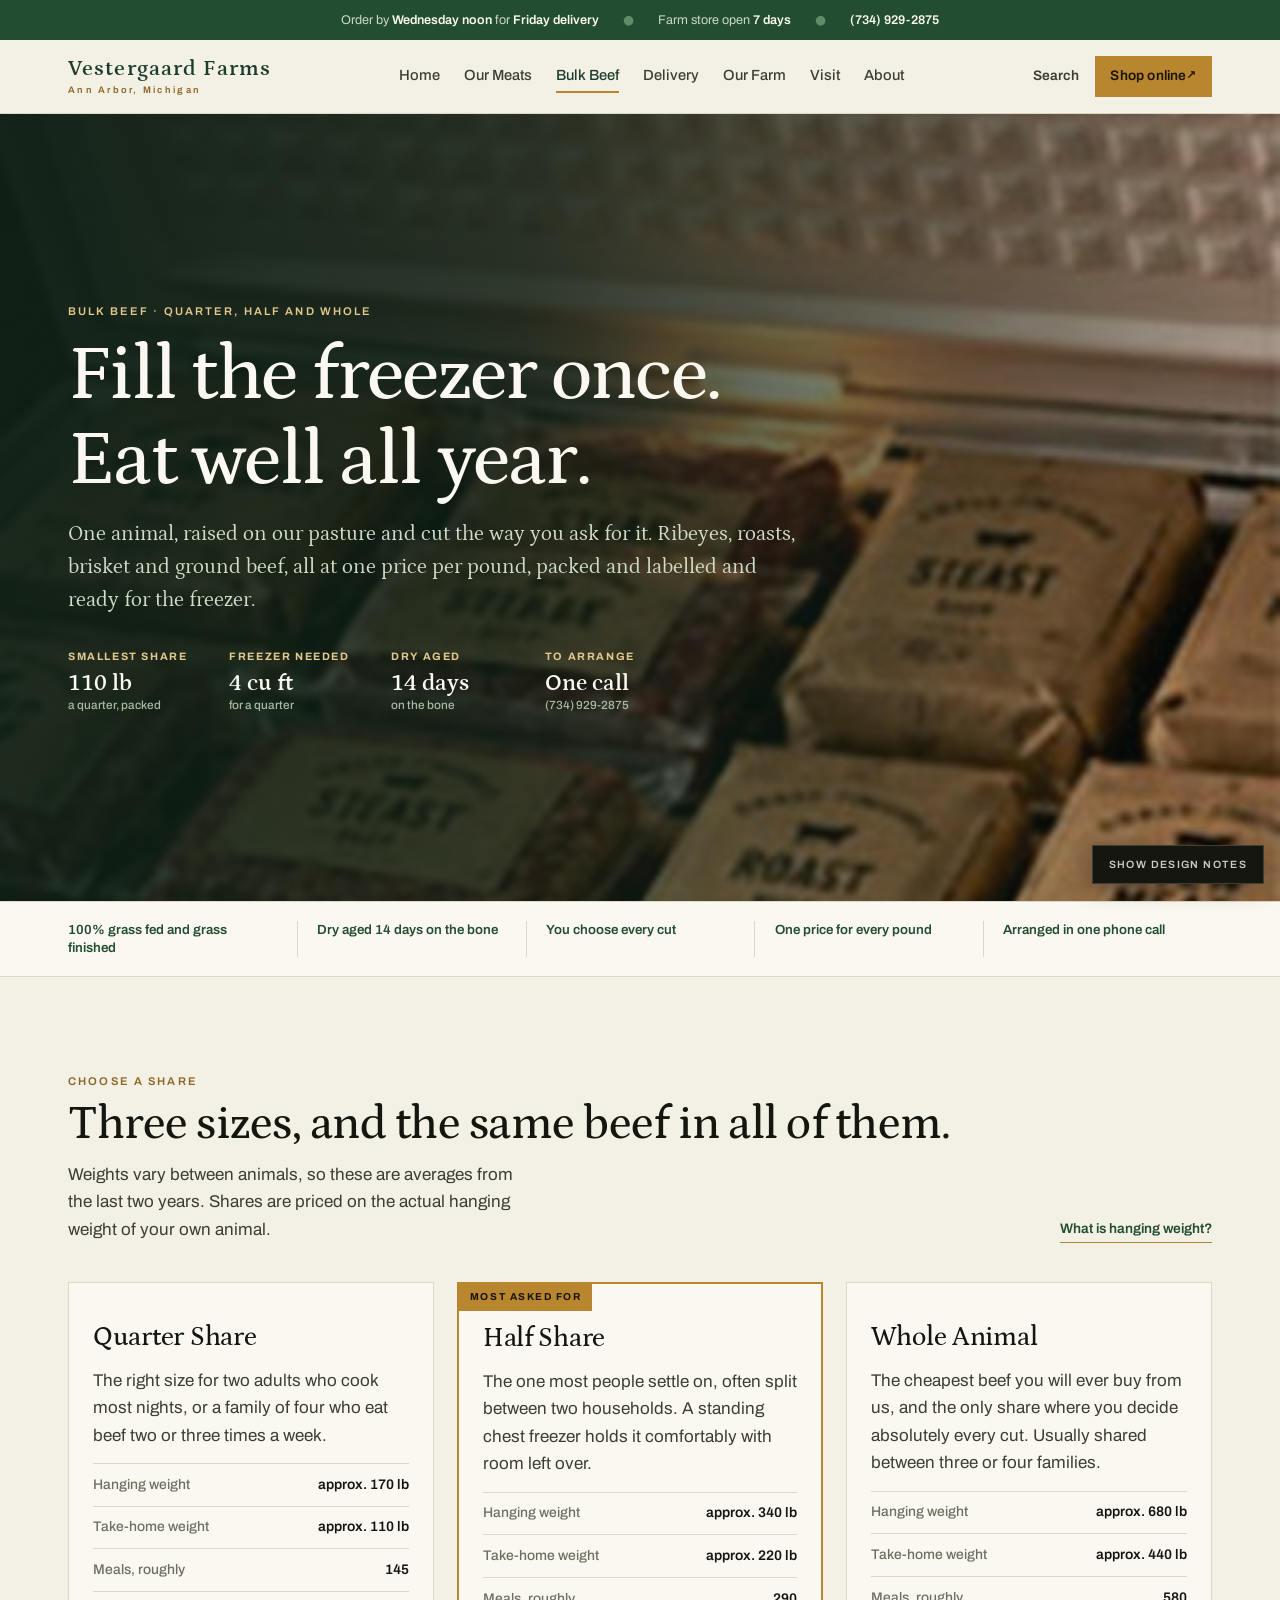
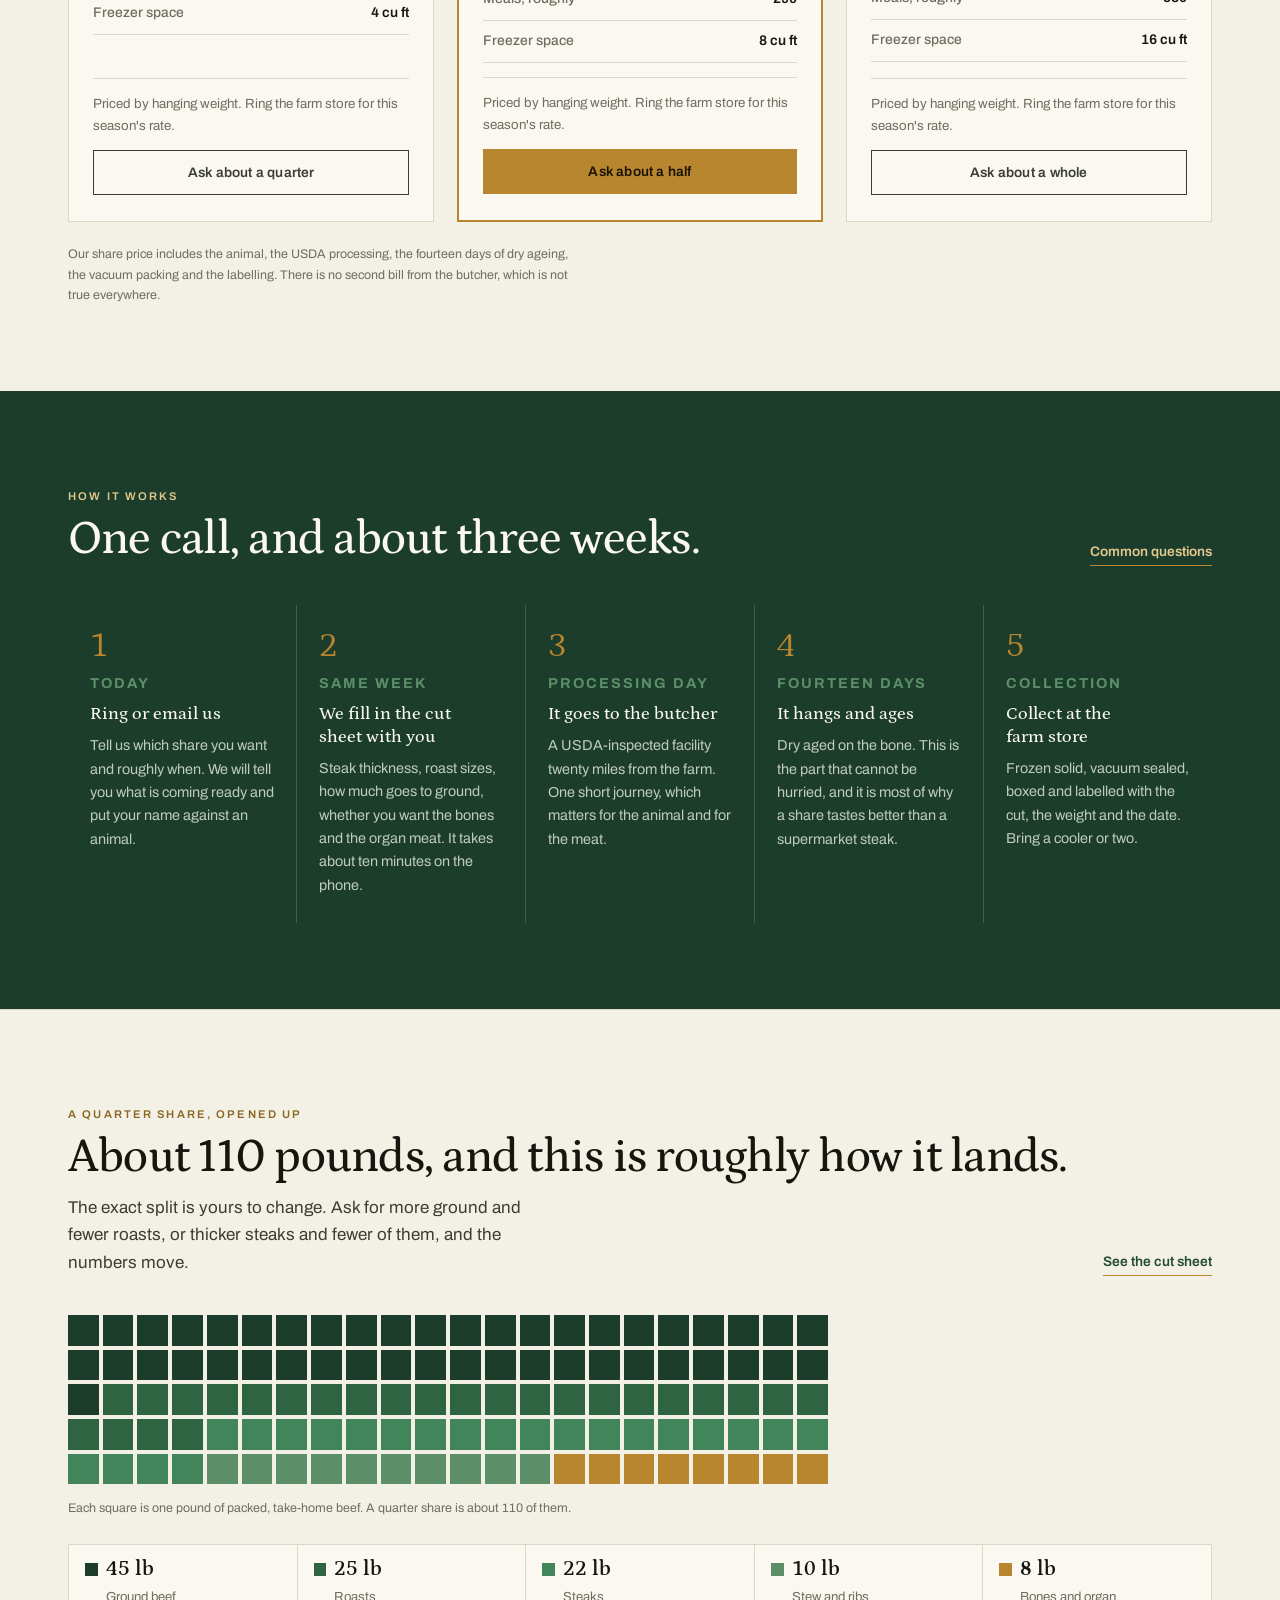
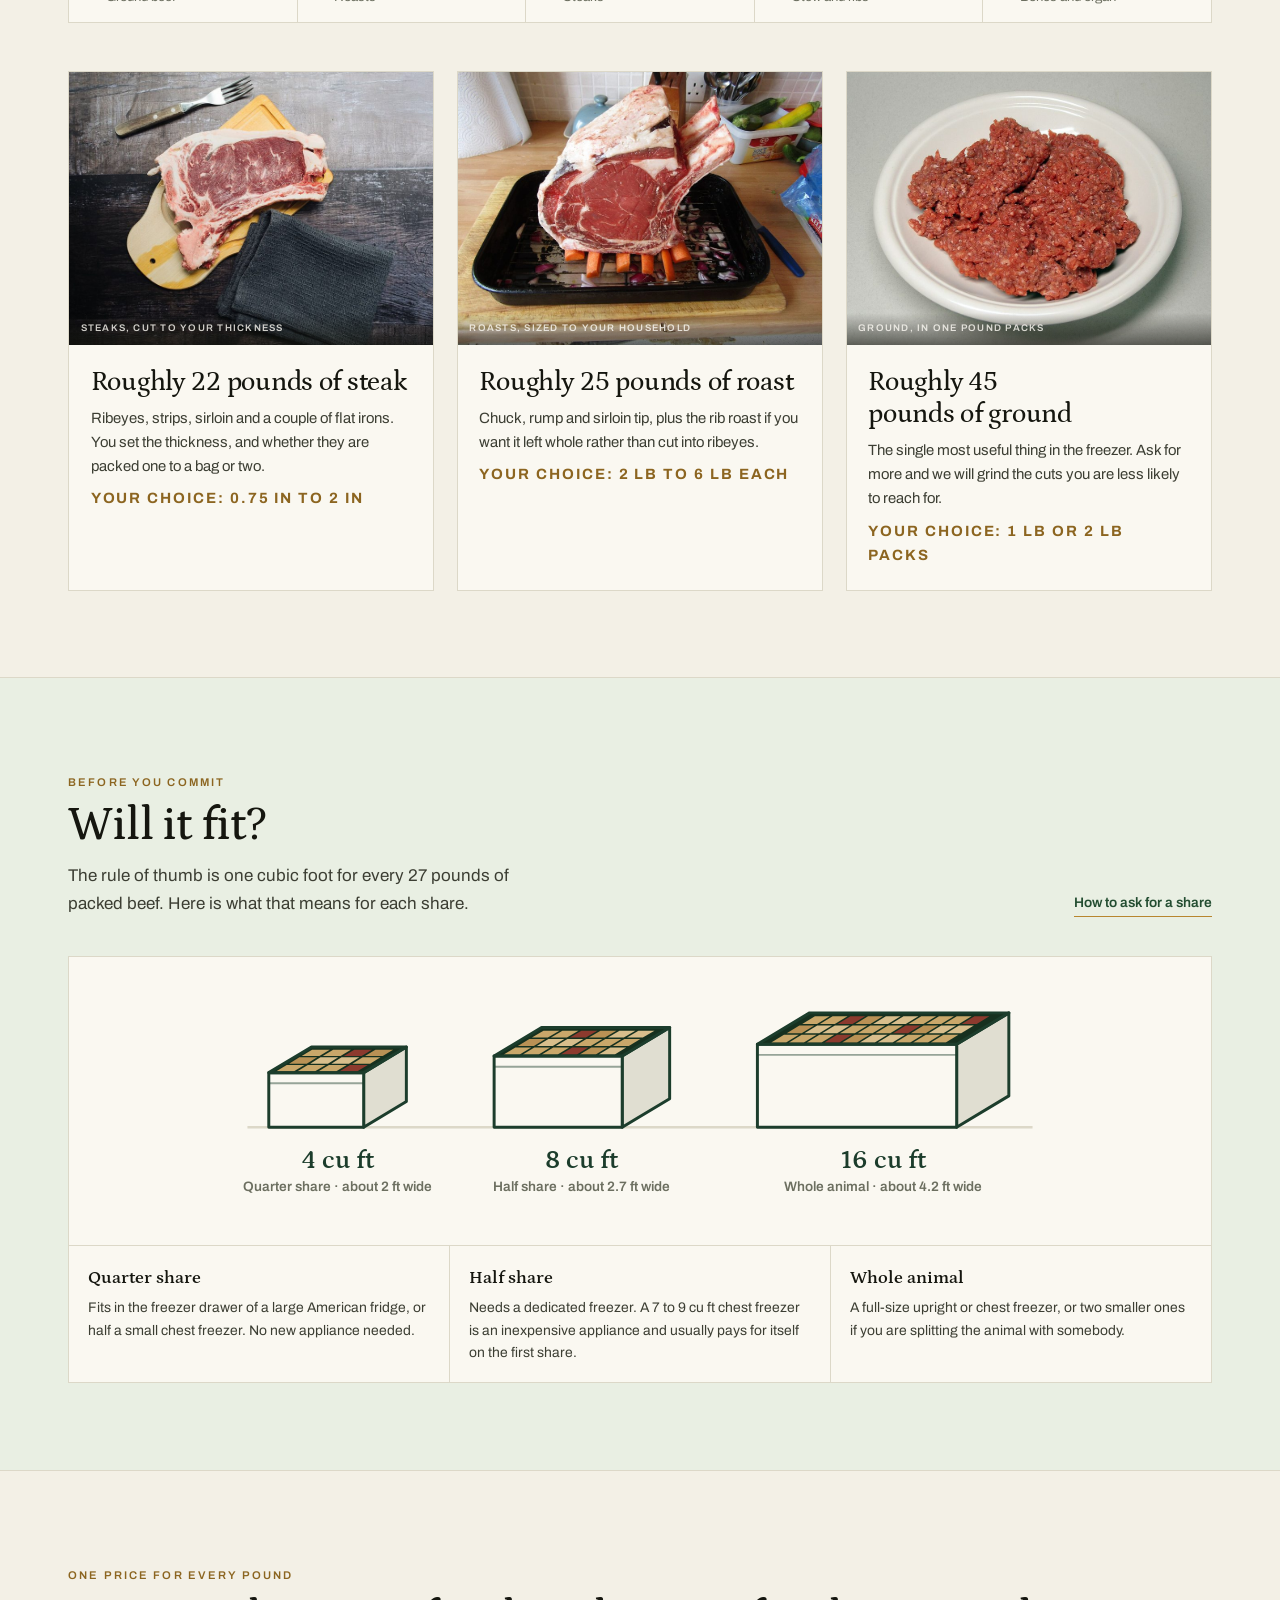
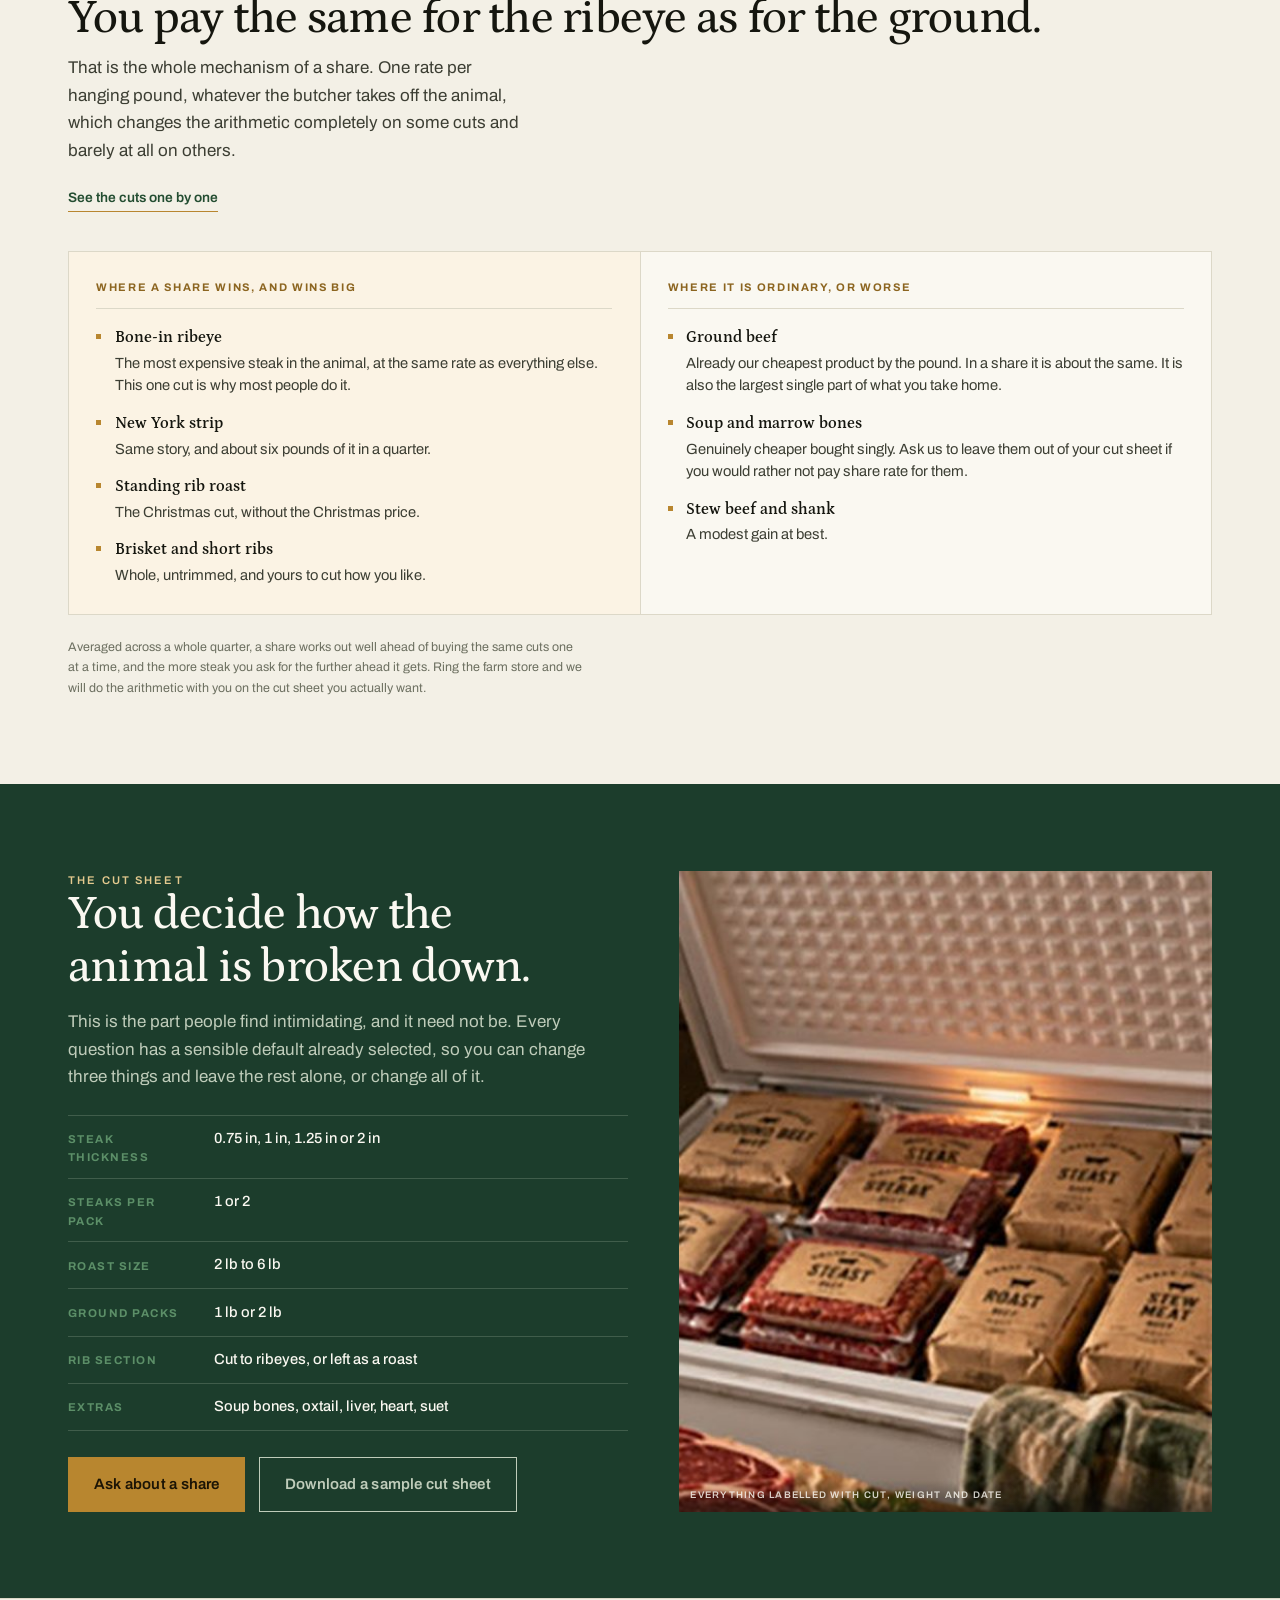
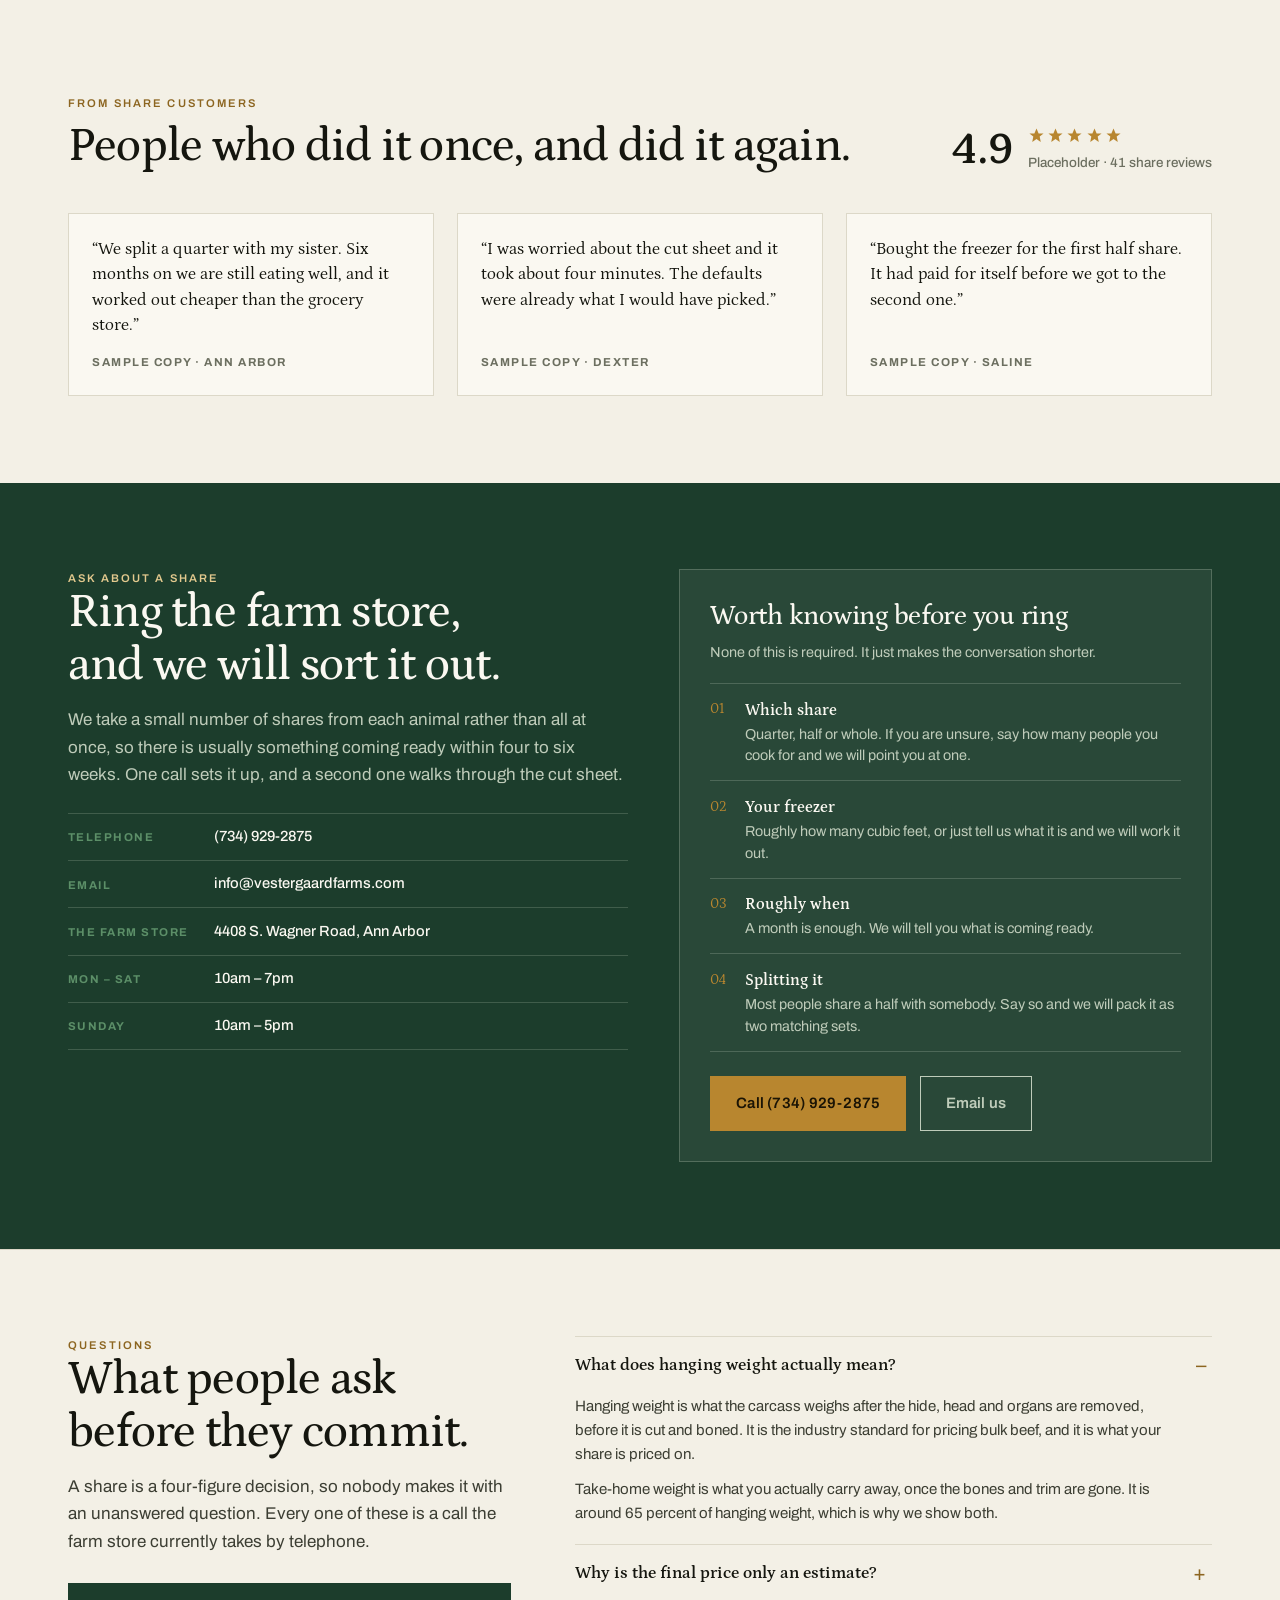
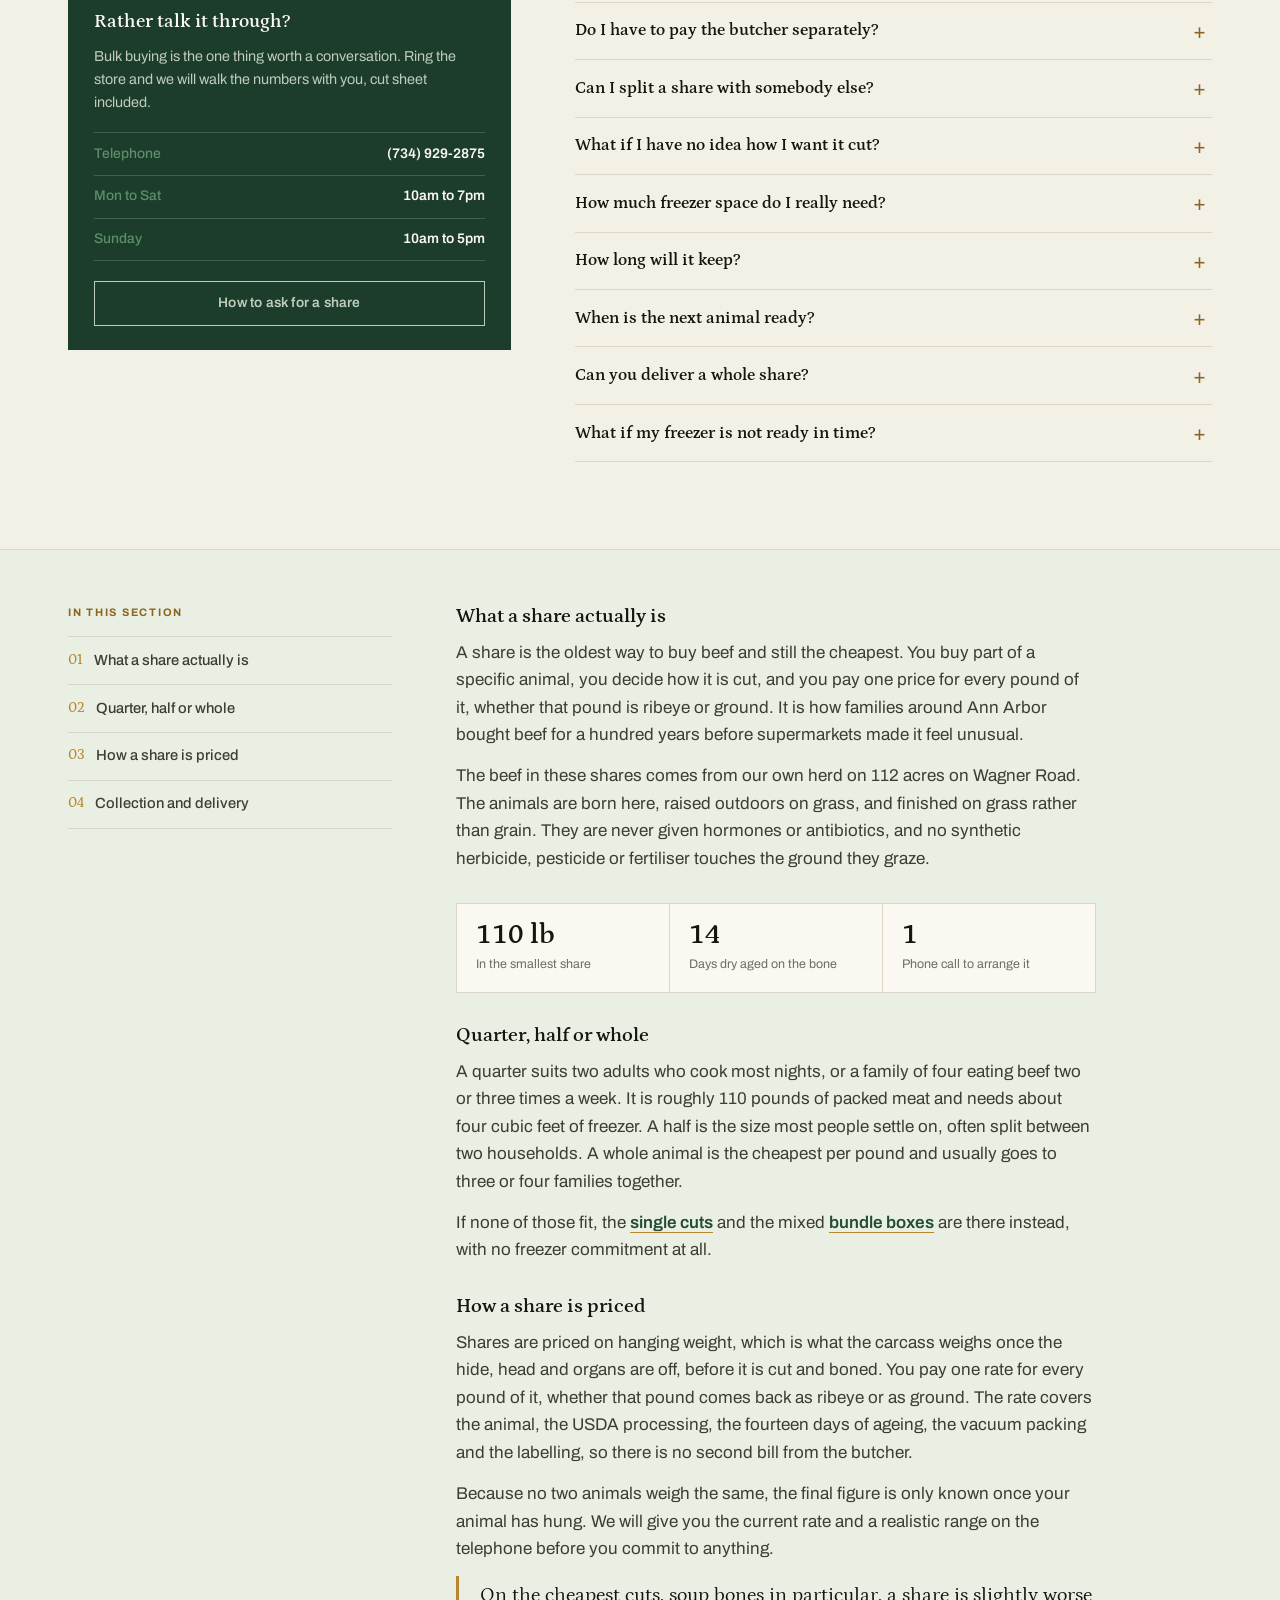
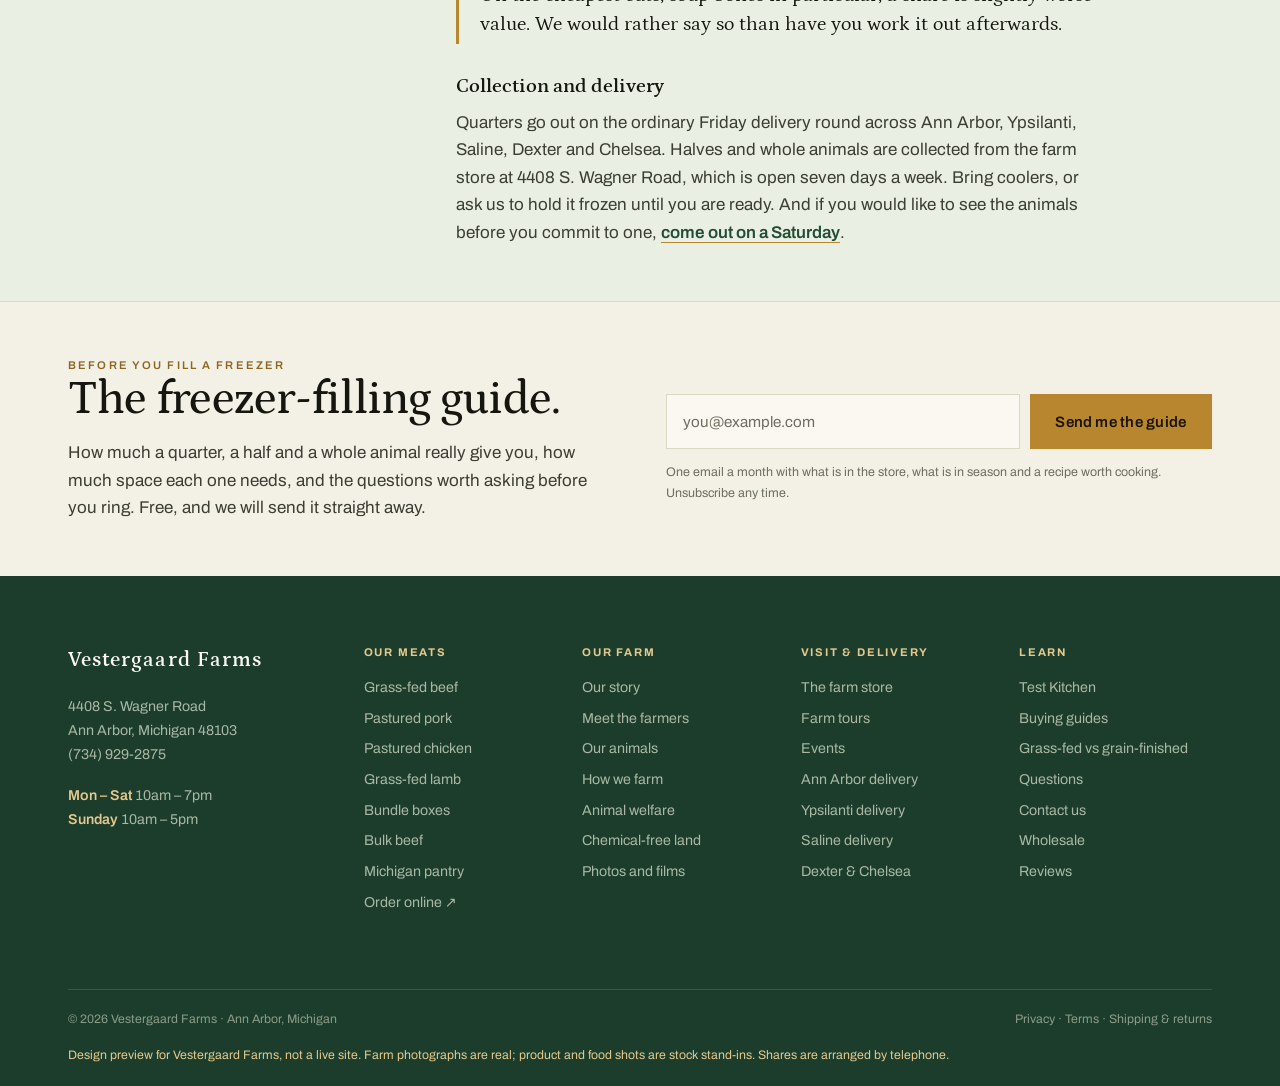
==== commit 2d2b70da: "Refactor navigation and product presentation for improved user experience - Updated navigation links" ====
--- a/bulk-beef.html
+++ b/bulk-beef.html
@@ -4,7 +4,7 @@
 <meta charset="utf-8">
 <meta name="viewport" content="width=device-width, initial-scale=1">
 <title>Bulk Beef: Quarter, Half &amp; Whole Cow | Vestergaard Farms, Ann Arbor</title>
-<meta name="description" content="Buy a quarter, half or whole grass-fed cow from Vestergaard Farms in Ann Arbor, Michigan. See hanging weight, take-home weight, freezer space and price per pound, then reserve online in two minutes.">
+<meta name="description" content="Quarter, half and whole grass-fed beef shares from Vestergaard Farms in Ann Arbor, Michigan. Hanging weight, take-home weight, freezer space, how the cut sheet works, and how to ask for one.">
 <link rel="preconnect" href="https://fonts.googleapis.com">
 <link rel="preconnect" href="https://fonts.gstatic.com" crossorigin>
 <link href="https://fonts.googleapis.com/css2?family=Archivo:wght@400;500;600;700&family=Petrona:ital,wght@0,400;0,500;0,600;0,700;1,400&display=swap" rel="stylesheet">
@@ -31,15 +31,15 @@
   <div class="wrap">
     <a class="mark" href="index.html">Vestergaard Farms<small>Ann Arbor, Michigan</small></a>
     <nav class="nav" aria-label="Primary">
-      <a href="shop-grass-fed-beef.html">Shop</a><a href="bulk-beef.html" aria-current="page">Bulk Beef</a>
+      <a href="index.html">Home</a><a href="shop-grass-fed-beef.html">Our Meats</a>
+      <a href="bulk-beef.html" aria-current="page">Bulk Beef</a><a href="index.html#delivery">Delivery</a>
       <a href="index.html#farm">Our Farm</a><a href="index.html#visit">Visit</a>
-      <a href="index.html#delivery">Delivery</a><a href="index.html#kitchen">Test Kitchen</a>
       <a href="index.html#about">About</a>
     </nav>
     <div class="tools">
       <a class="hide-xs" href="#">Search</a>
-      <a class="hide-xs" href="#">Account</a>
-      <a class="cart" href="#">Cart <span class="num">(0)</span></a>
+      <a class="btn btn--gold btn--sm" href="https://app.barn2door.com/QAELV/all" target="_blank" rel="noopener">
+        Shop online <span class="ext" aria-hidden="true">&#8599;</span></a>
     </div>
   </div>
 </header>
@@ -54,14 +54,14 @@
   <div class="wrap pagehead__inner">
     <p class="eyebrow eyebrow--lt">Bulk beef &middot; Quarter, half and whole</p>
     <h1 class="h-xl">Fill the freezer once. Eat well all year.</h1>
-    <p class="lede">One animal, raised on our pasture, cut the way you ask for it. A quarter
-      brings ribeyes, roasts and ground beef down to about $8.90 a pound, which is roughly a
-      third of what the same steak costs by the piece.</p>
+    <p class="lede">One animal, raised on our pasture and cut the way you ask for it.
+      Ribeyes, roasts, brisket and ground beef, all at one price per pound, packed and
+      labelled and ready for the freezer.</p>
     <dl class="keyfacts">
-      <div><dt>From</dt><dd class="num">$8.11<small>per pound, whole</small></dd></div>
-      <div><dt>Deposit</dt><dd class="num">$250<small>reserves a quarter</small></dd></div>
-      <div><dt>Ready in</dt><dd class="num">18 days<small>from reserving</small></dd></div>
-      <div><dt>Freezer</dt><dd class="num">4 cu ft<small>for a quarter</small></dd></div>
+      <div><dt>Smallest share</dt><dd class="num">110 lb<small>a quarter, packed</small></dd></div>
+      <div><dt>Freezer needed</dt><dd class="num">4 cu ft<small>for a quarter</small></dd></div>
+      <div><dt>Dry aged</dt><dd class="num">14 days<small>on the bone</small></dd></div>
+      <div><dt>To arrange</dt><dd class="num">One call<small>(734) 929-2875</small></dd></div>
     </dl>
   </div>
 </section>
@@ -74,7 +74,7 @@
       <li>Dry aged 14 days on the bone</li>
       <li>You choose every cut</li>
       <li>One price for every pound</li>
-      <li>Reserve online in two minutes</li>
+      <li>Arranged in one phone call</li>
     </ul>
   </div>
 </div>
@@ -82,22 +82,23 @@
 <!-- ══════════════════════════════════════════ the three shares -->
 <section class="band" id="shares">
   <div class="wrap">
-    <div class="note"><b>This page replaces the PDF</b>Today, buying in bulk means
-      downloading a PDF, printing it, filling it in by hand and then working through a
-      five-step process on the telephone. Everything on this page exists so that a person
-      who has never called a farm can understand the offer, price it and reserve it at
-      eleven o'clock at night without speaking to anybody.</div>
-
-    <div class="note"><b>Placeholder prices</b>These are realistic figures for grass-fed
-      bulk beef in southeast Michigan, but they are ours, not yours. Send us the current
-      rate per hanging pound and the processing fee and we will put the real numbers in.</div>
+    <div class="note"><b>This page replaces the PDF</b>Today, understanding a share means
+      downloading a PDF and printing it. Shares are still arranged by telephone, and nothing
+      about that changes. What changes is that somebody can now read this page at eleven at
+      night, understand exactly what a quarter is, work out whether it fits their freezer,
+      and ring you already knowing what to ask for.</div>
+
+    <div class="note"><b>No prices on this page, deliberately</b>Share pricing moves with the
+      animal and the hanging weight, so a number printed here would be wrong within a season.
+      The page carries what does not change: the weights, the yield, the freezer space and
+      the process. The rate comes up in the conversation.</div>
 
     <div class="head">
       <div>
         <p class="eyebrow">Choose a share</p>
-        <h2 class="h-lg">Three sizes. The bigger the share, the lower the pound.</h2>
-        <p>Weights vary between animals, so these are the averages from the last two years.
-          You are invoiced on the actual hanging weight of your own animal.</p>
+        <h2 class="h-lg">Three sizes, and the same beef in all of them.</h2>
+        <p>Weights vary between animals, so these are averages from the last two years.
+          Shares are priced on the actual hanging weight of your own animal.</p>
       </div>
       <a class="link-more" href="#faq">What is hanging weight?</a>
     </div>
@@ -114,17 +115,15 @@
             <div><dt>Take-home weight</dt><dd class="num">approx. 110 lb</dd></div>
             <div><dt>Meals, roughly</dt><dd class="num">145</dd></div>
             <div><dt>Freezer space</dt><dd class="num">4 cu ft</dd></div>
-            <div><dt>Deposit today</dt><dd class="num">$250</dd></div>
-            <div><dt>Estimated total</dt><dd class="num">$978</dd></div>
           </dl>
-          <p class="share__price"><span class="share__amt num">$8.90</span>
-            <span class="share__per num">per take-home pound</span></p>
-          <a class="btn btn--ghost btn--sm btn--block" href="#reserve">Reserve a quarter</a>
+          <p class="share__ask">Priced by hanging weight. Ring the farm store for
+            this season's rate.</p>
+          <a class="btn btn--ghost btn--sm btn--block" href="#ask">Ask about a quarter</a>
         </div>
       </article>
 
       <article class="share share--feature">
-        <p class="share__tag">Most reserved</p>
+        <p class="share__tag">Most asked for</p>
         <div class="share__pad">
           <h3 class="h-md">Half Share</h3>
           <p>The one most people settle on, often split between two households. A standing
@@ -134,12 +133,10 @@
             <div><dt>Take-home weight</dt><dd class="num">approx. 220 lb</dd></div>
             <div><dt>Meals, roughly</dt><dd class="num">290</dd></div>
             <div><dt>Freezer space</dt><dd class="num">8 cu ft</dd></div>
-            <div><dt>Deposit today</dt><dd class="num">$450</dd></div>
-            <div><dt>Estimated total</dt><dd class="num">$1,870</dd></div>
           </dl>
-          <p class="share__price"><span class="share__amt num">$8.50</span>
-            <span class="share__per num">per take-home pound</span></p>
-          <a class="btn btn--gold btn--sm btn--block" href="#reserve">Reserve a half</a>
+          <p class="share__ask">Priced by hanging weight. Ring the farm store for
+            this season's rate.</p>
+          <a class="btn btn--gold btn--sm btn--block" href="#ask">Ask about a half</a>
         </div>
       </article>
 
@@ -153,20 +150,18 @@
             <div><dt>Take-home weight</dt><dd class="num">approx. 440 lb</dd></div>
             <div><dt>Meals, roughly</dt><dd class="num">580</dd></div>
             <div><dt>Freezer space</dt><dd class="num">16 cu ft</dd></div>
-            <div><dt>Deposit today</dt><dd class="num">$850</dd></div>
-            <div><dt>Estimated total</dt><dd class="num">$3,570</dd></div>
           </dl>
-          <p class="share__price"><span class="share__amt num">$8.11</span>
-            <span class="share__per num">per take-home pound</span></p>
-          <a class="btn btn--ghost btn--sm btn--block" href="#reserve">Reserve a whole</a>
+          <p class="share__ask">Priced by hanging weight. Ring the farm store for
+            this season's rate.</p>
+          <a class="btn btn--ghost btn--sm btn--block" href="#ask">Ask about a whole</a>
         </div>
       </article>
 
     </div>
 
-    <p class="fineprint" style="margin-top:1.4rem;max-width:70ch">Every total above includes
-      the animal, the USDA processing, the dry ageing, the vacuum packing and the labelling.
-      There is no second bill from the butcher.</p>
+    <p class="fineprint" style="margin-top:1.4rem;max-width:74ch">Our share price includes
+      the animal, the USDA processing, the fourteen days of dry ageing, the vacuum packing and
+      the labelling. There is no second bill from the butcher, which is not true everywhere.</p>
   </div>
 </section>
 
@@ -180,7 +175,7 @@
     <div class="head">
       <div>
         <p class="eyebrow eyebrow--lt">How it works</p>
-        <h2 class="h-lg">Reserved tonight, in your freezer in under three weeks.</h2>
+        <h2 class="h-lg">One call, and about three weeks.</h2>
       </div>
       <a class="link-more" href="#faq">Common questions</a>
     </div>
@@ -188,29 +183,29 @@
     <div class="tl">
       <div class="tl__step"><span class="tl__n num">1</span>
         <p class="tl__when">Today</p>
-        <h3 class="h-sm">Reserve online</h3>
-        <p>Pick a share, pay the deposit, done. No form to print, no phone call, no waiting
-          for somebody to call you back.</p></div>
+        <h3 class="h-sm">Ring or email us</h3>
+        <p>Tell us which share you want and roughly when. We will tell you what is coming
+          ready and put your name against an animal.</p></div>
       <div class="tl__step"><span class="tl__n num">2</span>
-        <p class="tl__when">Within a week</p>
-        <h3 class="h-sm">Fill in your cut sheet</h3>
+        <p class="tl__when">Same week</p>
+        <h3 class="h-sm">We fill in the cut sheet with you</h3>
         <p>Steak thickness, roast sizes, how much goes to ground, whether you want the bones
-          and the organ meat. Online, with a sensible default already chosen.</p></div>
+          and the organ meat. It takes about ten minutes on the phone.</p></div>
       <div class="tl__step"><span class="tl__n num">3</span>
         <p class="tl__when">Processing day</p>
-        <h3 class="h-sm">We take it to the butcher</h3>
-        <p>A USDA-inspected facility twenty miles from the farm. One short journey, then
-          fourteen days hanging on the bone.</p></div>
+        <h3 class="h-sm">It goes to the butcher</h3>
+        <p>A USDA-inspected facility twenty miles from the farm. One short journey, which
+          matters for the animal and for the meat.</p></div>
       <div class="tl__step"><span class="tl__n num">4</span>
-        <p class="tl__when">Day 16</p>
-        <h3 class="h-sm">Final weight, final invoice</h3>
-        <p>You are billed on the actual hanging weight of your animal, minus the deposit you
-          have already paid. Nothing else is added.</p></div>
+        <p class="tl__when">Fourteen days</p>
+        <h3 class="h-sm">It hangs and ages</h3>
+        <p>Dry aged on the bone. This is the part that cannot be hurried, and it is most of
+          why a share tastes better than a supermarket steak.</p></div>
       <div class="tl__step"><span class="tl__n num">5</span>
-        <p class="tl__when">Day 18</p>
-        <h3 class="h-sm">Collect, or we deliver</h3>
+        <p class="tl__when">Collection</p>
+        <h3 class="h-sm">Collect at the farm store</h3>
         <p>Frozen solid, vacuum sealed, boxed and labelled with the cut, the weight and the
-          date. Collect at the farm store or take a Friday delivery.</p></div>
+          date. Bring a cooler or two.</p></div>
     </div>
   </div>
 </section>
@@ -300,7 +295,7 @@
         <p>The rule of thumb is one cubic foot for every 27 pounds of packed beef. Here is
           what that means for each share.</p>
       </div>
-      <a class="link-more" href="#reserve">Reserve a share</a>
+      <a class="link-more" href="#ask">How to ask for a share</a>
     </div>
 
     <div class="frzfig">
@@ -398,64 +393,60 @@
     <div class="frzcap">
       <div><b>Quarter share</b><p>Fits in the freezer drawer of a large American fridge, or
         half a small chest freezer. No new appliance needed.</p></div>
-      <div><b>Half share</b><p>Needs a dedicated freezer. A 7 to 9 cu ft chest freezer costs
-        about $220 and pays for itself on the first share.</p></div>
+      <div><b>Half share</b><p>Needs a dedicated freezer. A 7 to 9 cu ft chest freezer is an
+        inexpensive appliance and usually pays for itself on the first share.</p></div>
       <div><b>Whole animal</b><p>A full-size upright or chest freezer, or two smaller ones if
         you are splitting the animal with somebody.</p></div>
     </div>
   </div>
 </section>
 
-<!-- ══════════════════════════════════════════ the price argument -->
+<!-- ══════════════════════════════════════════ one price -->
 <section class="band rule-top" id="value">
   <div class="wrap">
-    <div class="note"><b>Honest maths beats a sales pitch</b>The last row of this table shows
-      a cut where a share costs more than the shop. Leaving it in is what makes the other
-      four rows believable, and it is the kind of candour that gets a page shared.</div>
+    <div class="note"><b>Honest framing beats a sales pitch</b>The right-hand column below
+      names the cuts where a share is <em>not</em> the cheapest option. Leaving that in is
+      what makes the left-hand column believable, and it is the kind of candour that gets a
+      page shared and linked to.</div>
 
     <div class="head">
       <div>
         <p class="eyebrow">One price for every pound</p>
         <h2 class="h-lg">You pay the same for the ribeye as for the ground.</h2>
-        <p>That is the whole trick of buying a share. It is a very good deal on the cuts
-          that are usually expensive, and an ordinary deal on the cuts that are usually
-          cheap.</p>
-      </div>
-      <a class="link-more" href="shop-grass-fed-beef.html">Compare with single cuts</a>
-    </div>
-
-    <div class="tbl-scroll">
-      <table class="tbl">
-        <caption>Quarter share at $8.90 per take-home pound, against our own single-cut prices.</caption>
-        <thead>
-          <tr><th scope="col">Cut</th><th scope="col">In a share</th>
-            <th scope="col">Bought singly</th><th scope="col">Difference</th>
-            <th scope="col">On 110 lb</th></tr>
-        </thead>
-        <tbody>
-          <tr class="is-best"><th scope="row">Bone-in ribeye</th><td class="num">$8.90 / lb</td>
-            <td class="num">$28.00 / lb</td><td class="num">you save $19.10</td>
-            <td>the reason people do this</td></tr>
-          <tr class="is-best"><th scope="row">New York strip</th><td class="num">$8.90 / lb</td>
-            <td class="num">$26.00 / lb</td><td class="num">you save $17.10</td>
-            <td>about 6 lb in a quarter</td></tr>
-          <tr class="is-best"><th scope="row">Chuck roast</th><td class="num">$8.90 / lb</td>
-            <td class="num">$12.95 / lb</td><td class="num">you save $4.05</td>
-            <td>about 12 lb in a quarter</td></tr>
-          <tr><th scope="row">Ground beef</th><td class="num">$8.90 / lb</td>
-            <td class="num">$9.50 / lb</td><td class="num">you save $0.60</td>
-            <td>the largest share by weight</td></tr>
-          <tr><th scope="row">Soup bones</th><td class="num">$8.90 / lb</td>
-            <td class="num">$5.50 / lb</td><td class="num">costs $3.40 more</td>
-            <td>leave them out if you like</td></tr>
-        </tbody>
-      </table>
-    </div>
-
-    <p class="fineprint" style="margin-top:1.2rem;max-width:70ch">Across a whole quarter, the
-      saving against buying the same cuts one at a time comes to a little over $700. That
-      figure is the honest reason to do this, and it is the one the current website never
-      puts in front of anybody.</p>
+        <p>That is the whole mechanism of a share. One rate per hanging pound, whatever the
+          butcher takes off the animal, which changes the arithmetic completely on some cuts
+          and barely at all on others.</p>
+      </div>
+      <a class="link-more" href="shop-grass-fed-beef.html">See the cuts one by one</a>
+    </div>
+
+    <div class="tradeoff">
+      <div class="tradeoff__col tradeoff__col--win">
+        <p class="tradeoff__head">Where a share wins, and wins big</p>
+        <ul>
+          <li><b>Bone-in ribeye</b> The most expensive steak in the animal, at the same rate
+            as everything else. This one cut is why most people do it.</li>
+          <li><b>New York strip</b> Same story, and about six pounds of it in a quarter.</li>
+          <li><b>Standing rib roast</b> The Christmas cut, without the Christmas price.</li>
+          <li><b>Brisket and short ribs</b> Whole, untrimmed, and yours to cut how you like.</li>
+        </ul>
+      </div>
+      <div class="tradeoff__col">
+        <p class="tradeoff__head">Where it is ordinary, or worse</p>
+        <ul>
+          <li><b>Ground beef</b> Already our cheapest product by the pound. In a share it is
+            about the same. It is also the largest single part of what you take home.</li>
+          <li><b>Soup and marrow bones</b> Genuinely cheaper bought singly. Ask us to leave
+            them out of your cut sheet if you would rather not pay share rate for them.</li>
+          <li><b>Stew beef and shank</b> A modest gain at best.</li>
+        </ul>
+      </div>
+    </div>
+
+    <p class="fineprint" style="margin-top:1.4rem;max-width:74ch">Averaged across a whole
+      quarter, a share works out well ahead of buying the same cuts one at a time, and the
+      more steak you ask for the further ahead it gets. Ring the farm store and we will do
+      the arithmetic with you on the cut sheet you actually want.</p>
   </div>
 </section>
 
@@ -483,7 +474,7 @@
           <div><dt>Extras</dt><dd>Soup bones, oxtail, liver, heart, suet</dd></div>
         </dl>
         <div class="cta-row" style="margin-top:1.6rem">
-          <a class="btn btn--gold" href="#reserve">Start a reservation</a>
+          <a class="btn btn--gold" href="#ask">Ask about a share</a>
           <a class="btn btn--ghost" href="#">Download a sample cut sheet</a>
         </div>
       </div>
@@ -538,61 +529,47 @@
   </div>
 </section>
 
-<!-- ══════════════════════════════════════════ reserve -->
-<section class="band band--dark" id="reserve">
-  <div class="wrap">
-    <div class="note"><b>Two minutes, and no telephone</b>The deposit is the only payment
-      taken here. The balance is invoiced once the animal has hung and the real weight is
-      known, which is the only honest way to do it.</div>
-
-    <div class="reserve">
-      <div>
-        <p class="eyebrow eyebrow--lt">Reserve a share</p>
-        <h2 class="h-lg">Hold one from the next processing date.</h2>
-        <p class="prose" style="margin-top:.85rem">Deposits are refundable up to fourteen days
-          before your animal goes to the butcher. We take a limited number of shares each
-          month, because there are only so many animals ready at once.</p>
+<!-- ══════════════════════════════════════════ ask -->
+<section class="band band--dark" id="ask">
+  <div class="wrap">
+    <div class="note"><b>No form, because there is no form</b>Shares are arranged by
+      telephone, and that is the right way to sell something that needs a cut sheet. What
+      this page does is make sure the person calling already knows what a quarter is, whether
+      it fits their freezer, and roughly what they want, so the call is five minutes rather
+      than twenty-five.</div>
+
+    <div class="split split--stretch">
+      <div>
+        <p class="eyebrow eyebrow--lt">Ask about a share</p>
+        <h2 class="h-lg">Ring the farm store, and we will sort it out.</h2>
+        <p class="prose" style="margin-top:.85rem">We take a small number of shares from each
+          animal rather than all at once, so there is usually something coming ready within
+          four to six weeks. One call sets it up, and a second one walks through the cut sheet.</p>
         <dl class="facts">
-          <div><dt>Next date</dt><dd class="num">Third week of September</dd></div>
-          <div><dt>Shares left</dt><dd class="num">2 quarters, 1 half</dd></div>
-          <div><dt>Deposit</dt><dd class="num">$250 to $850</dd></div>
-          <div><dt>Balance due</dt><dd>On final weight, day 16</dd></div>
+          <div><dt>Telephone</dt><dd class="num">(734) 929-2875</dd></div>
+          <div><dt>Email</dt><dd>info@vestergaardfarms.com</dd></div>
+          <div><dt>The farm store</dt><dd>4408 S. Wagner Road, Ann Arbor</dd></div>
+          <div><dt>Mon &ndash; Sat</dt><dd class="num">10am &ndash; 7pm</dd></div>
+          <div><dt>Sunday</dt><dd class="num">10am &ndash; 5pm</dd></div>
         </dl>
       </div>
 
-      <div>
-        <form onsubmit="return false">
-          <div class="field-row">
-            <div class="field"><label for="fn">First name</label>
-              <input id="fn" type="text" autocomplete="given-name" placeholder="Jane"></div>
-            <div class="field"><label for="ln">Last name</label>
-              <input id="ln" type="text" autocomplete="family-name" placeholder="Miller"></div>
-          </div>
-          <div class="field"><label for="em">Email</label>
-            <input id="em" type="email" autocomplete="email" placeholder="you@example.com"></div>
-          <div class="field"><label for="ph">Telephone</label>
-            <input id="ph" type="tel" autocomplete="tel" placeholder="(734) 000-0000"></div>
-          <div class="field-row">
-            <div class="field"><label for="sz">Share size</label>
-              <select id="sz">
-                <option>Quarter share, deposit $250</option>
-                <option selected>Half share, deposit $450</option>
-                <option>Whole animal, deposit $850</option>
-              </select></div>
-            <div class="field"><label for="mo">Preferred month</label>
-              <select id="mo">
-                <option selected>September 2026</option>
-                <option>October 2026</option>
-                <option>November 2026</option>
-                <option>Whenever one is ready</option>
-              </select></div>
-          </div>
-          <div class="field"><label for="nt">Anything we should know</label>
-            <textarea id="nt" rows="3" placeholder="Splitting it with a neighbour, collecting rather than delivery, and so on"></textarea></div>
-          <button class="btn btn--gold btn--block" type="submit">Continue to deposit</button>
-          <p class="fineprint" style="color:#8B9C87">This is a design preview, so nothing is
-            submitted and no payment details are collected anywhere on this page.</p>
-        </form>
+      <div class="askcard">
+        <h3 class="h-md">Worth knowing before you ring</h3>
+        <p>None of this is required. It just makes the conversation shorter.</p>
+        <ol class="asklist">
+          <li><b>Which share</b> Quarter, half or whole. If you are unsure, say how many
+            people you cook for and we will point you at one.</li>
+          <li><b>Your freezer</b> Roughly how many cubic feet, or just tell us what it is and
+            we will work it out.</li>
+          <li><b>Roughly when</b> A month is enough. We will tell you what is coming ready.</li>
+          <li><b>Splitting it</b> Most people share a half with somebody. Say so and we will
+            pack it as two matching sets.</li>
+        </ol>
+        <div class="cta-row" style="margin-top:1.5rem">
+          <a class="btn btn--gold" href="tel:+17349292875">Call (734) 929-2875</a>
+          <a class="btn btn--ghost" href="mailto:info@vestergaardfarms.com">Email us</a>
+        </div>
       </div>
     </div>
   </div>
@@ -619,10 +596,10 @@
             walk the numbers with you, cut sheet included.</p>
           <dl>
             <div><dt>Telephone</dt><dd class="num">(734) 929-2875</dd></div>
-            <div><dt>Next date</dt><dd class="num">Third week of Sept</dd></div>
-            <div><dt>Shares left</dt><dd class="num">2 quarters, 1 half</dd></div>
+            <div><dt>Mon to Sat</dt><dd class="num">10am to 7pm</dd></div>
+            <div><dt>Sunday</dt><dd class="num">10am to 5pm</dd></div>
           </dl>
-          <a class="btn btn--ghost btn--sm btn--block" href="#reserve">Reserve a share</a>
+          <a class="btn btn--ghost btn--sm btn--block" href="#ask">How to ask for a share</a>
         </div>
       </div>
 
@@ -631,7 +608,7 @@
           <summary>What does hanging weight actually mean?</summary>
           <div class="faq__a"><p>Hanging weight is what the carcass weighs after the hide, head
             and organs are removed, before it is cut and boned. It is the industry standard for
-            pricing bulk beef, and it is what you are invoiced on.</p>
+            pricing bulk beef, and it is what your share is priced on.</p>
             <p>Take-home weight is what you actually carry away, once the bones and trim are
               gone. It is around 65 percent of hanging weight, which is why we show both.</p></div>
         </details>
@@ -646,14 +623,14 @@
           <summary>Do I have to pay the butcher separately?</summary>
           <div class="faq__a"><p>No. A lot of farms quote a low price per pound and then leave
             you to settle a second bill at the processor. Our totals include the processing, the
-            fourteen days of dry ageing, the vacuum packing and the labelling. One invoice, from
+            fourteen days of dry ageing, the vacuum packing and the labelling. One bill, from
             us.</p></div>
         </details>
         <details>
           <summary>Can I split a share with somebody else?</summary>
-          <div class="faq__a"><p>Yes, and most people do. Tell us in the notes when you reserve
-            and we will pack it as two matching sets so there is nothing to divide up on the
-            driveway. Whoever reserves it pays, and settles up privately afterwards.</p></div>
+          <div class="faq__a"><p>Yes, and most people do. Mention it when you ring and we will
+            pack it as two matching sets, so there is nothing to divide up on the driveway.
+            Whoever arranges it settles with us, and the two of you sort it out privately.</p></div>
         </details>
         <details>
           <summary>What if I have no idea how I want it cut?</summary>
@@ -676,9 +653,9 @@
         <details>
           <summary>When is the next animal ready?</summary>
           <div class="faq__a"><p>We take shares from a small number of animals each month rather
-            than all at once, so there is usually something within four to six weeks. The next
-            date and the number of shares left are shown in the <a href="#reserve">reservation
-            panel</a>.</p></div>
+            than all at once, so there is usually something within four to six weeks. Ring the
+            farm store and we will tell you what is coming ready. Everything you need before
+            you call is <a href="#ask">further down this page</a>.</p></div>
         </details>
         <details>
           <summary>Can you deliver a whole share?</summary>
@@ -689,8 +666,8 @@
         <details>
           <summary>What if my freezer is not ready in time?</summary>
           <div class="faq__a"><p>We can hold a share frozen at the farm for up to three weeks
-            after processing at no charge. Tell us when you reserve, or ring the store once you
-            know.</p></div>
+            after processing at no charge. Mention it when you arrange the share, or ring the
+            store once you know.</p></div>
         </details>
       </div>
     </div>
@@ -706,7 +683,7 @@
         <ol>
           <li><a href="#b-what">What a share actually is</a></li>
           <li><a href="#b-size">Quarter, half or whole</a></li>
-          <li><a href="#b-cost">What it costs, and what it saves</a></li>
+          <li><a href="#b-cost">How a share is priced</a></li>
           <li><a href="#b-get">Collection and delivery</a></li>
         </ol>
       </nav>
@@ -723,9 +700,9 @@
           pesticide or fertiliser touches the ground they graze.</p>
 
         <div class="statline">
-          <div><b class="num">$8.11</b><span>Lowest price per pound</span></div>
-          <div><b class="num">18</b><span>Days from reserving</span></div>
-          <div><b class="num">$700+</b><span>Saved on a quarter</span></div>
+          <div><b class="num">110 lb</b><span>In the smallest share</span></div>
+          <div><b class="num">14</b><span>Days dry aged on the bone</span></div>
+          <div><b class="num">1</b><span>Phone call to arrange it</span></div>
         </div>
 
         <h3 id="b-size">Quarter, half or whole</h3>
@@ -738,11 +715,15 @@
           mixed <a href="index.html#shop">bundle boxes</a> are there instead, with no freezer
           commitment at all.</p>
 
-        <h3 id="b-cost">What it costs, and what it saves</h3>
-        <p>At $8.90 per take-home pound, a quarter share works out at a little over $700 less
-          than buying the same cuts one at a time. The saving is concentrated in the steaks:
-          ribeyes that sell for $28 a pound singly cost the same as the ground beef when they
-          come out of a share.</p>
+        <h3 id="b-cost">How a share is priced</h3>
+        <p>Shares are priced on hanging weight, which is what the carcass weighs once the hide,
+          head and organs are off, before it is cut and boned. You pay one rate for every pound
+          of it, whether that pound comes back as ribeye or as ground. The rate covers the
+          animal, the USDA processing, the fourteen days of ageing, the vacuum packing and the
+          labelling, so there is no second bill from the butcher.</p>
+        <p>Because no two animals weigh the same, the final figure is only known once your
+          animal has hung. We will give you the current rate and a realistic range on the
+          telephone before you commit to anything.</p>
 
         <p class="pull">On the cheapest cuts, soup bones in particular, a share is slightly
           worse value. We would rather say so than have you work it out afterwards.</p>
@@ -766,8 +747,8 @@
         <p class="eyebrow">Before you fill a freezer</p>
         <h2 class="h-lg">The freezer-filling guide.</h2>
         <p class="prose" style="margin-top:.75rem">How much a quarter, a half and a whole
-          animal really give you, how much space each one needs, and what it works out at
-          per pound. Free, and we will send it straight away.</p>
+          animal really give you, how much space each one needs, and the questions worth
+          asking before you ring. Free, and we will send it straight away.</p>
       </div>
       <div>
         <form class="form" onsubmit="return false">
@@ -793,11 +774,12 @@
         <p class="foot__addr"><b>Mon &ndash; Sat</b> <span class="num">10am &ndash; 7pm</span><br>
           <b>Sunday</b> <span class="num">10am &ndash; 5pm</span></p>
       </div>
-      <div><h4>Shop</h4><ul>
+      <div><h4>Our meats</h4><ul>
         <li><a href="shop-grass-fed-beef.html">Grass-fed beef</a></li><li><a href="#">Pastured pork</a></li>
         <li><a href="#">Pastured chicken</a></li><li><a href="#">Grass-fed lamb</a></li>
         <li><a href="#">Bundle boxes</a></li><li><a href="bulk-beef.html">Bulk beef</a></li>
-        <li><a href="#">Michigan pantry</a></li><li><a href="#">Gift cards</a></li></ul></div>
+        <li><a href="#">Michigan pantry</a></li>
+        <li><a href="https://app.barn2door.com/QAELV/all" target="_blank" rel="noopener">Order online &#8599;</a></li></ul></div>
       <div><h4>Our farm</h4><ul>
         <li><a href="#">Our story</a></li><li><a href="#">Meet the farmers</a></li>
         <li><a href="#">Our animals</a></li><li><a href="#">How we farm</a></li>
@@ -819,7 +801,7 @@
       <span>Privacy &middot; Terms &middot; Shipping &amp; returns</span>
       <span style="flex:1 1 100%;color:var(--gold-lt);padding-top:.3rem">
         Design preview for Vestergaard Farms, not a live site. Farm photographs are real;
-        product and food shots are stock stand-ins, and every price is a placeholder.</span>
+        product and food shots are stock stand-ins. Shares are arranged by telephone.</span>
     </div>
   </div>
 </footer>
--- a/assets/site.css
+++ b/assets/site.css
@@ -745,3 +745,55 @@
   .yrow__how{grid-column:2/-1;justify-self:start}
 }
 .yc__foot{padding:.95rem clamp(1.1rem,3vw,1.8rem);font-size:.79rem;color:var(--muted)}
+
+/* ------------------------------------------------------- off-site handoff */
+/* the store is a third-party platform, so every link that leaves says so */
+.ext{font-size:.85em;line-height:1;display:inline-block;transform:translateY(-1px)}
+.masthead .btn--sm{padding:.5rem .9rem}
+.handoff{display:grid;grid-template-columns:1.35fr 1fr;gap:clamp(1.6rem,4vw,3.2rem);
+  align-items:center}
+@media (max-width:860px){.handoff{grid-template-columns:1fr}}
+.handoff__act{display:flex;flex-direction:column;align-items:flex-start;gap:.9rem}
+.handoff__act .btn{font-size:1rem;padding:1.05rem 1.9rem}
+.handoff__act .fineprint{margin:0;max-width:34ch;color:#8B9C87}
+.bundle__go{margin-top:auto}
+/* cards describe a cut and hand off; they never transact */
+.prod__go{display:inline-flex;align-items:center;gap:.35rem;font-size:.84rem;
+  font-weight:600;color:var(--green);border-bottom:1.5px solid var(--gold);
+  padding-bottom:2px}
+.prod:hover .prod__go{color:var(--gold-dp)}
+.prod--gold .prod__go{color:var(--gold-dp)}
+.feature__note{font-size:.86rem;max-width:36ch;margin:0}
+.feature__foot{align-items:center}
+.share__ask{font-size:.83rem;color:var(--muted);margin-top:auto;padding-top:.9rem;
+  border-top:1px solid var(--rule)}
+
+/* ------------------------------------------------------------ trade-off */
+.tradeoff{display:grid;grid-template-columns:1fr 1fr;gap:1px;background:var(--rule);
+  border:1px solid var(--rule)}
+@media (max-width:860px){.tradeoff{grid-template-columns:1fr}}
+.tradeoff__col{background:var(--bone);padding:clamp(1.2rem,2.6vw,1.7rem)}
+.tradeoff__col--win{background:#FBF3E4}
+.tradeoff__head{font-size:.69rem;font-weight:700;letter-spacing:.15em;text-transform:uppercase;
+  color:var(--gold-dp);margin-bottom:1rem;padding-bottom:.7rem;
+  border-bottom:1px solid var(--rule)}
+.tradeoff li{position:relative;padding-left:1.15rem;margin-bottom:.85rem;font-size:.92rem;
+  line-height:1.55}
+.tradeoff li:last-child{margin-bottom:0}
+.tradeoff li::before{content:"";position:absolute;left:0;top:.64em;width:5px;height:5px;
+  background:var(--gold)}
+.tradeoff li b{font-family:var(--serif);font-size:1rem;font-weight:600;color:var(--ink);
+  display:block;margin-bottom:.12rem}
+
+/* ------------------------------------------------------------ ask card */
+.askcard{background:rgba(250,248,241,.06);border:1px solid rgba(191,204,186,.28);
+  padding:clamp(1.3rem,3vw,1.9rem);align-self:start}
+.askcard .h-md{color:var(--bone)}
+.askcard>p{font-size:.9rem;margin-top:.5rem}
+.asklist{counter-reset:a;margin-top:1.2rem;border-top:1px solid rgba(191,204,186,.24)}
+.asklist li{counter-increment:a;position:relative;padding:.85rem 0 .85rem 2.2rem;
+  border-bottom:1px solid rgba(191,204,186,.24);font-size:.9rem;line-height:1.5}
+.asklist li::before{content:counter(a,decimal-leading-zero);position:absolute;left:0;
+  top:.95rem;font-family:var(--serif);font-size:.9rem;color:var(--gold)}
+.asklist b{display:block;color:var(--bone);font-family:var(--serif);font-size:1rem;
+  font-weight:600;margin-bottom:.12rem}
